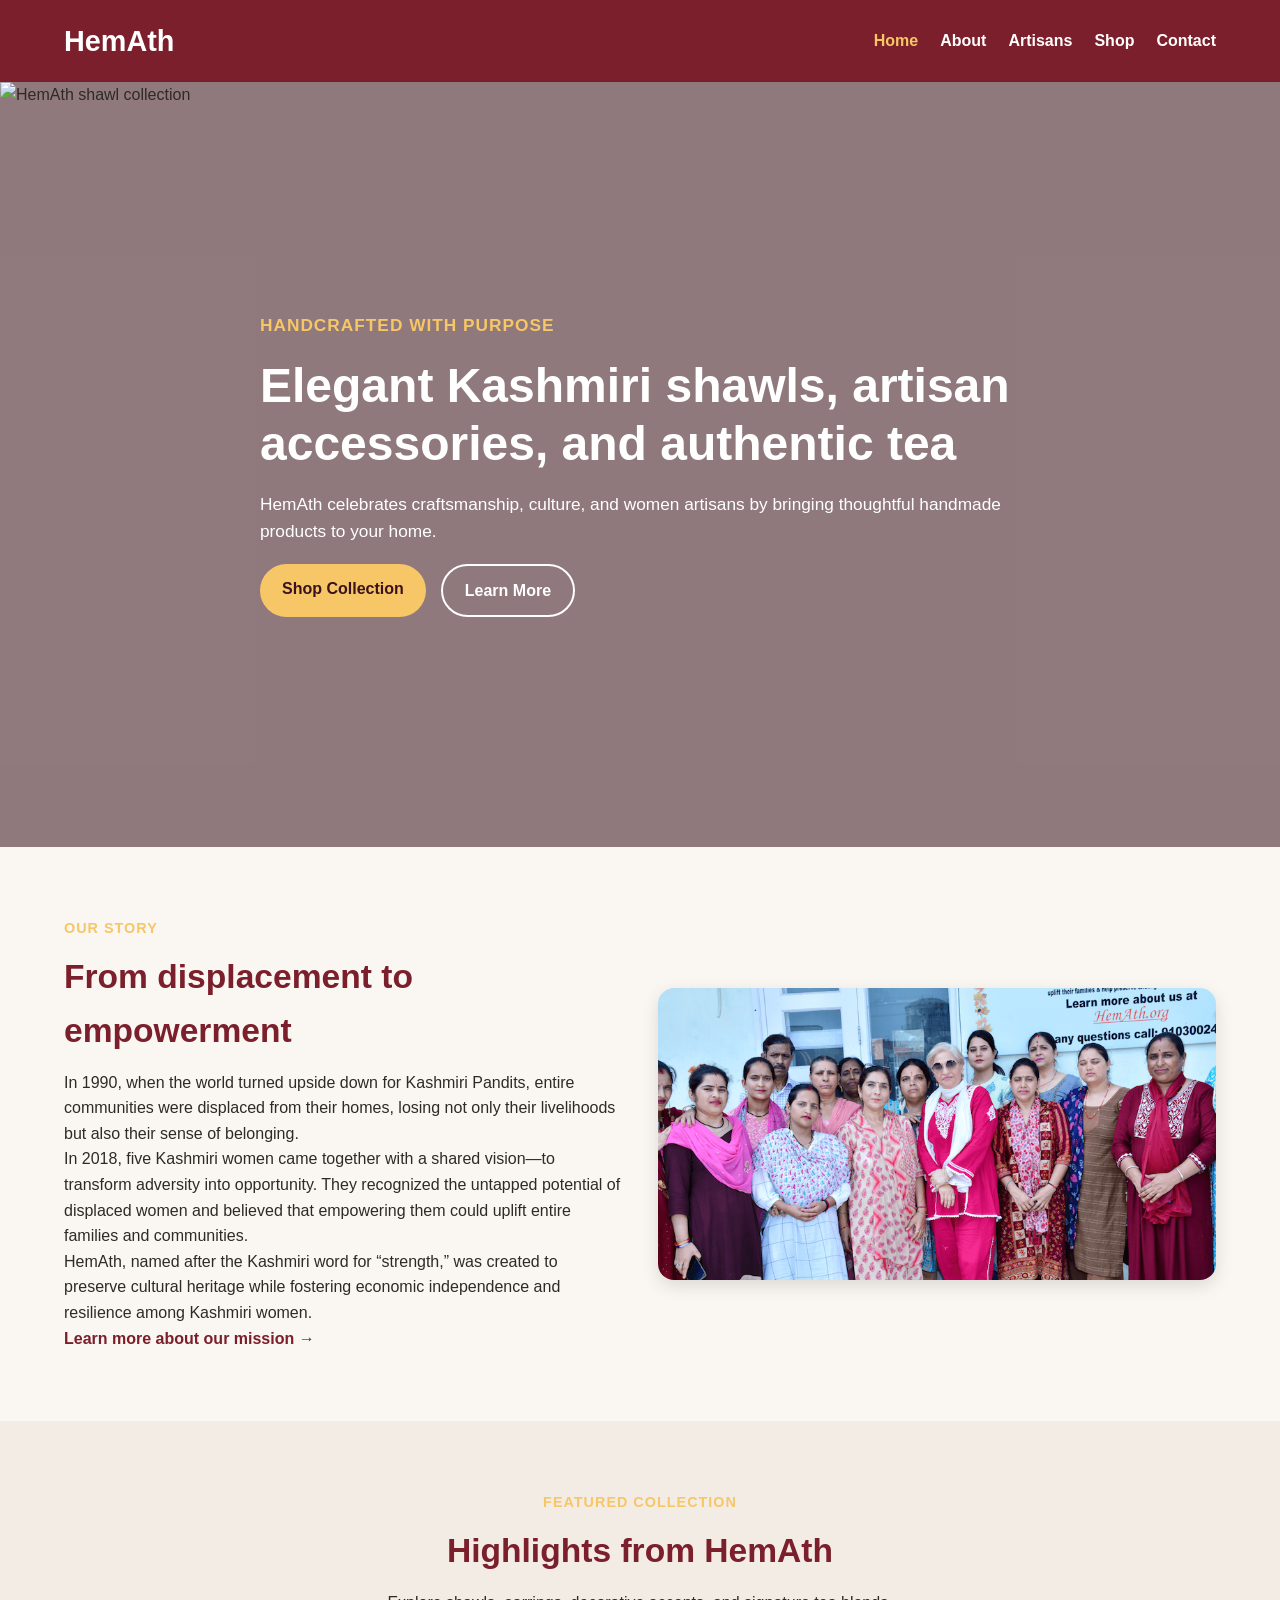
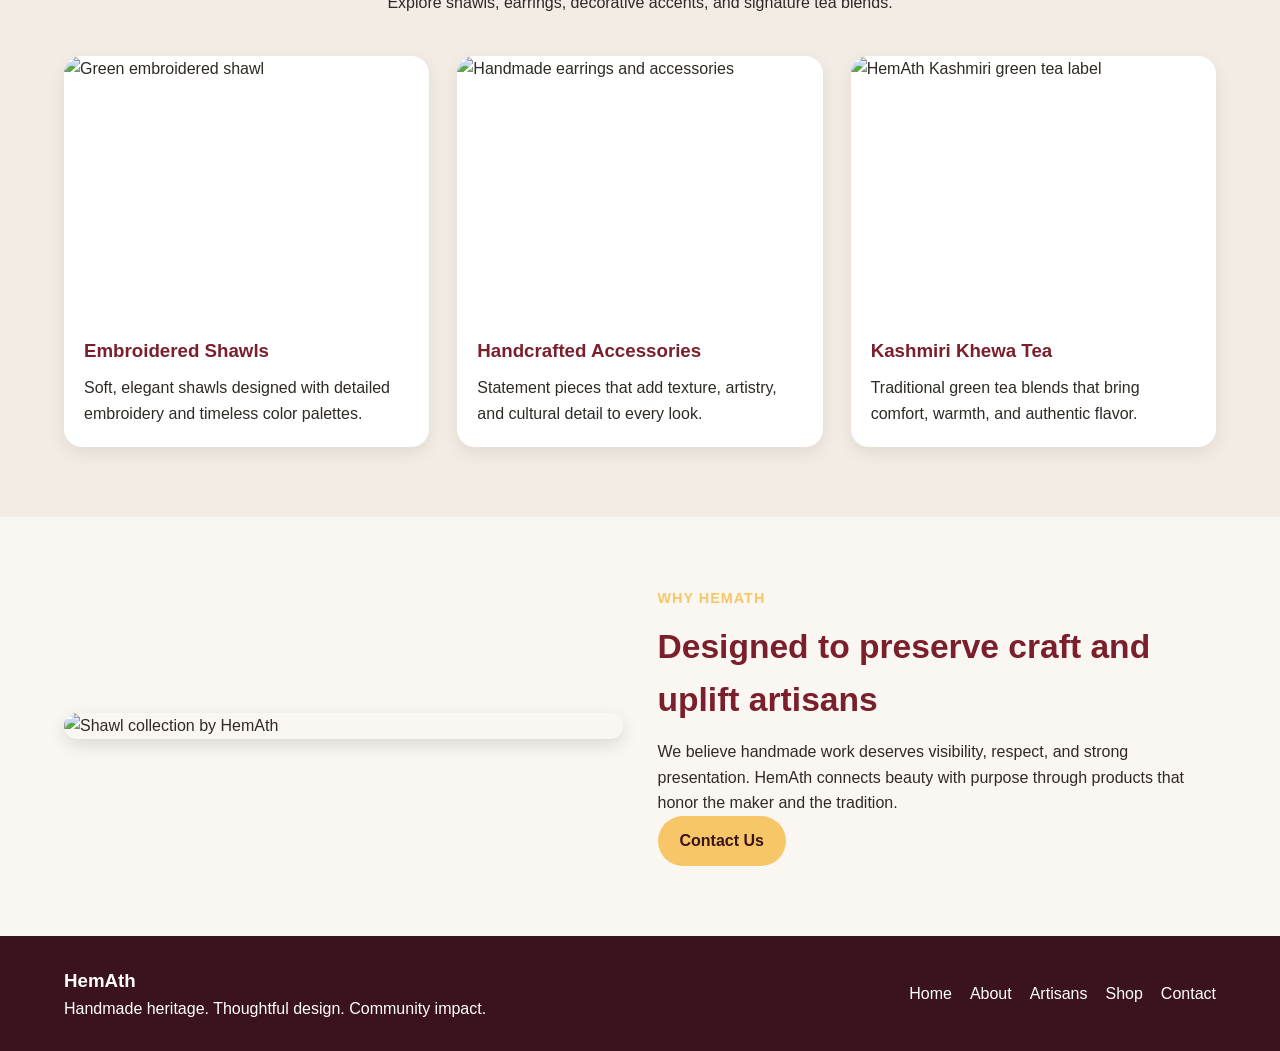
==== index.html @ aa891e39 "Update index.html" ====
<!DOCTYPE html>
<html lang="en">
<head>
  <meta charset="UTF-8" />
  <meta name="viewport" content="width=device-width, initial-scale=1.0" />
  <title>HemAth | Home</title>
  <link rel="stylesheet" href="styles.css" />
</head>
<body>
  <header class="site-header">
    <div class="container nav-container">
      <a href="index.html" class="logo">HemAth</a>

      <button class="menu-toggle" id="menu-toggle" aria-label="Open navigation">
        ☰
      </button>

      <nav class="site-nav" id="site-nav">
        <a href="index.html" class="active">Home</a>
        <a href="about.html">About</a>
        <a href="artisans.html">Artisans</a>
        <a href="shop.html">Shop</a>
        <a href="contact.html">Contact</a>
      </nav>
    </div>
  </header>

  <section class="hero">
    <div class="hero-overlay"></div>
    <img src="Shawlhemathsign.JPG" alt="HemAth shawl collection" class="hero-image" />

    <div class="hero-content container">
      <p class="eyebrow">Handcrafted with purpose</p>
      <h1>Elegant Kashmiri shawls, artisan accessories, and authentic tea</h1>
      <p>
        HemAth celebrates craftsmanship, culture, and women artisans by bringing
        thoughtful handmade products to your home.
      </p>
      <div class="hero-buttons">
        <a href="shop.html" class="btn btn-primary">Shop Collection</a>
        <a href="about.html" class="btn btn-secondary">Learn More</a>
      </div>
    </div>
  </section>

<section class="intro section">
  <div class="container two-column">
    <div>
      <p class="section-label">Our Story</p>
      <h2>From displacement to empowerment</h2>

      <p>
        In 1990, when the world turned upside down for Kashmiri Pandits, entire
        communities were displaced from their homes, losing not only their
        livelihoods but also their sense of belonging.
      </p>

      <p>
        In 2018, five Kashmiri women came together with a shared vision—to
        transform adversity into opportunity. They recognized the untapped
        potential of displaced women and believed that empowering them could
        uplift entire families and communities.
      </p>

      <p>
        HemAth, named after the Kashmiri word for “strength,” was created to
        preserve cultural heritage while fostering economic independence and
        resilience among Kashmiri women.
      </p>

      <a href="about.html" class="text-link">Learn more about our mission →</a>
    </div>

    <div class="image-card">
      <img src="geinvolved-1.JPG" alt="Kashmiri women artisans working together" />
    </div>
  </div>
</section>

  <section class="featured section soft-bg">
    <div class="container">
      <div class="section-heading center">
        <p class="section-label">Featured collection</p>
        <h2>Highlights from HemAth</h2>
        <p>
          Explore shawls, earrings, decorative accents, and signature tea blends.
        </p>
      </div>

      <div class="card-grid">
        <article class="product-card">
          <img src="Greenshawlshowcase.JPG" alt="Green embroidered shawl" />
          <div class="card-content">
            <h3>Embroidered Shawls</h3>
            <p>
              Soft, elegant shawls designed with detailed embroidery and timeless color palettes.
            </p>
          </div>
        </article>

        <article class="product-card">
          <img src="Earingbundle.JPG" alt="Handmade earrings and accessories" />
          <div class="card-content">
            <h3>Handcrafted Accessories</h3>
            <p>
              Statement pieces that add texture, artistry, and cultural detail to every look.
            </p>
          </div>
        </article>

        <article class="product-card">
          <img src="Kasmirigreenteakhewa.JPG" alt="HemAth Kashmiri green tea label" />
          <div class="card-content">
            <h3>Kashmiri Khewa Tea</h3>
            <p>
              Traditional green tea blends that bring comfort, warmth, and authentic flavor.
            </p>
          </div>
        </article>
      </div>
    </div>
  </section>

  <section class="story-banner section">
    <div class="container banner-layout">
      <div class="banner-image">
        <img src="Shawlbundle.JPG" alt="Shawl collection by HemAth" />
      </div>
      <div class="banner-text">
        <p class="section-label">Why HemAth</p>
        <h2>Designed to preserve craft and uplift artisans</h2>
        <p>
          We believe handmade work deserves visibility, respect, and strong presentation.
          HemAth connects beauty with purpose through products that honor the maker and the tradition.
        </p>
        <a href="contact.html" class="btn btn-primary">Contact Us</a>
      </div>
    </div>
  </section>

  <footer class="site-footer">
    <div class="container footer-content">
      <div>
        <h3>HemAth</h3>
        <p>Handmade heritage. Thoughtful design. Community impact.</p>
      </div>

      <div class="footer-links">
        <a href="index.html">Home</a>
        <a href="about.html">About</a>
        <a href="artisans.html">Artisans</a>
        <a href="shop.html">Shop</a>
        <a href="contact.html">Contact</a>
      </div>
    </div>
  </footer>

  <script src="script.js"></script>
</body>
</html>
---- styles.css ----
* {
  margin: 0;
  padding: 0;
  box-sizing: border-box;
}

html {
  scroll-behavior: smooth;
}

body {
  font-family: Arial, Helvetica, sans-serif;
  background: #faf7f2;
  color: #2f2a26;
  line-height: 1.6;
}

img {
  max-width: 100%;
  display: block;
}

.container {
  width: 90%;
  max-width: 1200px;
  margin: 0 auto;
}

/* Header */
.site-header {
  background: #7a1f2b;
  position: sticky;
  top: 0;
  z-index: 1000;
}

.nav-container {
  display: flex;
  justify-content: space-between;
  align-items: center;
  padding: 18px 0;
}

.logo {
  color: #fff;
  text-decoration: none;
  font-size: 1.8rem;
  font-weight: bold;
}

.site-nav {
  display: flex;
  gap: 22px;
}

.site-nav a {
  color: #fff;
  text-decoration: none;
  font-weight: 600;
}

.site-nav a:hover,
.site-nav a.active {
  color: #f6c667;
}

.menu-toggle {
  display: none;
  background: none;
  border: none;
  color: white;
  font-size: 1.8rem;
  cursor: pointer;
}

/* Hero */
.hero {
  position: relative;
  min-height: 85vh;
  display: flex;
  align-items: center;
  overflow: hidden;
}

.hero-image {
  position: absolute;
  inset: 0;
  width: 100%;
  height: 100%;
  object-fit: cover;
}

.hero-overlay {
  position: absolute;
  inset: 0;
  background: rgba(58, 19, 28, 0.55);
}

.hero-content {
  position: relative;
  z-index: 2;
  color: white;
  max-width: 760px;
  padding: 80px 0;
}

.eyebrow,
.section-label {
  color: #f6c667;
  font-weight: bold;
  letter-spacing: 1px;
  text-transform: uppercase;
  margin-bottom: 10px;
  font-size: 0.9rem;
}

.hero h1 {
  font-size: 3rem;
  margin-bottom: 18px;
  line-height: 1.2;
}

.hero p {
  margin-bottom: 18px;
  font-size: 1.08rem;
}

.hero-buttons {
  display: flex;
  gap: 15px;
  flex-wrap: wrap;
}

/* Buttons */
.btn {
  display: inline-block;
  padding: 12px 22px;
  border-radius: 30px;
  text-decoration: none;
  font-weight: bold;
  transition: 0.3s ease;
}

.btn-primary {
  background: #f6c667;
  color: #3a131c;
}

.btn-primary:hover {
  background: white;
}

.btn-secondary {
  background: transparent;
  color: white;
  border: 2px solid white;
}

.btn-secondary:hover {
  background: white;
  color: #3a131c;
}

.text-link {
  color: #7a1f2b;
  font-weight: bold;
  text-decoration: none;
}

/* Sections */
.section {
  padding: 70px 0;
}

.soft-bg {
  background: #f3ece4;
}

.section-heading.center {
  text-align: center;
  margin-bottom: 40px;
}

.section-heading h2,
.intro h2,
.banner-text h2 {
  font-size: 2.1rem;
  color: #7a1f2b;
  margin-bottom: 12px;
}

/* Two column */
.two-column,
.banner-layout {
  display: grid;
  grid-template-columns: 1fr 1fr;
  gap: 35px;
  align-items: center;
}

.image-card img,
.banner-image img {
  border-radius: 16px;
  box-shadow: 0 6px 18px rgba(0, 0, 0, 0.12);
}

/* Cards */
.card-grid {
  display: grid;
  grid-template-columns: repeat(3, 1fr);
  gap: 28px;
}

.product-card {
  background: white;
  border-radius: 18px;
  overflow: hidden;
  box-shadow: 0 6px 18px rgba(0, 0, 0, 0.08);
}

.product-card img {
  width: 100%;
  height: 260px;
  object-fit: cover;
}

.card-content {
  padding: 20px;
}

.card-content h3 {
  color: #7a1f2b;
  margin-bottom: 10px;
}

/* Footer */
.site-footer {
  background: #3a131c;
  color: white;
  padding: 30px 0;
}

.footer-content {
  display: flex;
  justify-content: space-between;
  gap: 20px;
  align-items: center;
  flex-wrap: wrap;
}

.footer-links {
  display: flex;
  gap: 18px;
  flex-wrap: wrap;
}

.footer-links a {
  color: white;
  text-decoration: none;
}

.footer-links a:hover {
  color: #f6c667;
}

/* Mobile */
@media (max-width: 900px) {
  .card-grid,
  .two-column,
  .banner-layout {
    grid-template-columns: 1fr;
  }

  .hero h1 {
    font-size: 2.3rem;
  }
}

@media (max-width: 768px) {
  .menu-toggle {
    display: block;
  }

  .site-nav {
    display: none;
    position: absolute;
    top: 72px;
    right: 0;
    width: 100%;
    background: #7a1f2b;
    flex-direction: column;
    padding: 20px 0;
    text-align: center;
  }

  .site-nav.show {
    display: flex;
  }

  .hero {
    min-height: 75vh;
  }

  .hero h1 {
    font-size: 2rem;
  }

  .footer-content {
    flex-direction: column;
    align-items: flex-start;
  }
}
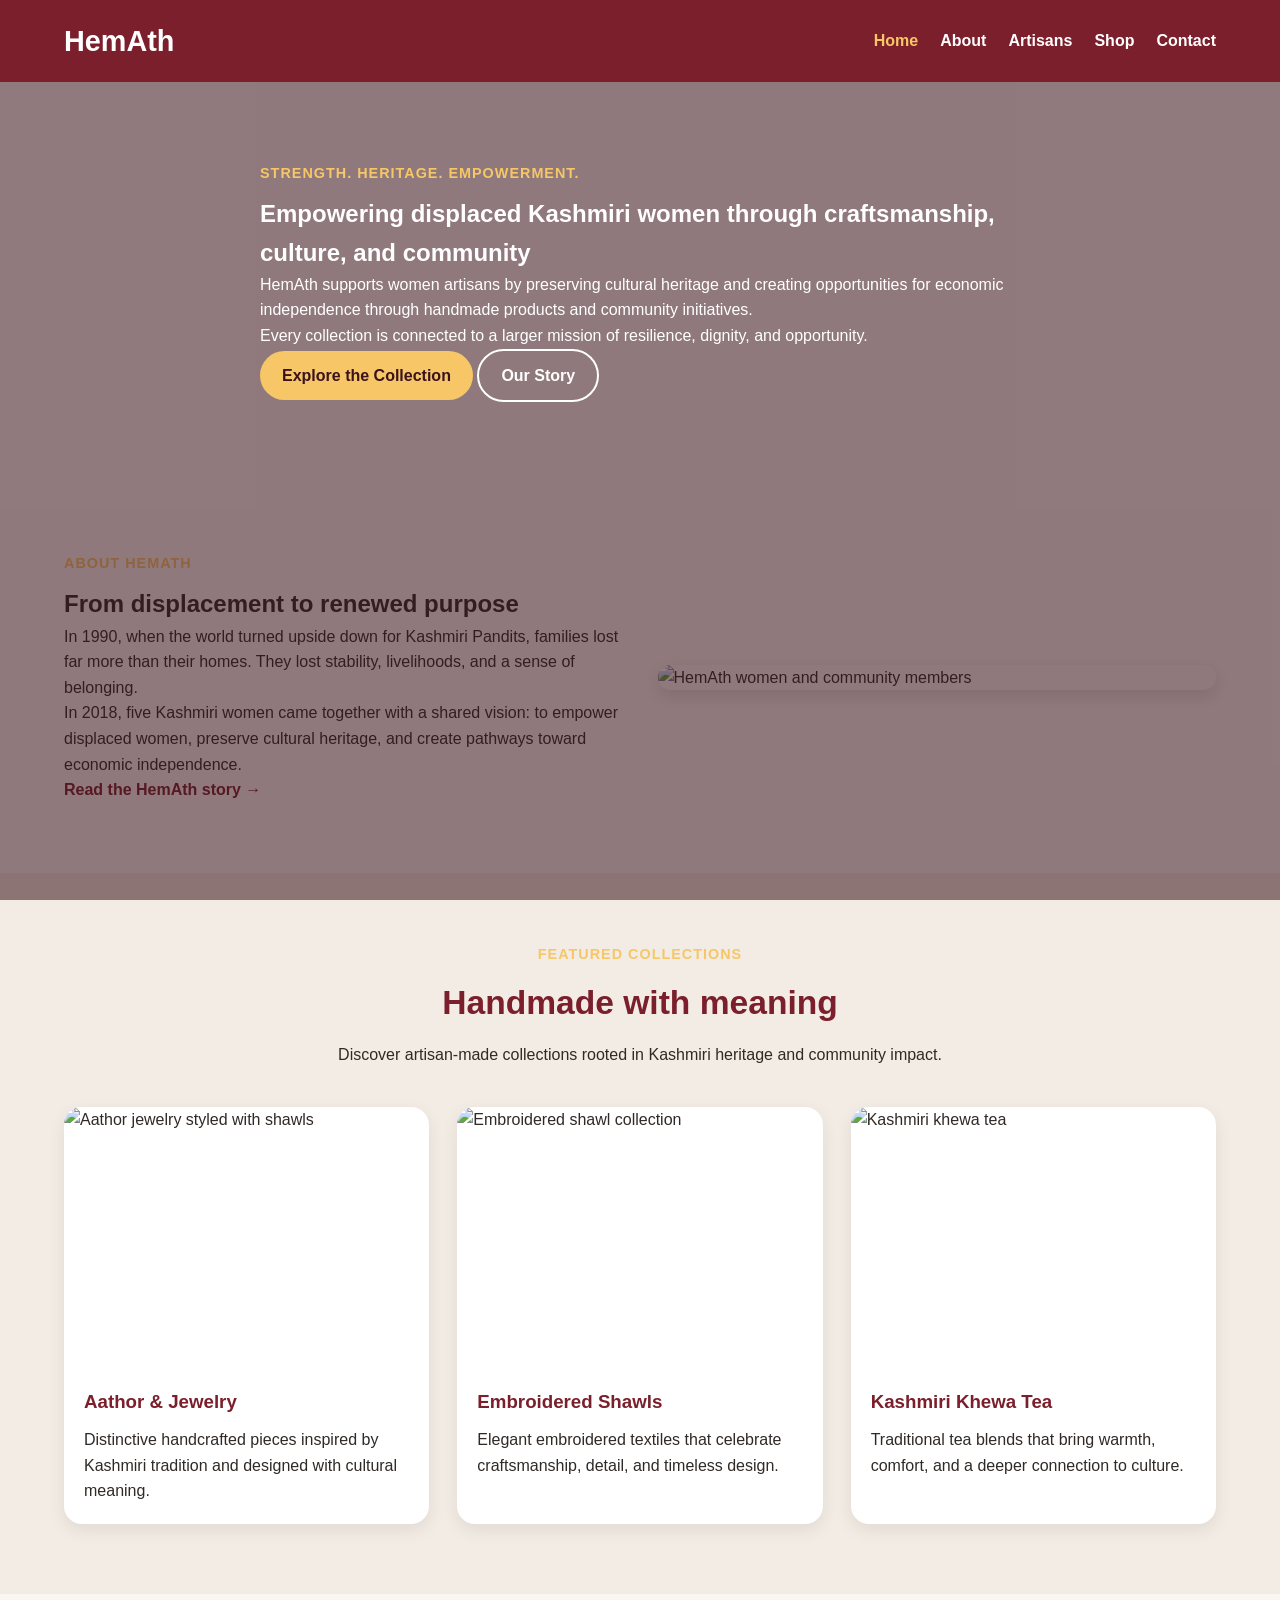
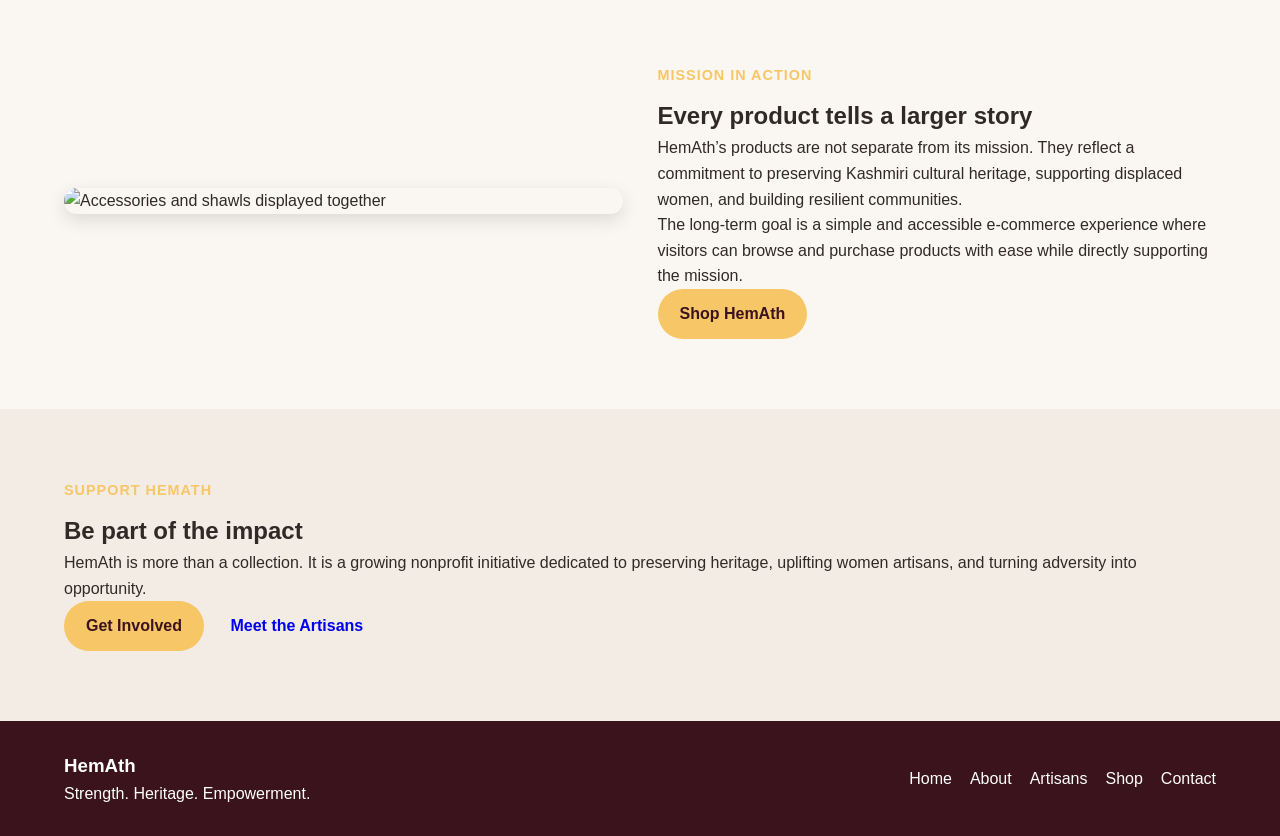
==== commit d63837cd: "Update index.html" ====
--- a/index.html
+++ b/index.html
@@ -25,95 +25,84 @@
     </div>
   </header>
 
-  <section class="hero">
+  <section class="hero-home">
     <div class="hero-overlay"></div>
-    <img src="Shawlhemathsign.JPG" alt="HemAth shawl collection" class="hero-image" />
-
-    <div class="hero-content container">
-      <p class="eyebrow">Handcrafted with purpose</p>
-      <h1>Elegant Kashmiri shawls, artisan accessories, and authentic tea</h1>
-      <p>
-        HemAth celebrates craftsmanship, culture, and women artisans by bringing
-        thoughtful handmade products to your home.
+    <div class="container hero-content">
+      <p class="section-label">Strength. Heritage. Empowerment.</p>
+      <h1>Empowering displaced Kashmiri women through craftsmanship, culture, and community</h1>
+      <p class="hero-text">
+        HemAth supports women artisans by preserving cultural heritage and creating
+        opportunities for economic independence through handmade products and community initiatives.
       </p>
-      <div class="hero-buttons">
-        <a href="shop.html" class="btn btn-primary">Shop Collection</a>
-        <a href="about.html" class="btn btn-secondary">Learn More</a>
+      <p class="hero-highlight">
+        Every collection is connected to a larger mission of resilience, dignity, and opportunity.
+      </p>
+      <div class="button-row">
+        <a href="shop.html" class="btn btn-primary">Explore the Collection</a>
+        <a href="about.html" class="btn btn-secondary">Our Story</a>
       </div>
     </div>
   </section>
 
-<section class="intro section">
-  <div class="container two-column">
-    <div>
-      <p class="section-label">Our Story</p>
-      <h2>From displacement to empowerment</h2>
+  <section class="section">
+    <div class="container two-column">
+      <div>
+        <p class="section-label">About HemAth</p>
+        <h2>From displacement to renewed purpose</h2>
+        <p>
+          In 1990, when the world turned upside down for Kashmiri Pandits, families lost
+          far more than their homes. They lost stability, livelihoods, and a sense of belonging.
+        </p>
+        <p>
+          In 2018, five Kashmiri women came together with a shared vision: to empower
+          displaced women, preserve cultural heritage, and create pathways toward economic independence.
+        </p>
+        <a href="about.html" class="text-link">Read the HemAth story →</a>
+      </div>
 
-      <p>
-        In 1990, when the world turned upside down for Kashmiri Pandits, entire
-        communities were displaced from their homes, losing not only their
-        livelihoods but also their sense of belonging.
-      </p>
+      <div class="image-card">
+        <img src="images/about/geinvolved-1.JPG" alt="HemAth women and community members" />
+      </div>
+    </div>
+  </section>
 
-      <p>
-        In 2018, five Kashmiri women came together with a shared vision—to
-        transform adversity into opportunity. They recognized the untapped
-        potential of displaced women and believed that empowering them could
-        uplift entire families and communities.
-      </p>
-
-      <p>
-        HemAth, named after the Kashmiri word for “strength,” was created to
-        preserve cultural heritage while fostering economic independence and
-        resilience among Kashmiri women.
-      </p>
-
-      <a href="about.html" class="text-link">Learn more about our mission →</a>
-    </div>
-
-    <div class="image-card">
-      <img src="geinvolved-1.JPG" alt="Kashmiri women artisans working together" />
-    </div>
-  </div>
-</section>
-
-  <section class="featured section soft-bg">
+  <section class="section soft-bg">
     <div class="container">
       <div class="section-heading center">
-        <p class="section-label">Featured collection</p>
-        <h2>Highlights from HemAth</h2>
+        <p class="section-label">Featured Collections</p>
+        <h2>Handmade with meaning</h2>
         <p>
-          Explore shawls, earrings, decorative accents, and signature tea blends.
+          Discover artisan-made collections rooted in Kashmiri heritage and community impact.
         </p>
       </div>
 
       <div class="card-grid">
         <article class="product-card">
-          <img src="Greenshawlshowcase.JPG" alt="Green embroidered shawl" />
+          <img src="images/aathor-showcase/Aathorshawlbundle.JPG" alt="Aathor jewelry styled with shawls" />
           <div class="card-content">
-            <h3>Embroidered Shawls</h3>
+            <h3>Aathor & Jewelry</h3>
             <p>
-              Soft, elegant shawls designed with detailed embroidery and timeless color palettes.
+              Distinctive handcrafted pieces inspired by Kashmiri tradition and designed with cultural meaning.
             </p>
           </div>
         </article>
 
         <article class="product-card">
-          <img src="Earingbundle.JPG" alt="Handmade earrings and accessories" />
+          <img src="images/shawl-showcase/Shawlbundle.JPG" alt="Embroidered shawl collection" />
           <div class="card-content">
-            <h3>Handcrafted Accessories</h3>
+            <h3>Embroidered Shawls</h3>
             <p>
-              Statement pieces that add texture, artistry, and cultural detail to every look.
+              Elegant embroidered textiles that celebrate craftsmanship, detail, and timeless design.
             </p>
           </div>
         </article>
 
         <article class="product-card">
-          <img src="Kasmirigreenteakhewa.JPG" alt="HemAth Kashmiri green tea label" />
+          <img src="images/tea/Kasmirigreenteakhewa.JPG" alt="Kashmiri khewa tea" />
           <div class="card-content">
             <h3>Kashmiri Khewa Tea</h3>
             <p>
-              Traditional green tea blends that bring comfort, warmth, and authentic flavor.
+              Traditional tea blends that bring warmth, comfort, and a deeper connection to culture.
             </p>
           </div>
         </article>
@@ -121,19 +110,39 @@
     </div>
   </section>
 
-  <section class="story-banner section">
-    <div class="container banner-layout">
-      <div class="banner-image">
-        <img src="Shawlbundle.JPG" alt="Shawl collection by HemAth" />
+  <section class="section">
+    <div class="container two-column">
+      <div class="image-card">
+        <img src="images/aathor-showcase/Pinkblueshawlearshowcase.JPG" alt="Accessories and shawls displayed together" />
       </div>
-      <div class="banner-text">
-        <p class="section-label">Why HemAth</p>
-        <h2>Designed to preserve craft and uplift artisans</h2>
+
+      <div>
+        <p class="section-label">Mission in Action</p>
+        <h2>Every product tells a larger story</h2>
         <p>
-          We believe handmade work deserves visibility, respect, and strong presentation.
-          HemAth connects beauty with purpose through products that honor the maker and the tradition.
+          HemAth’s products are not separate from its mission. They reflect a commitment to
+          preserving Kashmiri cultural heritage, supporting displaced women, and building resilient communities.
         </p>
-        <a href="contact.html" class="btn btn-primary">Contact Us</a>
+        <p>
+          The long-term goal is a simple and accessible e-commerce experience where visitors
+          can browse and purchase products with ease while directly supporting the mission.
+        </p>
+        <a href="shop.html" class="btn btn-primary">Shop HemAth</a>
+      </div>
+    </div>
+  </section>
+
+  <section class="section soft-bg">
+    <div class="container narrow centered-text">
+      <p class="section-label">Support HemAth</p>
+      <h2>Be part of the impact</h2>
+      <p>
+        HemAth is more than a collection. It is a growing nonprofit initiative dedicated to
+        preserving heritage, uplifting women artisans, and turning adversity into opportunity.
+      </p>
+      <div class="button-row center-buttons">
+        <a href="contact.html" class="btn btn-primary">Get Involved</a>
+        <a href="artisans.html" class="btn btn-outline">Meet the Artisans</a>
       </div>
     </div>
   </section>
@@ -142,7 +151,7 @@
     <div class="container footer-content">
       <div>
         <h3>HemAth</h3>
-        <p>Handmade heritage. Thoughtful design. Community impact.</p>
+        <p>Strength. Heritage. Empowerment.</p>
       </div>
 
       <div class="footer-links">
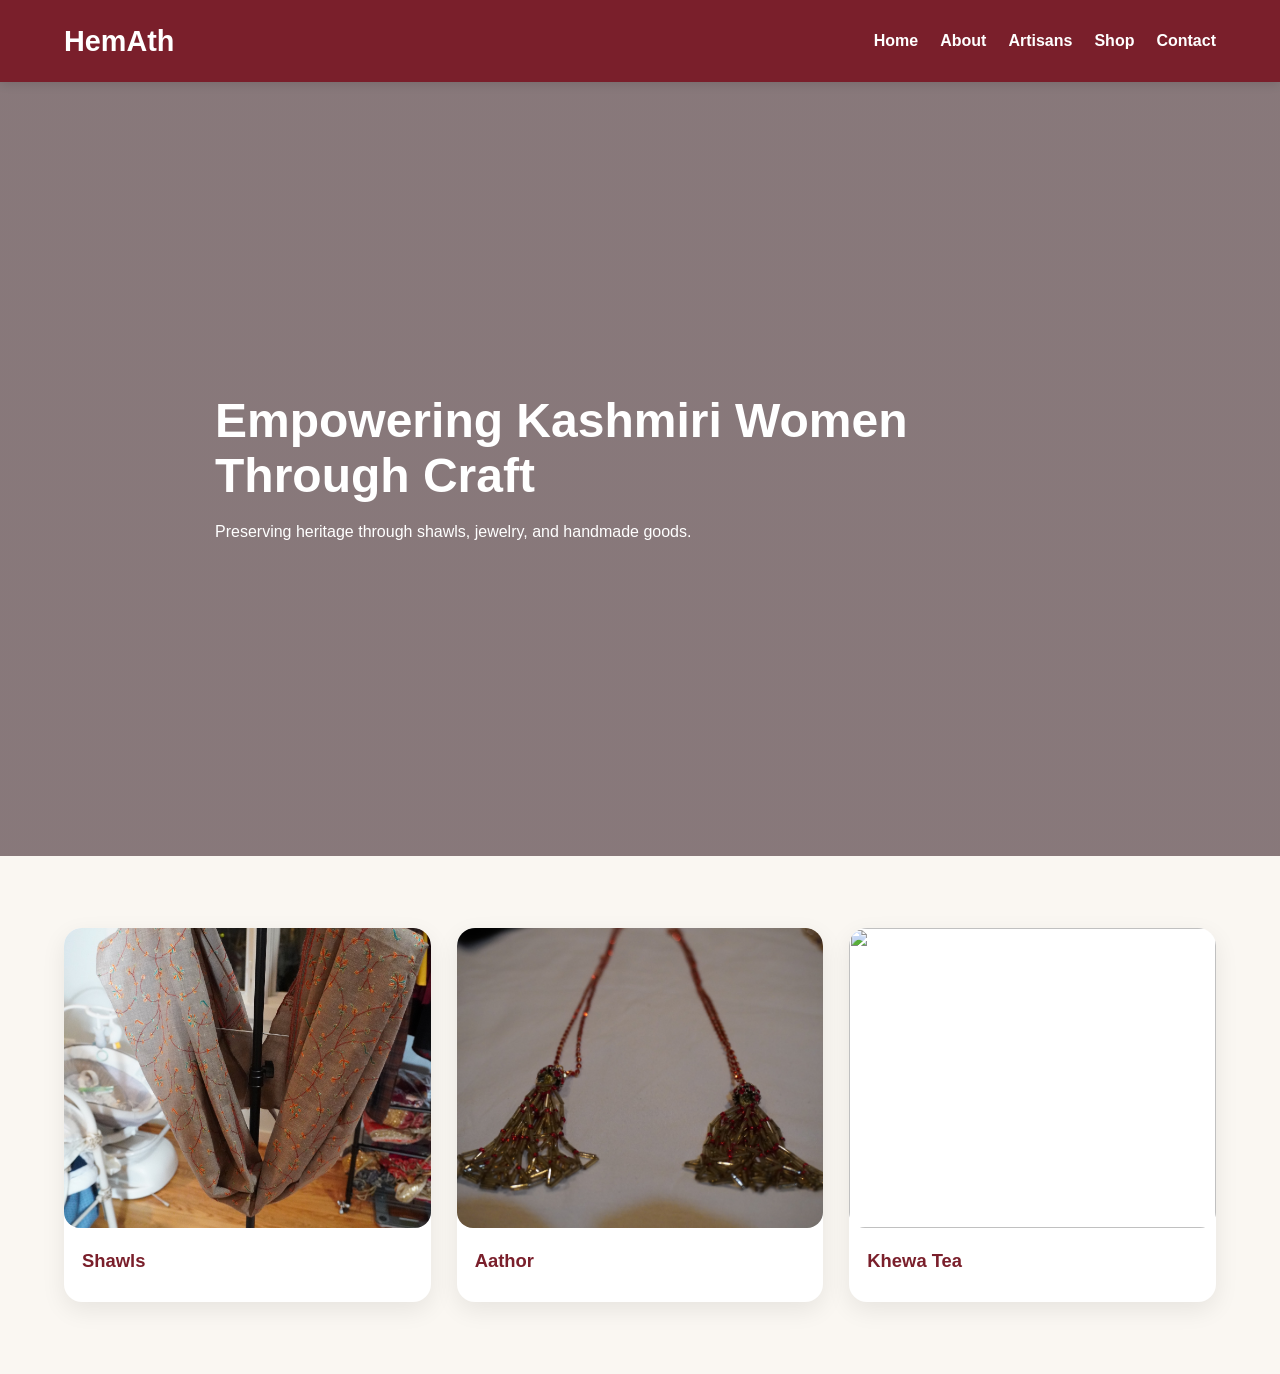
==== commit e9935ef1: "Update index.html" ====
--- a/index.html
+++ b/index.html
@@ -1,169 +1,55 @@
 <!DOCTYPE html>
 <html lang="en">
 <head>
-  <meta charset="UTF-8" />
-  <meta name="viewport" content="width=device-width, initial-scale=1.0" />
-  <title>HemAth | Home</title>
-  <link rel="stylesheet" href="styles.css" />
+<meta charset="UTF-8">
+<meta name="viewport" content="width=device-width, initial-scale=1.0">
+<title>HemAth</title>
+<link rel="stylesheet" href="styles.css">
 </head>
+
 <body>
-  <header class="site-header">
-    <div class="container nav-container">
-      <a href="index.html" class="logo">HemAth</a>
 
-      <button class="menu-toggle" id="menu-toggle" aria-label="Open navigation">
-        ☰
-      </button>
+<header class="site-header">
+  <div class="container nav-container">
+    <h1 class="logo">HemAth</h1>
+    <nav class="site-nav">
+      <a href="index.html">Home</a>
+      <a href="about.html">About</a>
+      <a href="artisans.html">Artisans</a>
+      <a href="shop.html">Shop</a>
+      <a href="contact.html">Contact</a>
+    </nav>
+  </div>
+</header>
 
-      <nav class="site-nav" id="site-nav">
-        <a href="index.html" class="active">Home</a>
-        <a href="about.html">About</a>
-        <a href="artisans.html">Artisans</a>
-        <a href="shop.html">Shop</a>
-        <a href="contact.html">Contact</a>
-      </nav>
+<section class="hero-home">
+  <div class="container hero-content">
+    <h1>Empowering Kashmiri Women Through Craft</h1>
+    <p>Preserving heritage through shawls, jewelry, and handmade goods.</p>
+  </div>
+</section>
+
+<section class="section">
+  <div class="container card-grid">
+
+    <div class="product-card">
+      <img src="Shawlgreen.JPG">
+      <div class="card-content"><h3>Shawls</h3></div>
     </div>
-  </header>
 
-  <section class="hero-home">
-    <div class="hero-overlay"></div>
-    <div class="container hero-content">
-      <p class="section-label">Strength. Heritage. Empowerment.</p>
-      <h1>Empowering displaced Kashmiri women through craftsmanship, culture, and community</h1>
-      <p class="hero-text">
-        HemAth supports women artisans by preserving cultural heritage and creating
-        opportunities for economic independence through handmade products and community initiatives.
-      </p>
-      <p class="hero-highlight">
-        Every collection is connected to a larger mission of resilience, dignity, and opportunity.
-      </p>
-      <div class="button-row">
-        <a href="shop.html" class="btn btn-primary">Explore the Collection</a>
-        <a href="about.html" class="btn btn-secondary">Our Story</a>
-      </div>
+    <div class="product-card">
+      <img src="Aathor1.JPG">
+      <div class="card-content"><h3>Aathor</h3></div>
     </div>
-  </section>
 
-  <section class="section">
-    <div class="container two-column">
-      <div>
-        <p class="section-label">About HemAth</p>
-        <h2>From displacement to renewed purpose</h2>
-        <p>
-          In 1990, when the world turned upside down for Kashmiri Pandits, families lost
-          far more than their homes. They lost stability, livelihoods, and a sense of belonging.
-        </p>
-        <p>
-          In 2018, five Kashmiri women came together with a shared vision: to empower
-          displaced women, preserve cultural heritage, and create pathways toward economic independence.
-        </p>
-        <a href="about.html" class="text-link">Read the HemAth story →</a>
-      </div>
+    <div class="product-card">
+      <img src="Kasmirigreenteakhewa.JPG">
+      <div class="card-content"><h3>Khewa Tea</h3></div>
+    </div>
 
-      <div class="image-card">
-        <img src="images/about/geinvolved-1.JPG" alt="HemAth women and community members" />
-      </div>
-    </div>
-  </section>
+  </div>
+</section>
 
-  <section class="section soft-bg">
-    <div class="container">
-      <div class="section-heading center">
-        <p class="section-label">Featured Collections</p>
-        <h2>Handmade with meaning</h2>
-        <p>
-          Discover artisan-made collections rooted in Kashmiri heritage and community impact.
-        </p>
-      </div>
-
-      <div class="card-grid">
-        <article class="product-card">
-          <img src="images/aathor-showcase/Aathorshawlbundle.JPG" alt="Aathor jewelry styled with shawls" />
-          <div class="card-content">
-            <h3>Aathor & Jewelry</h3>
-            <p>
-              Distinctive handcrafted pieces inspired by Kashmiri tradition and designed with cultural meaning.
-            </p>
-          </div>
-        </article>
-
-        <article class="product-card">
-          <img src="images/shawl-showcase/Shawlbundle.JPG" alt="Embroidered shawl collection" />
-          <div class="card-content">
-            <h3>Embroidered Shawls</h3>
-            <p>
-              Elegant embroidered textiles that celebrate craftsmanship, detail, and timeless design.
-            </p>
-          </div>
-        </article>
-
-        <article class="product-card">
-          <img src="images/tea/Kasmirigreenteakhewa.JPG" alt="Kashmiri khewa tea" />
-          <div class="card-content">
-            <h3>Kashmiri Khewa Tea</h3>
-            <p>
-              Traditional tea blends that bring warmth, comfort, and a deeper connection to culture.
-            </p>
-          </div>
-        </article>
-      </div>
-    </div>
-  </section>
-
-  <section class="section">
-    <div class="container two-column">
-      <div class="image-card">
-        <img src="images/aathor-showcase/Pinkblueshawlearshowcase.JPG" alt="Accessories and shawls displayed together" />
-      </div>
-
-      <div>
-        <p class="section-label">Mission in Action</p>
-        <h2>Every product tells a larger story</h2>
-        <p>
-          HemAth’s products are not separate from its mission. They reflect a commitment to
-          preserving Kashmiri cultural heritage, supporting displaced women, and building resilient communities.
-        </p>
-        <p>
-          The long-term goal is a simple and accessible e-commerce experience where visitors
-          can browse and purchase products with ease while directly supporting the mission.
-        </p>
-        <a href="shop.html" class="btn btn-primary">Shop HemAth</a>
-      </div>
-    </div>
-  </section>
-
-  <section class="section soft-bg">
-    <div class="container narrow centered-text">
-      <p class="section-label">Support HemAth</p>
-      <h2>Be part of the impact</h2>
-      <p>
-        HemAth is more than a collection. It is a growing nonprofit initiative dedicated to
-        preserving heritage, uplifting women artisans, and turning adversity into opportunity.
-      </p>
-      <div class="button-row center-buttons">
-        <a href="contact.html" class="btn btn-primary">Get Involved</a>
-        <a href="artisans.html" class="btn btn-outline">Meet the Artisans</a>
-      </div>
-    </div>
-  </section>
-
-  <footer class="site-footer">
-    <div class="container footer-content">
-      <div>
-        <h3>HemAth</h3>
-        <p>Strength. Heritage. Empowerment.</p>
-      </div>
-
-      <div class="footer-links">
-        <a href="index.html">Home</a>
-        <a href="about.html">About</a>
-        <a href="artisans.html">Artisans</a>
-        <a href="shop.html">Shop</a>
-        <a href="contact.html">Contact</a>
-      </div>
-    </div>
-  </footer>
-
-  <script src="script.js"></script>
+<script src="script.js"></script>
 </body>
 </html>
--- a/styles.css
+++ b/styles.css
@@ -20,32 +20,44 @@
   display: block;
 }
 
+a {
+  text-decoration: none;
+}
+
 .container {
   width: 90%;
-  max-width: 1200px;
+  max-width: 1240px;
   margin: 0 auto;
 }
 
-/* Header */
+.narrow {
+  max-width: 850px;
+  margin: 0 auto;
+}
+
+.centered-text {
+  text-align: center;
+}
+
 .site-header {
   background: #7a1f2b;
   position: sticky;
   top: 0;
   z-index: 1000;
+  box-shadow: 0 2px 10px rgba(0, 0, 0, 0.12);
 }
 
 .nav-container {
   display: flex;
+  align-items: center;
   justify-content: space-between;
-  align-items: center;
   padding: 18px 0;
 }
 
 .logo {
   color: #fff;
-  text-decoration: none;
   font-size: 1.8rem;
-  font-weight: bold;
+  font-weight: 700;
 }
 
 .site-nav {
@@ -55,189 +67,274 @@
 
 .site-nav a {
   color: #fff;
-  text-decoration: none;
   font-weight: 600;
 }
 
 .site-nav a:hover,
 .site-nav a.active {
-  color: #f6c667;
+  color: #f4c96f;
 }
 
 .menu-toggle {
   display: none;
   background: none;
   border: none;
-  color: white;
-  font-size: 1.8rem;
+  color: #fff;
+  font-size: 1.9rem;
   cursor: pointer;
 }
 
-/* Hero */
-.hero {
+.hero-home {
   position: relative;
-  min-height: 85vh;
+  min-height: 86vh;
   display: flex;
   align-items: center;
-  overflow: hidden;
-}
-
-.hero-image {
-  position: absolute;
-  inset: 0;
-  width: 100%;
-  height: 100%;
-  object-fit: cover;
-}
-
-.hero-overlay {
-  position: absolute;
-  inset: 0;
-  background: rgba(58, 19, 28, 0.55);
+  background:
+    linear-gradient(rgba(42, 16, 24, 0.55), rgba(42, 16, 24, 0.55)),
+    url("Shawlhemathsign.JPG") center/cover no-repeat;
 }
 
 .hero-content {
   position: relative;
-  z-index: 2;
-  color: white;
+  color: #fff;
+  padding: 90px 0;
+  max-width: 850px;
+}
+
+.hero-content h1 {
+  font-size: 3rem;
+  line-height: 1.15;
+  margin-bottom: 16px;
+}
+
+.hero-text {
+  font-size: 1.08rem;
+  max-width: 720px;
+  margin-bottom: 14px;
+}
+
+.hero-highlight {
+  font-weight: 700;
+  margin-bottom: 24px;
+  color: #f4e6c0;
+}
+
+.page-hero {
+  padding: 80px 0 60px;
+}
+
+.small-hero h1 {
+  font-size: 2.5rem;
+  margin-bottom: 12px;
+  color: #7a1f2b;
+}
+
+.page-hero-text {
   max-width: 760px;
-  padding: 80px 0;
-}
-
-.eyebrow,
+  color: #544b45;
+}
+
+.section {
+  padding: 72px 0;
+}
+
+.soft-bg {
+  background: #f2ebe3;
+}
+
 .section-label {
-  color: #f6c667;
-  font-weight: bold;
+  color: #9a6d00;
+  font-weight: 700;
+  text-transform: uppercase;
   letter-spacing: 1px;
-  text-transform: uppercase;
+  font-size: 0.9rem;
   margin-bottom: 10px;
-  font-size: 0.9rem;
-}
-
-.hero h1 {
-  font-size: 3rem;
-  margin-bottom: 18px;
+}
+
+.section-heading {
+  margin-bottom: 30px;
+}
+
+.section-heading.center {
+  text-align: center;
+}
+
+.section-heading h2,
+.section h2 {
+  font-size: 2rem;
   line-height: 1.2;
-}
-
-.hero p {
-  margin-bottom: 18px;
-  font-size: 1.08rem;
-}
-
-.hero-buttons {
-  display: flex;
-  gap: 15px;
+  margin-bottom: 12px;
+  color: #7a1f2b;
+}
+
+.two-column {
+  display: grid;
+  grid-template-columns: 1fr 1fr;
+  gap: 36px;
+  align-items: center;
+}
+
+.image-card img,
+.product-card img {
+  width: 100%;
+  border-radius: 16px;
+}
+
+.image-card img {
+  box-shadow: 0 8px 22px rgba(0, 0, 0, 0.12);
+}
+
+.card-grid {
+  display: grid;
+  grid-template-columns: repeat(3, 1fr);
+  gap: 26px;
+}
+
+.two-card-grid {
+  grid-template-columns: repeat(2, 1fr);
+}
+
+.product-card,
+.contact-card,
+.feature-box {
+  background: #fff;
+  border-radius: 18px;
+  overflow: hidden;
+  box-shadow: 0 8px 24px rgba(0, 0, 0, 0.08);
+}
+
+.product-card {
+  transition: transform 0.25s ease, box-shadow 0.25s ease;
+}
+
+.product-card:hover {
+  transform: translateY(-4px);
+  box-shadow: 0 10px 28px rgba(0, 0, 0, 0.12);
+}
+
+.product-card img {
+  height: 300px;
+  object-fit: cover;
+}
+
+.card-content {
+  padding: 18px;
+}
+
+.card-content h3 {
+  color: #7a1f2b;
+  margin-bottom: 8px;
+  font-size: 1.15rem;
+}
+
+.text-link {
+  color: #7a1f2b;
+  font-weight: 700;
+}
+
+.button-row {
+  display: flex;
+  gap: 14px;
   flex-wrap: wrap;
-}
-
-/* Buttons */
+  margin-top: 14px;
+}
+
+.center-buttons {
+  justify-content: center;
+}
+
 .btn {
   display: inline-block;
   padding: 12px 22px;
   border-radius: 30px;
-  text-decoration: none;
-  font-weight: bold;
-  transition: 0.3s ease;
+  font-weight: 700;
+  transition: all 0.25s ease;
 }
 
 .btn-primary {
-  background: #f6c667;
-  color: #3a131c;
+  background: #7a1f2b;
+  color: #fff;
 }
 
 .btn-primary:hover {
-  background: white;
+  background: #5f1620;
 }
 
 .btn-secondary {
+  background: #fff;
+  color: #7a1f2b;
+}
+
+.btn-secondary:hover {
+  background: #f6efe7;
+}
+
+.btn-outline {
+  border: 2px solid #7a1f2b;
+  color: #7a1f2b;
   background: transparent;
-  color: white;
-  border: 2px solid white;
-}
-
-.btn-secondary:hover {
-  background: white;
-  color: #3a131c;
-}
-
-.text-link {
-  color: #7a1f2b;
-  font-weight: bold;
-  text-decoration: none;
-}
-
-/* Sections */
-.section {
-  padding: 70px 0;
-}
-
-.soft-bg {
-  background: #f3ece4;
-}
-
-.section-heading.center {
-  text-align: center;
-  margin-bottom: 40px;
-}
-
-.section-heading h2,
-.intro h2,
-.banner-text h2 {
-  font-size: 2.1rem;
-  color: #7a1f2b;
-  margin-bottom: 12px;
-}
-
-/* Two column */
-.two-column,
-.banner-layout {
-  display: grid;
-  grid-template-columns: 1fr 1fr;
-  gap: 35px;
-  align-items: center;
-}
-
-.image-card img,
-.banner-image img {
-  border-radius: 16px;
-  box-shadow: 0 6px 18px rgba(0, 0, 0, 0.12);
-}
-
-/* Cards */
-.card-grid {
+}
+
+.btn-outline:hover {
+  background: #7a1f2b;
+  color: #fff;
+}
+
+.contact-card {
+  padding: 28px;
+}
+
+.contact-list p {
+  margin-bottom: 10px;
+}
+
+.contact-form {
+  display: grid;
+  gap: 10px;
+}
+
+.contact-form label {
+  font-weight: 700;
+  color: #5b2b32;
+}
+
+.contact-form input,
+.contact-form textarea {
+  width: 100%;
+  padding: 12px 14px;
+  border: 1px solid #d8cdc2;
+  border-radius: 10px;
+  font-size: 1rem;
+  font-family: inherit;
+  background: #fff;
+}
+
+.contact-form input:focus,
+.contact-form textarea:focus {
+  outline: none;
+  border-color: #7a1f2b;
+}
+
+.feature-grid {
   display: grid;
   grid-template-columns: repeat(3, 1fr);
-  gap: 28px;
-}
-
-.product-card {
-  background: white;
-  border-radius: 18px;
-  overflow: hidden;
-  box-shadow: 0 6px 18px rgba(0, 0, 0, 0.08);
-}
-
-.product-card img {
-  width: 100%;
-  height: 260px;
-  object-fit: cover;
-}
-
-.card-content {
-  padding: 20px;
-}
-
-.card-content h3 {
-  color: #7a1f2b;
+  gap: 22px;
+}
+
+.feature-box {
+  padding: 24px;
+}
+
+.feature-box h3 {
   margin-bottom: 10px;
-}
-
-/* Footer */
+  color: #7a1f2b;
+}
+
 .site-footer {
-  background: #3a131c;
-  color: white;
+  background: #341118;
+  color: #fff;
   padding: 30px 0;
+  margin-top: 30px;
 }
 
 .footer-content {
@@ -250,29 +347,340 @@
 
 .footer-links {
   display: flex;
+  flex-wrap: wrap;
   gap: 18px;
+}
+
+.footer-links a {
+  color: #fff;
+}
+
+.footer-links a:hover {
+  color: #f4c96f;
+}
+
+/* SHOP PAGE SUPPORT */
+.shop-grid-layout {
+  display: grid;
+  grid-template-columns: minmax(0, 1fr) 320px;
+  gap: 28px;
+  align-items: start;
+}
+
+.shop-main {
+  min-width: 0;
+}
+
+.shop-category-block {
+  margin-bottom: 42px;
+}
+
+.shop-category-heading {
+  margin-bottom: 22px;
+}
+
+.shop-category-heading h2 {
+  margin-bottom: 10px;
+}
+
+.shop-grid {
+  display: grid;
+  grid-template-columns: repeat(3, 1fr);
+  gap: 22px;
+}
+
+.shop-card {
+  background: #fff;
+  border-radius: 20px;
+  overflow: hidden;
+  box-shadow: 0 10px 24px rgba(0, 0, 0, 0.08);
+  border: 1px solid rgba(0, 0, 0, 0.04);
+  transition: transform 0.2s ease, box-shadow 0.2s ease;
+}
+
+.shop-card:hover {
+  transform: translateY(-4px);
+  box-shadow: 0 14px 28px rgba(0, 0, 0, 0.12);
+}
+
+.shop-card img {
+  width: 100%;
+  height: 270px;
+  object-fit: cover;
+  display: block;
+}
+
+.shop-card-body {
+  padding: 18px;
+}
+
+.shop-card-body h3 {
+  font-size: 1.12rem;
+  color: #7a1f2b;
+  margin-bottom: 8px;
+}
+
+.shop-card-body p {
+  font-size: 0.96rem;
+  color: #5a514d;
+  margin-bottom: 14px;
+}
+
+.shop-meta {
+  display: flex;
+  justify-content: space-between;
+  align-items: center;
+  gap: 12px;
   flex-wrap: wrap;
 }
 
-.footer-links a {
-  color: white;
-  text-decoration: none;
-}
-
-.footer-links a:hover {
-  color: #f6c667;
-}
-
-/* Mobile */
+.price {
+  font-size: 1.06rem;
+  font-weight: 700;
+  color: #2f2a26;
+}
+
+.shop-showcase-strip,
+.showcase-strip {
+  display: grid;
+  gap: 18px;
+  margin: 26px 0 38px;
+}
+
+.shop-showcase-strip {
+  grid-template-columns: repeat(3, 1fr);
+}
+
+.showcase-strip.three {
+  grid-template-columns: repeat(3, 1fr);
+}
+
+.showcase-strip.five {
+  grid-template-columns: repeat(5, 1fr);
+}
+
+.showcase-card,
+.showcase-tile {
+  border-radius: 18px;
+  overflow: hidden;
+  box-shadow: 0 8px 22px rgba(0, 0, 0, 0.1);
+  min-height: 220px;
+}
+
+.showcase-card img,
+.showcase-tile img {
+  width: 100%;
+  height: 100%;
+  min-height: 220px;
+  object-fit: cover;
+}
+
+.cart-sidebar,
+.shop-cart-sidebar {
+  position: sticky;
+  top: 96px;
+}
+
+.cart-box,
+.shop-cart-box {
+  background: #fff;
+  border-radius: 20px;
+  padding: 22px;
+  box-shadow: 0 10px 24px rgba(0, 0, 0, 0.08);
+}
+
+.cart-box h2,
+.shop-cart-box h2 {
+  color: #7a1f2b;
+  margin-bottom: 8px;
+}
+
+.cart-note,
+.shop-cart-subtext {
+  color: #5c5551;
+  margin-bottom: 16px;
+  font-size: 0.95rem;
+}
+
+.cart-items {
+  display: grid;
+  gap: 12px;
+  margin-bottom: 18px;
+  max-height: 420px;
+  overflow-y: auto;
+}
+
+.cart-item {
+  display: grid;
+  grid-template-columns: 60px 1fr 34px;
+  gap: 12px;
+  align-items: center;
+  padding: 10px;
+  border-radius: 14px;
+  background: #f7f3ee;
+}
+
+.cart-item-image img,
+.cart-item img {
+  width: 60px;
+  height: 60px;
+  object-fit: cover;
+  border-radius: 10px;
+}
+
+.cart-item-info h4 {
+  font-size: 0.95rem;
+  margin-bottom: 4px;
+  color: #2f2a26;
+}
+
+.cart-item-info p {
+  font-size: 0.9rem;
+  color: #7a1f2b;
+  margin: 0;
+}
+
+.remove-item,
+.cart-remove {
+  width: 34px;
+  height: 34px;
+  border-radius: 999px;
+  border: none;
+  background: #7a1f2b;
+  color: #fff;
+  cursor: pointer;
+}
+
+.cart-footer,
+.cart-summary {
+  border-top: 1px solid #e8ddd1;
+  padding-top: 14px;
+}
+
+.cart-total-row,
+.cart-summary-row {
+  display: flex;
+  justify-content: space-between;
+  align-items: center;
+  margin-bottom: 12px;
+  color: #2f2a26;
+}
+
+.cart-action,
+.cart-buttons .btn {
+  width: 100%;
+  margin-top: 8px;
+}
+
+.shop-hero-modern {
+  background:
+    linear-gradient(rgba(35, 20, 48, 0.82), rgba(18, 11, 26, 0.84)),
+    url("Shawlhemathsign.JPG") center/cover no-repeat;
+  color: #fff;
+}
+
+.shop-hero-modern h1,
+.shop-hero-modern .page-hero-text,
+.shop-hero-modern .section-label {
+  color: #fff;
+}
+
+.quick-view-modal {
+  position: fixed;
+  inset: 0;
+  background: rgba(0, 0, 0, 0.72);
+  display: none;
+  align-items: center;
+  justify-content: center;
+  padding: 20px;
+  z-index: 3000;
+}
+
+.quick-view-modal.open {
+  display: flex;
+}
+
+.quick-view-card {
+  width: min(960px, 100%);
+  background: #fff;
+  border-radius: 24px;
+  overflow: hidden;
+  display: grid;
+  grid-template-columns: 1fr 1fr;
+  position: relative;
+  box-shadow: 0 18px 50px rgba(0, 0, 0, 0.28);
+}
+
+.quick-view-image {
+  min-height: 380px;
+}
+
+.quick-view-image img {
+  width: 100%;
+  height: 100%;
+  object-fit: cover;
+}
+
+.quick-view-content {
+  padding: 28px;
+  display: flex;
+  flex-direction: column;
+  justify-content: center;
+  gap: 12px;
+}
+
+.quick-view-content h3 {
+  color: #7a1f2b;
+  font-size: 1.8rem;
+}
+
+.quick-view-content p {
+  color: #5a514d;
+}
+
+.quick-view-price {
+  font-size: 1.25rem;
+  font-weight: 700;
+  color: #2f2a26;
+}
+
+.quick-view-close {
+  position: absolute;
+  top: 14px;
+  right: 14px;
+  width: 38px;
+  height: 38px;
+  border: none;
+  border-radius: 999px;
+  background: rgba(0, 0, 0, 0.08);
+  color: #2f2a26;
+  cursor: pointer;
+}
+
+/* MOBILE NAV */
 @media (max-width: 900px) {
   .card-grid,
-  .two-column,
-  .banner-layout {
+  .feature-grid,
+  .shop-grid,
+  .shop-showcase-strip,
+  .showcase-strip.three,
+  .showcase-strip.five {
+    grid-template-columns: 1fr 1fr;
+  }
+
+  .hero-content h1 {
+    font-size: 2.5rem;
+  }
+
+  .shop-grid-layout,
+  .shop-shell,
+  .quick-view-card {
     grid-template-columns: 1fr;
   }
 
-  .hero h1 {
-    font-size: 2.3rem;
+  .cart-sidebar,
+  .shop-cart-sidebar {
+    position: static;
   }
 }
 
@@ -289,24 +697,49 @@
     width: 100%;
     background: #7a1f2b;
     flex-direction: column;
+    text-align: center;
     padding: 20px 0;
-    text-align: center;
-  }
-
-  .site-nav.show {
+  }
+
+  .site-nav.show,
+  .site-nav.open {
     display: flex;
   }
 
-  .hero {
-    min-height: 75vh;
-  }
-
-  .hero h1 {
-    font-size: 2rem;
+  .two-column,
+  .card-grid,
+  .feature-grid,
+  .shop-grid,
+  .shop-showcase-strip,
+  .showcase-strip.three,
+  .showcase-strip.five {
+    grid-template-columns: 1fr;
+  }
+
+  .hero-home {
+    min-height: 76vh;
+  }
+
+  .hero-content {
+    padding: 72px 0;
+  }
+
+  .hero-content h1 {
+    font-size: 2.1rem;
+  }
+
+  .small-hero h1,
+  .section-heading h2,
+  .section h2 {
+    font-size: 1.75rem;
   }
 
   .footer-content {
     flex-direction: column;
     align-items: flex-start;
   }
-}+
+  .product-actions {
+    flex-direction: column;
+  }
+}
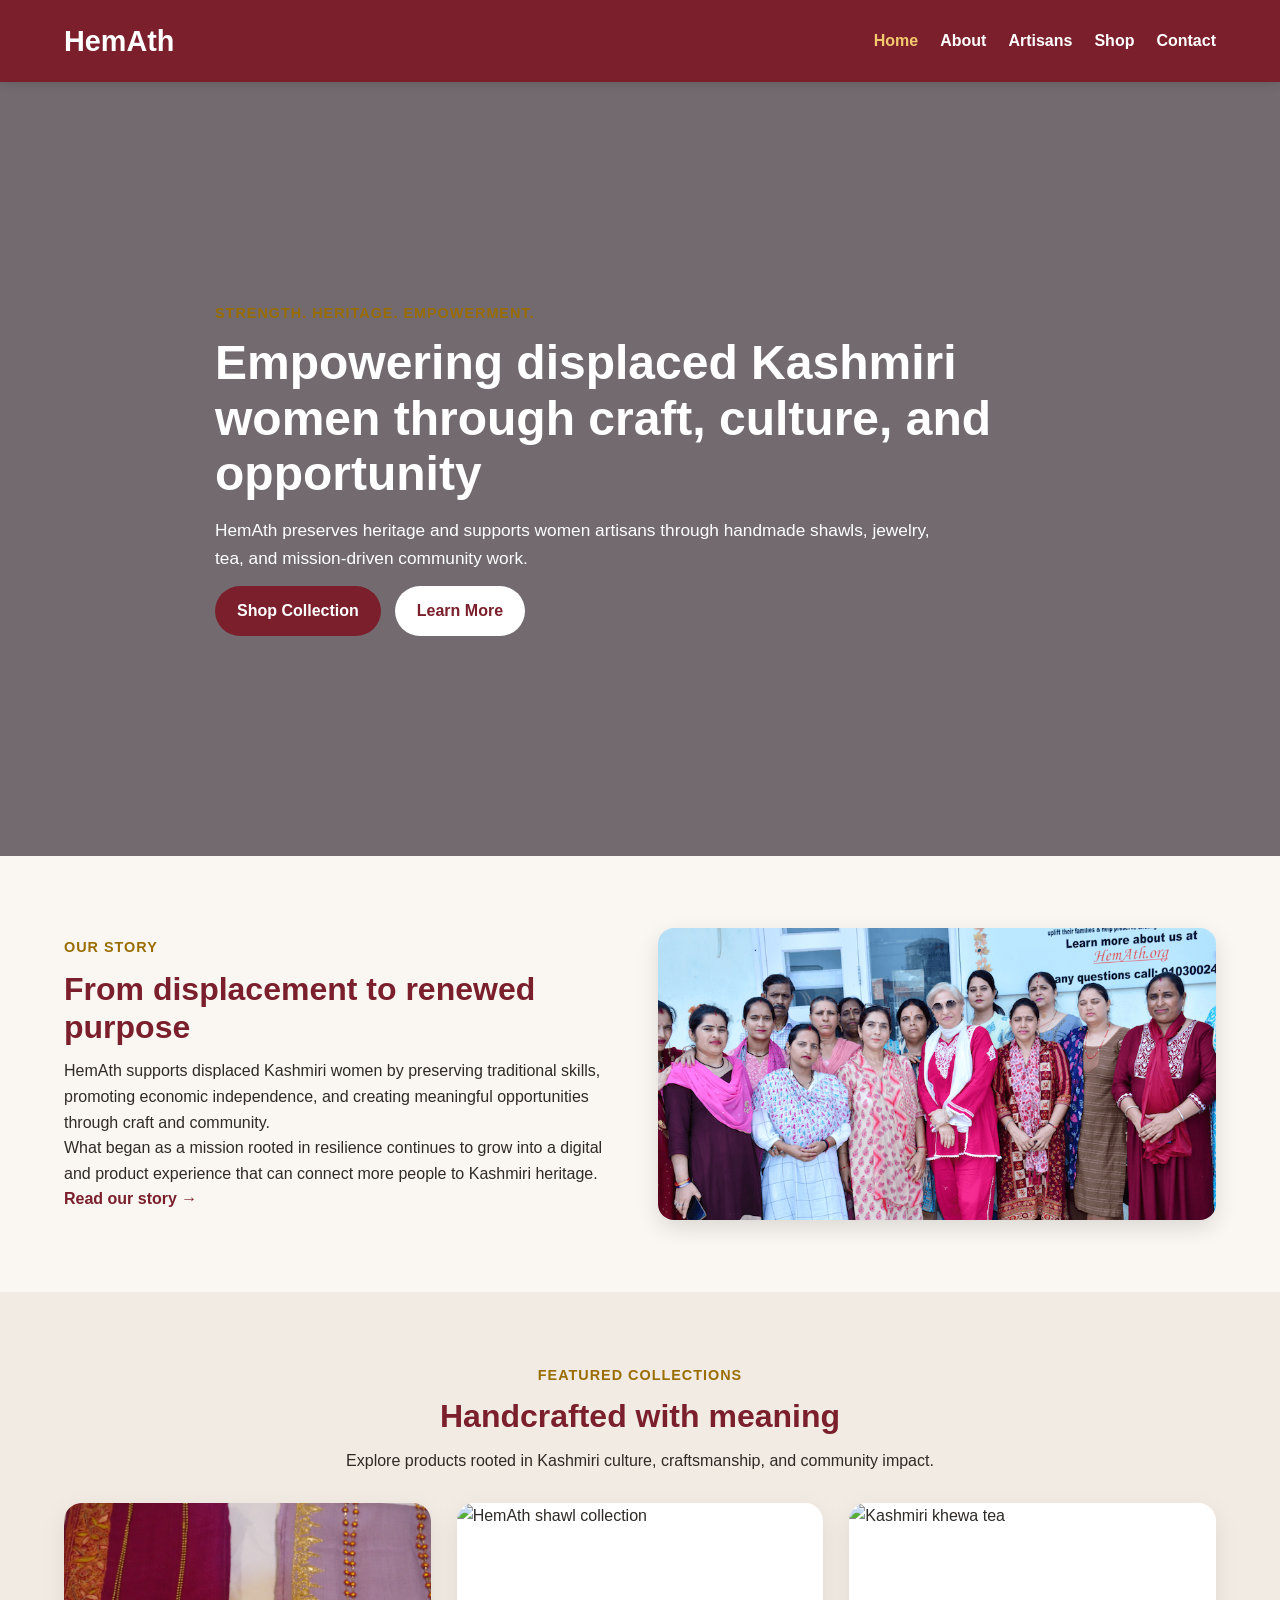
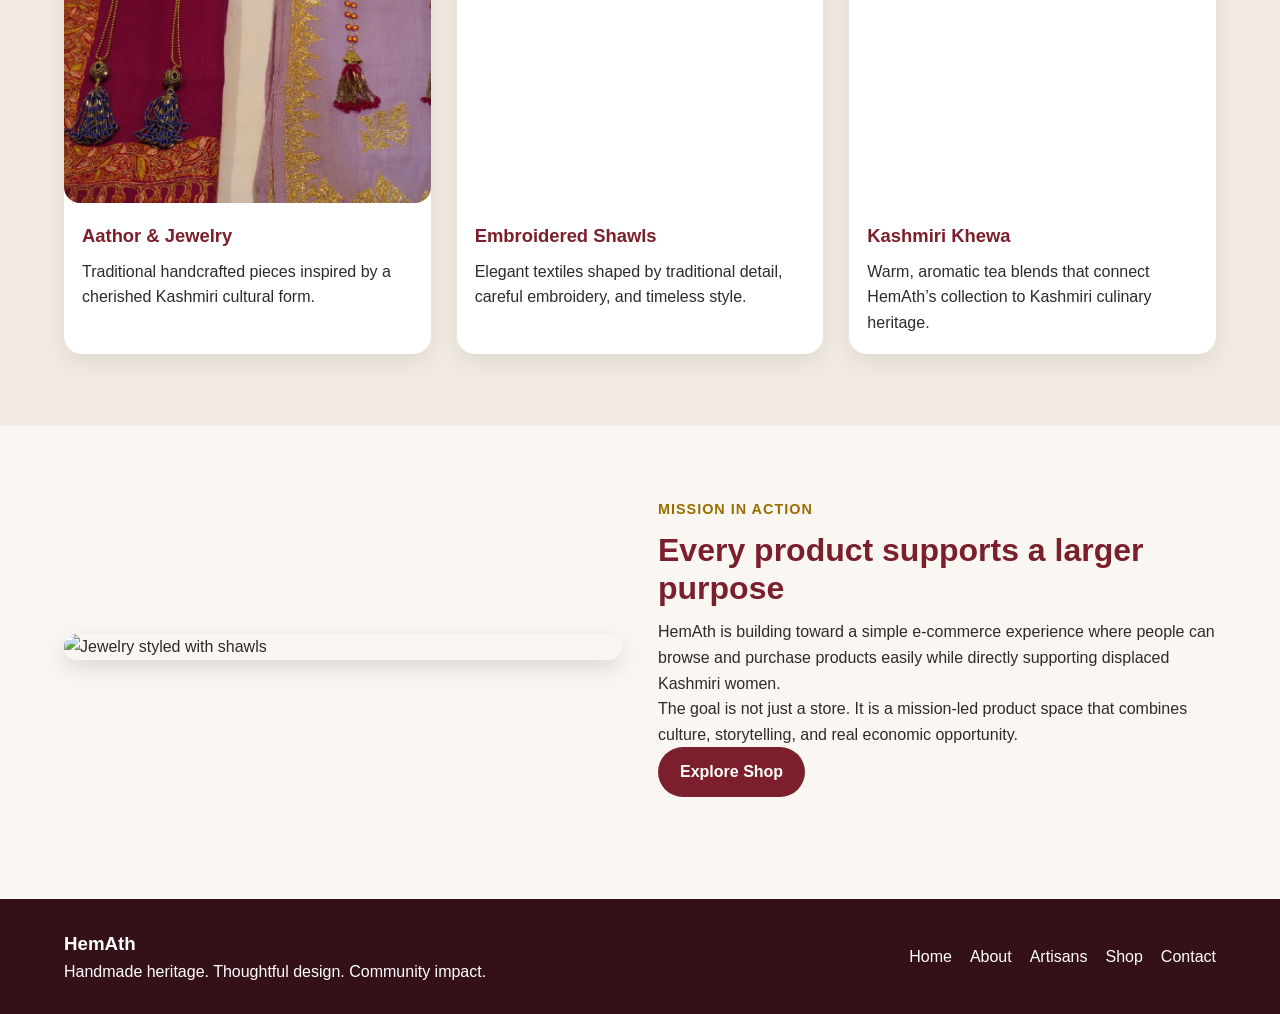
==== commit 9c25ced3: "Update index.html" ====
--- a/index.html
+++ b/index.html
@@ -1,55 +1,143 @@
 <!DOCTYPE html>
 <html lang="en">
 <head>
-<meta charset="UTF-8">
-<meta name="viewport" content="width=device-width, initial-scale=1.0">
-<title>HemAth</title>
-<link rel="stylesheet" href="styles.css">
+  <meta charset="UTF-8" />
+  <meta name="viewport" content="width=device-width, initial-scale=1.0" />
+  <title>HemAth | Home</title>
+  <link rel="stylesheet" href="styles.css" />
 </head>
+<body>
+  <header class="site-header">
+    <div class="container nav-container">
+      <a href="index.html" class="logo">HemAth</a>
 
-<body>
+      <button class="menu-toggle" id="menu-toggle" aria-label="Open navigation">
+        ☰
+      </button>
 
-<header class="site-header">
-  <div class="container nav-container">
-    <h1 class="logo">HemAth</h1>
-    <nav class="site-nav">
-      <a href="index.html">Home</a>
-      <a href="about.html">About</a>
-      <a href="artisans.html">Artisans</a>
-      <a href="shop.html">Shop</a>
-      <a href="contact.html">Contact</a>
-    </nav>
-  </div>
-</header>
+      <nav class="site-nav" id="site-nav">
+        <a href="index.html" class="active">Home</a>
+        <a href="about.html">About</a>
+        <a href="artisans.html">Artisans</a>
+        <a href="shop.html">Shop</a>
+        <a href="contact.html">Contact</a>
+      </nav>
+    </div>
+  </header>
 
-<section class="hero-home">
-  <div class="container hero-content">
-    <h1>Empowering Kashmiri Women Through Craft</h1>
-    <p>Preserving heritage through shawls, jewelry, and handmade goods.</p>
-  </div>
-</section>
+  <section class="hero-home" style="background-image: linear-gradient(rgba(31,20,30,0.62), rgba(31,20,30,0.62)), url('Shawlhemathsign.JPG');">
+    <div class="container hero-content">
+      <p class="section-label light-label">Strength. Heritage. Empowerment.</p>
+      <h1>Empowering displaced Kashmiri women through craft, culture, and opportunity</h1>
+      <p class="hero-text">
+        HemAth preserves heritage and supports women artisans through handmade shawls,
+        jewelry, tea, and mission-driven community work.
+      </p>
+      <div class="button-row">
+        <a href="shop.html" class="btn btn-primary">Shop Collection</a>
+        <a href="about.html" class="btn btn-secondary">Learn More</a>
+      </div>
+    </div>
+  </section>
 
-<section class="section">
-  <div class="container card-grid">
+  <section class="section">
+    <div class="container two-column">
+      <div>
+        <p class="section-label">Our Story</p>
+        <h2>From displacement to renewed purpose</h2>
+        <p>
+          HemAth supports displaced Kashmiri women by preserving traditional skills,
+          promoting economic independence, and creating meaningful opportunities through
+          craft and community.
+        </p>
+        <p>
+          What began as a mission rooted in resilience continues to grow into a digital
+          and product experience that can connect more people to Kashmiri heritage.
+        </p>
+        <a href="about.html" class="text-link">Read our story →</a>
+      </div>
 
-    <div class="product-card">
-      <img src="Shawlgreen.JPG">
-      <div class="card-content"><h3>Shawls</h3></div>
+      <div class="image-card">
+        <img src="geinvolved-1.JPG" alt="HemAth community members" />
+      </div>
     </div>
+  </section>
 
-    <div class="product-card">
-      <img src="Aathor1.JPG">
-      <div class="card-content"><h3>Aathor</h3></div>
+  <section class="section soft-bg">
+    <div class="container">
+      <div class="section-heading center">
+        <p class="section-label">Featured Collections</p>
+        <h2>Handcrafted with meaning</h2>
+        <p>Explore products rooted in Kashmiri culture, craftsmanship, and community impact.</p>
+      </div>
+
+      <div class="card-grid">
+        <article class="product-card">
+          <img src="Aathorshawlbundle.JPG" alt="Aathor jewelry styled with shawls" />
+          <div class="card-content">
+            <h3>Aathor & Jewelry</h3>
+            <p>Traditional handcrafted pieces inspired by a cherished Kashmiri cultural form.</p>
+          </div>
+        </article>
+
+        <article class="product-card">
+          <img src="Shawlbundle.JPG" alt="HemAth shawl collection" />
+          <div class="card-content">
+            <h3>Embroidered Shawls</h3>
+            <p>Elegant textiles shaped by traditional detail, careful embroidery, and timeless style.</p>
+          </div>
+        </article>
+
+        <article class="product-card">
+          <img src="Kasmirigreenteakhewa.JPG" alt="Kashmiri khewa tea" />
+          <div class="card-content">
+            <h3>Kashmiri Khewa</h3>
+            <p>Warm, aromatic tea blends that connect HemAth’s collection to Kashmiri culinary heritage.</p>
+          </div>
+        </article>
+      </div>
     </div>
+  </section>
 
-    <div class="product-card">
-      <img src="Kasmirigreenteakhewa.JPG">
-      <div class="card-content"><h3>Khewa Tea</h3></div>
+  <section class="section">
+    <div class="container two-column">
+      <div class="image-card">
+        <img src="Pinkblueshawlearshowcase.JPG" alt="Jewelry styled with shawls" />
+      </div>
+
+      <div>
+        <p class="section-label">Mission in Action</p>
+        <h2>Every product supports a larger purpose</h2>
+        <p>
+          HemAth is building toward a simple e-commerce experience where people can browse
+          and purchase products easily while directly supporting displaced Kashmiri women.
+        </p>
+        <p>
+          The goal is not just a store. It is a mission-led product space that combines
+          culture, storytelling, and real economic opportunity.
+        </p>
+        <a href="shop.html" class="btn btn-primary">Explore Shop</a>
+      </div>
     </div>
+  </section>
 
-  </div>
-</section>
+  <footer class="site-footer">
+    <div class="container footer-content">
+      <div>
+        <h3>HemAth</h3>
+        <p>Handmade heritage. Thoughtful design. Community impact.</p>
+      </div>
 
-<script src="script.js"></script>
+      <div class="footer-links">
+        <a href="index.html">Home</a>
+        <a href="about.html">About</a>
+        <a href="artisans.html">Artisans</a>
+        <a href="shop.html">Shop</a>
+        <a href="contact.html">Contact</a>
+      </div>
+    </div>
+  </footer>
+
+  <script src="script.js"></script>
 </body>
 </html>
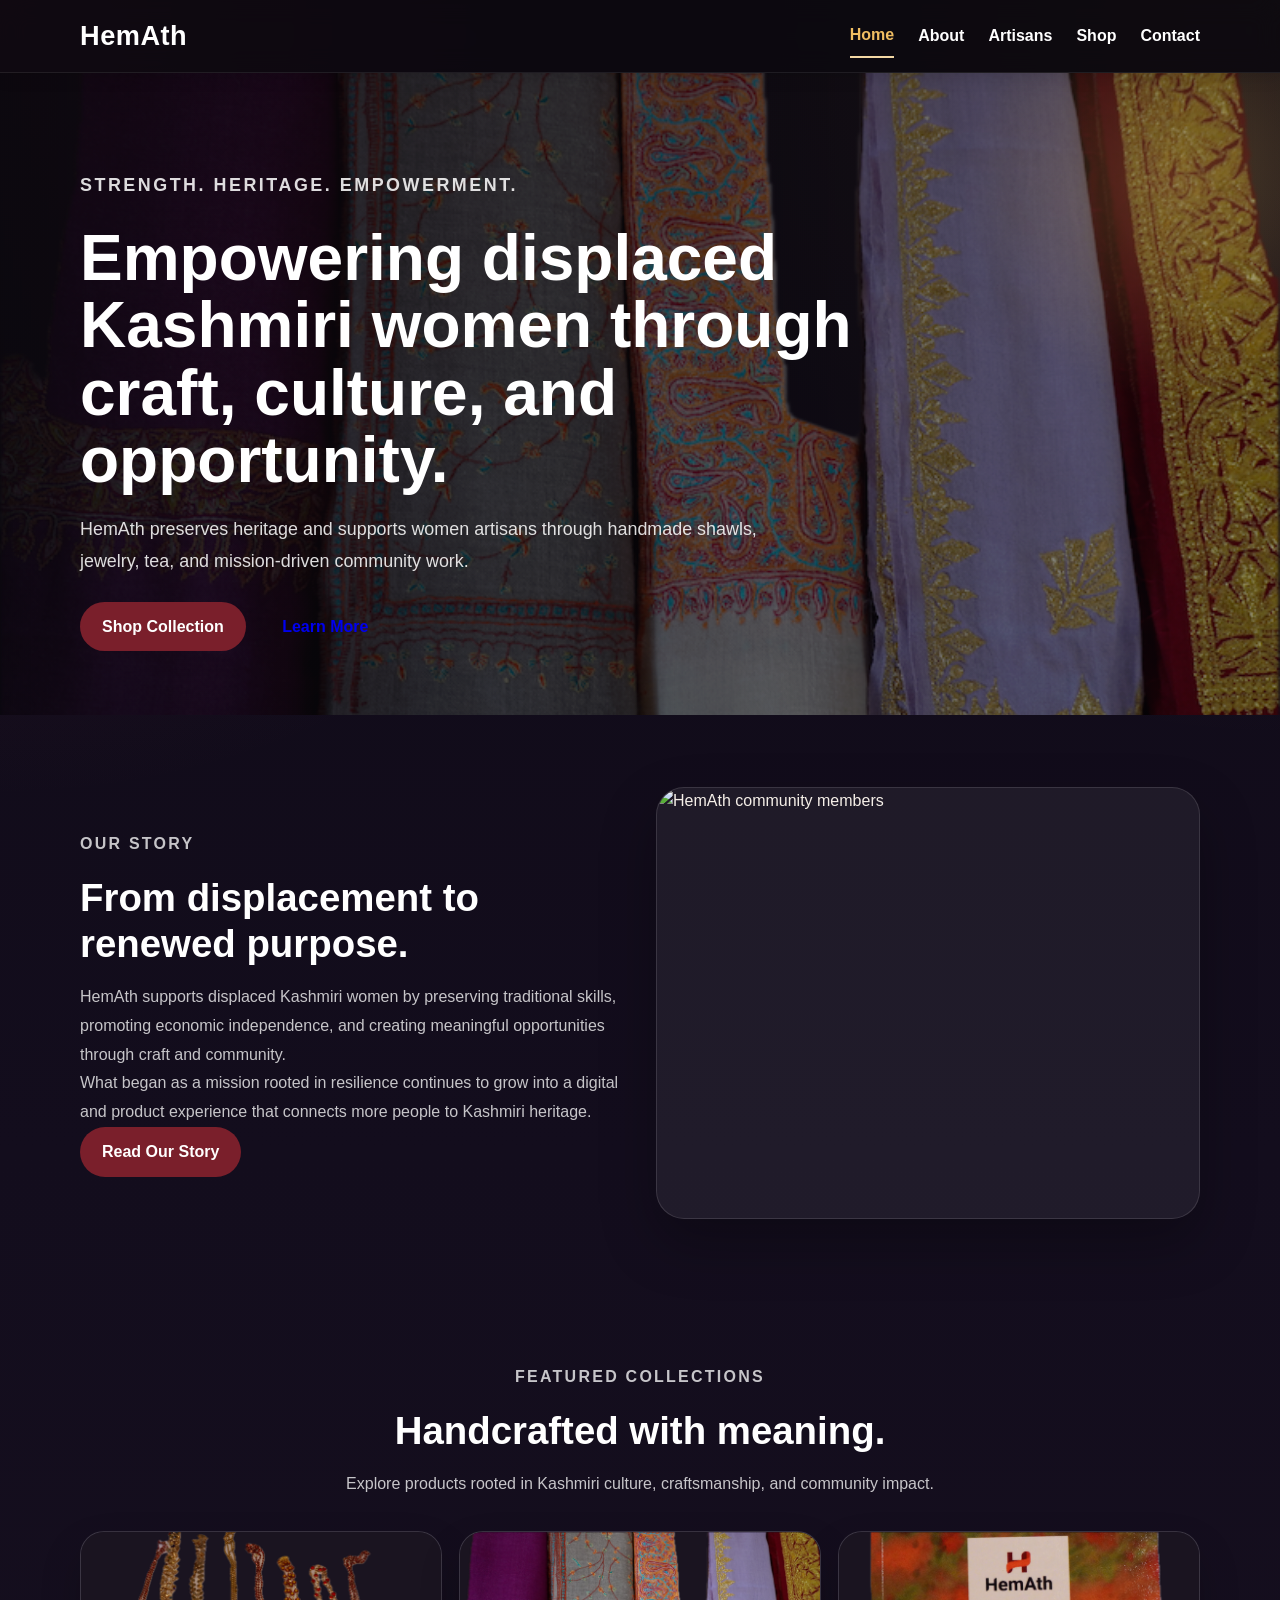
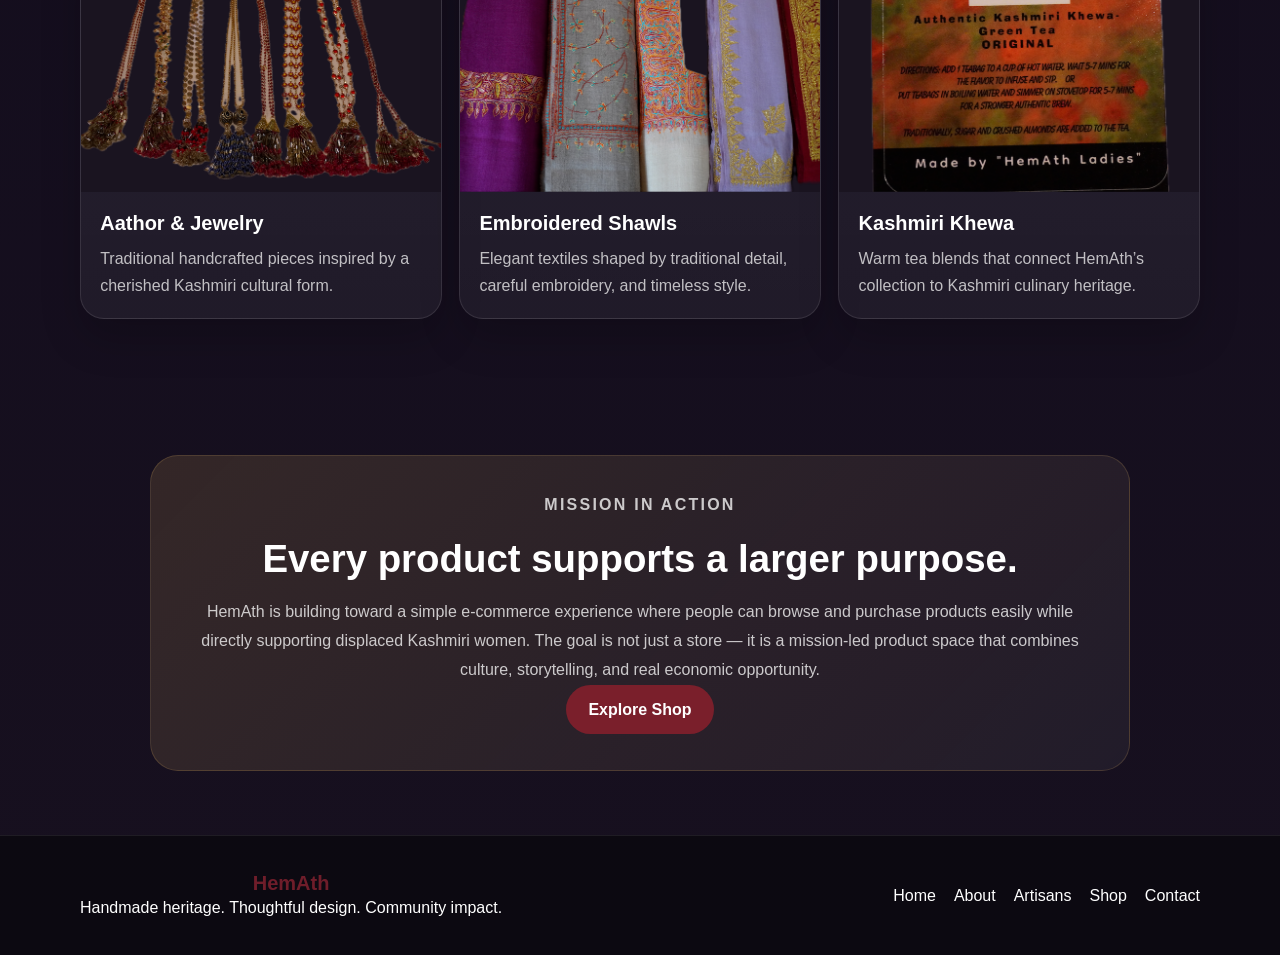
==== commit 77216fe5: "Update index.html" ====
--- a/index.html
+++ b/index.html
@@ -5,15 +5,233 @@
   <meta name="viewport" content="width=device-width, initial-scale=1.0" />
   <title>HemAth | Home</title>
   <link rel="stylesheet" href="styles.css" />
+
+  <style>
+    body.home-page {
+      margin: 0;
+      background:
+        radial-gradient(circle at top left, rgba(181, 67, 96, 0.18), transparent 28%),
+        radial-gradient(circle at top right, rgba(214, 163, 74, 0.12), transparent 26%),
+        linear-gradient(180deg, #0f0a16 0%, #130d1d 45%, #17101f 100%);
+      color: #f5efe8;
+      font-family: "Segoe UI", Arial, sans-serif;
+    }
+
+    .home-page .site-header {
+      background: rgba(10, 8, 14, 0.82);
+      backdrop-filter: blur(12px);
+      border-bottom: 1px solid rgba(255,255,255,0.08);
+      position: sticky;
+      top: 0;
+      z-index: 1000;
+    }
+
+    .home-page .logo,
+    .home-page .site-nav a {
+      color: #fff;
+    }
+
+    .home-page .site-nav a.active,
+    .home-page .site-nav a:hover {
+      color: #f0bd62;
+    }
+
+    .home-hero {
+      position: relative;
+      overflow: hidden;
+      padding: 6rem 0 4rem;
+      min-height: 620px;
+      display: flex;
+      align-items: center;
+    }
+
+    .home-hero::before {
+      content: "";
+      position: absolute;
+      inset: 0;
+      background:
+        linear-gradient(90deg, rgba(8,7,12,0.9), rgba(8,7,12,0.62), rgba(8,7,12,0.28)),
+        url("Shawlshowcase.png") center/cover no-repeat;
+      opacity: 0.95;
+    }
+
+    .home-hero::after {
+      content: "";
+      position: absolute;
+      width: 440px;
+      height: 440px;
+      right: -120px;
+      top: -110px;
+      background: radial-gradient(circle, rgba(240,189,98,0.24), transparent 70%);
+    }
+
+    .home-hero-content {
+      position: relative;
+      z-index: 2;
+      max-width: 820px;
+    }
+
+    .section-label {
+      color: #f0bd62;
+      text-transform: uppercase;
+      letter-spacing: 0.14em;
+      font-size: 0.82rem;
+      font-weight: 800;
+      margin-bottom: 1rem;
+    }
+
+    .home-hero h1 {
+      color: #fff;
+      font-size: clamp(2.6rem, 5vw, 4.8rem);
+      line-height: 1.05;
+      margin: 0 0 1.2rem;
+    }
+
+    .home-hero p {
+      color: rgba(255,255,255,0.86);
+      font-size: 1.12rem;
+      line-height: 1.8;
+      max-width: 720px;
+      margin-bottom: 1.5rem;
+    }
+
+    .hero-actions {
+      display: flex;
+      flex-wrap: wrap;
+      gap: 0.9rem;
+    }
+
+    .premium-section {
+      padding: 4.5rem 0;
+    }
+
+    .premium-grid {
+      display: grid;
+      grid-template-columns: 1fr 1fr;
+      gap: 2rem;
+      align-items: center;
+    }
+
+    .premium-copy h2,
+    .collections-heading h2,
+    .mission-band h2 {
+      color: #fff;
+      font-size: clamp(1.9rem, 3vw, 3rem);
+      margin-bottom: 1rem;
+    }
+
+    .premium-copy p,
+    .collections-heading p,
+    .mission-band p {
+      color: rgba(255,255,255,0.76);
+      line-height: 1.8;
+      font-size: 1rem;
+    }
+
+    .premium-image {
+      border-radius: 28px;
+      overflow: hidden;
+      border: 1px solid rgba(255,255,255,0.12);
+      box-shadow: 0 24px 55px rgba(0,0,0,0.28);
+      background: rgba(255,255,255,0.06);
+    }
+
+    .premium-image img {
+      width: 100%;
+      height: 430px;
+      object-fit: cover;
+      display: block;
+    }
+
+    .collections-heading {
+      text-align: center;
+      max-width: 780px;
+      margin: 0 auto 2rem;
+    }
+
+    .collection-grid {
+      display: grid;
+      grid-template-columns: repeat(3, 1fr);
+      gap: 1.1rem;
+    }
+
+    .collection-card {
+      background: linear-gradient(180deg, rgba(255,255,255,0.08), rgba(255,255,255,0.05));
+      border: 1px solid rgba(255,255,255,0.1);
+      border-radius: 24px;
+      overflow: hidden;
+      box-shadow: 0 20px 40px rgba(0,0,0,0.18);
+      transition: 0.25s ease;
+    }
+
+    .collection-card:hover {
+      transform: translateY(-5px);
+      border-color: rgba(240,189,98,0.32);
+    }
+
+    .collection-card img {
+      width: 100%;
+      height: 260px;
+      object-fit: cover;
+      display: block;
+      background: #1a1420;
+    }
+
+    .collection-content {
+      padding: 1.2rem;
+    }
+
+    .collection-content h3 {
+      color: #fff;
+      margin-bottom: 0.6rem;
+    }
+
+    .collection-content p {
+      color: rgba(255,255,255,0.72);
+      line-height: 1.7;
+      margin: 0;
+    }
+
+    .mission-band {
+      margin: 4rem auto;
+      padding: 2.2rem;
+      border-radius: 28px;
+      background: linear-gradient(135deg, rgba(240,189,98,0.14), rgba(255,255,255,0.05));
+      border: 1px solid rgba(240,189,98,0.16);
+      text-align: center;
+      max-width: 980px;
+    }
+
+    .home-page .site-footer {
+      background: rgba(10, 8, 14, 0.82);
+      border-top: 1px solid rgba(255,255,255,0.08);
+    }
+
+    @media (max-width: 900px) {
+      .premium-grid,
+      .collection-grid {
+        grid-template-columns: 1fr;
+      }
+
+      .home-hero {
+        min-height: auto;
+        padding: 5rem 0 3rem;
+      }
+
+      .premium-image img,
+      .collection-card img {
+        height: 300px;
+      }
+    }
+  </style>
 </head>
-<body>
+
+<body class="home-page">
   <header class="site-header">
     <div class="container nav-container">
       <a href="index.html" class="logo">HemAth</a>
 
-      <button class="menu-toggle" id="menu-toggle" aria-label="Open navigation">
-        ☰
-      </button>
+      <button class="menu-toggle" id="menu-toggle" aria-label="Open navigation">☰</button>
 
       <nav class="site-nav" id="site-nav">
         <a href="index.html" class="active">Home</a>
@@ -25,26 +243,28 @@
     </div>
   </header>
 
-  <section class="hero-home" style="background-image: linear-gradient(rgba(31,20,30,0.62), rgba(31,20,30,0.62)), url('Shawlhemathsign.JPG');">
-    <div class="container hero-content">
-      <p class="section-label light-label">Strength. Heritage. Empowerment.</p>
-      <h1>Empowering displaced Kashmiri women through craft, culture, and opportunity</h1>
-      <p class="hero-text">
-        HemAth preserves heritage and supports women artisans through handmade shawls,
-        jewelry, tea, and mission-driven community work.
-      </p>
-      <div class="button-row">
-        <a href="shop.html" class="btn btn-primary">Shop Collection</a>
-        <a href="about.html" class="btn btn-secondary">Learn More</a>
+  <section class="home-hero">
+    <div class="container">
+      <div class="home-hero-content">
+        <p class="section-label">Strength. Heritage. Empowerment.</p>
+        <h1>Empowering displaced Kashmiri women through craft, culture, and opportunity.</h1>
+        <p>
+          HemAth preserves heritage and supports women artisans through handmade shawls,
+          jewelry, tea, and mission-driven community work.
+        </p>
+        <div class="hero-actions">
+          <a href="shop.html" class="btn btn-primary">Shop Collection</a>
+          <a href="about.html" class="btn btn-secondary">Learn More</a>
+        </div>
       </div>
     </div>
   </section>
 
-  <section class="section">
-    <div class="container two-column">
-      <div>
+  <section class="premium-section">
+    <div class="container premium-grid">
+      <div class="premium-copy">
         <p class="section-label">Our Story</p>
-        <h2>From displacement to renewed purpose</h2>
+        <h2>From displacement to renewed purpose.</h2>
         <p>
           HemAth supports displaced Kashmiri women by preserving traditional skills,
           promoting economic independence, and creating meaningful opportunities through
@@ -52,73 +272,64 @@
         </p>
         <p>
           What began as a mission rooted in resilience continues to grow into a digital
-          and product experience that can connect more people to Kashmiri heritage.
+          and product experience that connects more people to Kashmiri heritage.
         </p>
-        <a href="about.html" class="text-link">Read our story →</a>
-      </div>
-
-      <div class="image-card">
-        <img src="geinvolved-1.JPG" alt="HemAth community members" />
+        <a href="about.html" class="btn btn-primary">Read Our Story</a>
+      </div>
+
+      <div class="premium-image">
+        <img src="geinvolved-1.png" alt="HemAth community members">
       </div>
     </div>
   </section>
 
-  <section class="section soft-bg">
+  <section class="premium-section">
     <div class="container">
-      <div class="section-heading center">
+      <div class="collections-heading">
         <p class="section-label">Featured Collections</p>
-        <h2>Handcrafted with meaning</h2>
-        <p>Explore products rooted in Kashmiri culture, craftsmanship, and community impact.</p>
-      </div>
-
-      <div class="card-grid">
-        <article class="product-card">
-          <img src="Aathorshawlbundle.JPG" alt="Aathor jewelry styled with shawls" />
-          <div class="card-content">
+        <h2>Handcrafted with meaning.</h2>
+        <p>
+          Explore products rooted in Kashmiri culture, craftsmanship, and community impact.
+        </p>
+      </div>
+
+      <div class="collection-grid">
+        <div class="collection-card">
+          <img src="AathorCollection.png" alt="Aathor jewelry collection">
+          <div class="collection-content">
             <h3>Aathor & Jewelry</h3>
             <p>Traditional handcrafted pieces inspired by a cherished Kashmiri cultural form.</p>
           </div>
-        </article>
-
-        <article class="product-card">
-          <img src="Shawlbundle.JPG" alt="HemAth shawl collection" />
-          <div class="card-content">
+        </div>
+
+        <div class="collection-card">
+          <img src="Shawlshowcase.png" alt="HemAth shawl collection">
+          <div class="collection-content">
             <h3>Embroidered Shawls</h3>
             <p>Elegant textiles shaped by traditional detail, careful embroidery, and timeless style.</p>
           </div>
-        </article>
-
-        <article class="product-card">
-          <img src="Kasmirigreenteakhewa.JPG" alt="Kashmiri khewa tea" />
-          <div class="card-content">
+        </div>
+
+        <div class="collection-card">
+          <img src="Kasmirigreenteakhewa.png" alt="Kashmiri khewa tea">
+          <div class="collection-content">
             <h3>Kashmiri Khewa</h3>
-            <p>Warm, aromatic tea blends that connect HemAth’s collection to Kashmiri culinary heritage.</p>
+            <p>Warm tea blends that connect HemAth’s collection to Kashmiri culinary heritage.</p>
           </div>
-        </article>
+        </div>
       </div>
     </div>
   </section>
 
-  <section class="section">
-    <div class="container two-column">
-      <div class="image-card">
-        <img src="Pinkblueshawlearshowcase.JPG" alt="Jewelry styled with shawls" />
-      </div>
-
-      <div>
-        <p class="section-label">Mission in Action</p>
-        <h2>Every product supports a larger purpose</h2>
-        <p>
-          HemAth is building toward a simple e-commerce experience where people can browse
-          and purchase products easily while directly supporting displaced Kashmiri women.
-        </p>
-        <p>
-          The goal is not just a store. It is a mission-led product space that combines
-          culture, storytelling, and real economic opportunity.
-        </p>
-        <a href="shop.html" class="btn btn-primary">Explore Shop</a>
-      </div>
-    </div>
+  <section class="container mission-band">
+    <p class="section-label">Mission in Action</p>
+    <h2>Every product supports a larger purpose.</h2>
+    <p>
+      HemAth is building toward a simple e-commerce experience where people can browse and purchase
+      products easily while directly supporting displaced Kashmiri women. The goal is not just a store —
+      it is a mission-led product space that combines culture, storytelling, and real economic opportunity.
+    </p>
+    <a href="shop.html" class="btn btn-primary">Explore Shop</a>
   </section>
 
   <footer class="site-footer">
--- a/styles.css
+++ b/styles.css
@@ -4,14 +4,10 @@
   box-sizing: border-box;
 }
 
-html {
-  scroll-behavior: smooth;
-}
-
 body {
-  font-family: Arial, Helvetica, sans-serif;
-  background: #faf7f2;
-  color: #2f2a26;
+  font-family: "Segoe UI", Arial, sans-serif;
+  background: #faf6f1;
+  color: #2f2f2f;
   line-height: 1.6;
 }
 
@@ -24,722 +20,379 @@
   text-decoration: none;
 }
 
+/* SHARED LAYOUT */
 .container {
-  width: 90%;
-  max-width: 1240px;
+  width: min(1120px, 92%);
   margin: 0 auto;
 }
 
+.section,
+.shop-section {
+  padding: 70px 20px;
+}
+
+.soft-bg {
+  background: #f3e8de;
+}
+
+.centered-text,
+.section-heading,
+.section-title {
+  text-align: center;
+}
+
+.section-label {
+  color: #8a2432;
+  font-weight: 700;
+  text-transform: uppercase;
+  letter-spacing: 1px;
+  margin-bottom: 10px;
+}
+
+h1, h2, h3 {
+  color: #6f1d2a;
+  line-height: 1.2;
+}
+
+h1 {
+  font-size: clamp(2.2rem, 5vw, 4rem);
+}
+
+h2 {
+  font-size: clamp(1.8rem, 3vw, 2.6rem);
+  margin-bottom: 14px;
+}
+
+h3 {
+  font-size: 1.25rem;
+}
+
+p {
+  color: #4f4f4f;
+}
+
 .narrow {
-  max-width: 850px;
-  margin: 0 auto;
-}
-
-.centered-text {
-  text-align: center;
-}
-
-.site-header {
+  max-width: 760px;
+  margin-left: auto;
+  margin-right: auto;
+}
+
+/* HEADER / NAV - supports both old and new HTML */
+.site-header,
+header {
   background: #7a1f2b;
+  color: white;
   position: sticky;
   top: 0;
   z-index: 1000;
-  box-shadow: 0 2px 10px rgba(0, 0, 0, 0.12);
-}
-
-.nav-container {
+  box-shadow: 0 4px 16px rgba(0,0,0,0.12);
+}
+
+.nav-container,
+.navbar {
+  width: min(1120px, 92%);
+  margin: 0 auto;
+  min-height: 72px;
   display: flex;
   align-items: center;
   justify-content: space-between;
-  padding: 18px 0;
-}
-
-.logo {
-  color: #fff;
-  font-size: 1.8rem;
-  font-weight: 700;
-}
-
-.site-nav {
-  display: flex;
-  gap: 22px;
-}
-
-.site-nav a {
-  color: #fff;
+}
+
+.logo,
+.site-header .logo {
+  color: white;
+  font-size: 1.7rem;
+  font-weight: 800;
+  letter-spacing: 0.5px;
+}
+
+.site-nav,
+.nav-links {
+  display: flex;
+  align-items: center;
+  gap: 24px;
+  list-style: none;
+}
+
+.site-nav a,
+.nav-links a {
+  color: white;
   font-weight: 600;
+  padding: 8px 0;
 }
 
 .site-nav a:hover,
-.site-nav a.active {
-  color: #f4c96f;
+.site-nav a.active,
+.nav-links a:hover,
+.nav-links a.active {
+  border-bottom: 2px solid #f3d7a4;
 }
 
 .menu-toggle {
   display: none;
   background: none;
   border: none;
-  color: #fff;
-  font-size: 1.9rem;
+  color: white;
+  font-size: 1.8rem;
   cursor: pointer;
 }
 
-.hero-home {
-  position: relative;
-  min-height: 86vh;
-  display: flex;
-  align-items: center;
+/* BUTTONS */
+.btn,
+.add-to-cart,
+.add-cart-btn,
+.clear-cart-btn {
+  display: inline-block;
+  border: none;
+  cursor: pointer;
+  border-radius: 999px;
+  padding: 12px 22px;
+  font-weight: 700;
+  transition: 0.25s ease;
+}
+
+.btn-primary,
+.add-to-cart,
+.add-cart-btn {
+  background: #7a1f2b;
+  color: white;
+}
+
+.btn-primary:hover,
+.add-to-cart:hover,
+.add-cart-btn:hover {
+  background: #a73143;
+  transform: translateY(-2px);
+}
+
+.btn-outline,
+.clear-cart-btn {
+  background: transparent;
+  color: #7a1f2b;
+  border: 2px solid #7a1f2b;
+}
+
+.btn-outline:hover,
+.clear-cart-btn:hover {
+  background: #7a1f2b;
+  color: white;
+}
+
+/* HERO */
+.hero,
+.page-hero {
   background:
-    linear-gradient(rgba(42, 16, 24, 0.55), rgba(42, 16, 24, 0.55)),
-    url("Shawlhemathsign.JPG") center/cover no-repeat;
+    linear-gradient(rgba(60, 22, 22, 0.55), rgba(60, 22, 22, 0.55)),
+    url("Shawlshowcase.png") center/cover no-repeat;
+  color: white;
+  text-align: center;
+  padding: 110px 20px;
+}
+
+.hero h1,
+.page-hero h1,
+.hero p,
+.page-hero p {
+  color: white;
 }
 
 .hero-content {
-  position: relative;
-  color: #fff;
-  padding: 90px 0;
   max-width: 850px;
-}
-
-.hero-content h1 {
-  font-size: 3rem;
-  line-height: 1.15;
-  margin-bottom: 16px;
-}
-
-.hero-text {
-  font-size: 1.08rem;
-  max-width: 720px;
-  margin-bottom: 14px;
-}
-
-.hero-highlight {
-  font-weight: 700;
-  margin-bottom: 24px;
-  color: #f4e6c0;
-}
-
-.page-hero {
-  padding: 80px 0 60px;
-}
-
-.small-hero h1 {
-  font-size: 2.5rem;
-  margin-bottom: 12px;
-  color: #7a1f2b;
-}
-
+  margin: 0 auto;
+}
+
+.hero p,
 .page-hero-text {
-  max-width: 760px;
-  color: #544b45;
-}
-
-.section {
-  padding: 72px 0;
-}
-
-.soft-bg {
-  background: #f2ebe3;
-}
-
-.section-label {
-  color: #9a6d00;
-  font-weight: 700;
-  text-transform: uppercase;
-  letter-spacing: 1px;
-  font-size: 0.9rem;
-  margin-bottom: 10px;
-}
-
-.section-heading {
-  margin-bottom: 30px;
-}
-
-.section-heading.center {
-  text-align: center;
-}
-
-.section-heading h2,
-.section h2 {
-  font-size: 2rem;
-  line-height: 1.2;
-  margin-bottom: 12px;
-  color: #7a1f2b;
-}
-
-.two-column {
+  margin-top: 18px;
+  font-size: 1.15rem;
+}
+
+/* HOME CARDS / GENERAL CARDS */
+.card-grid,
+.products-grid {
   display: grid;
-  grid-template-columns: 1fr 1fr;
-  gap: 36px;
-  align-items: center;
-}
-
-.image-card img,
+  grid-template-columns: repeat(auto-fit, minmax(260px, 1fr));
+  gap: 28px;
+  width: min(1120px, 92%);
+  margin: 40px auto 0;
+}
+
+.card,
+.product-card {
+  background: white;
+  border-radius: 22px;
+  overflow: hidden;
+  border: 1px solid #eadfd5;
+  box-shadow: 0 10px 26px rgba(0,0,0,0.08);
+  transition: 0.25s ease;
+}
+
+.card:hover,
+.product-card:hover {
+  transform: translateY(-6px);
+  box-shadow: 0 16px 38px rgba(0,0,0,0.14);
+}
+
+.card img,
 .product-card img {
   width: 100%;
-  border-radius: 16px;
-}
-
-.image-card img {
-  box-shadow: 0 8px 22px rgba(0, 0, 0, 0.12);
-}
-
-.card-grid {
-  display: grid;
-  grid-template-columns: repeat(3, 1fr);
-  gap: 26px;
-}
-
-.two-card-grid {
-  grid-template-columns: repeat(2, 1fr);
-}
-
-.product-card,
-.contact-card,
-.feature-box {
-  background: #fff;
-  border-radius: 18px;
-  overflow: hidden;
-  box-shadow: 0 8px 24px rgba(0, 0, 0, 0.08);
-}
-
+  height: 330px;
+  object-fit: contain;
+  background: #f3e8de;
+  padding: 14px;
+}
+
+.card-content,
 .product-card {
-  transition: transform 0.25s ease, box-shadow 0.25s ease;
-}
-
-.product-card:hover {
-  transform: translateY(-4px);
-  box-shadow: 0 10px 28px rgba(0, 0, 0, 0.12);
-}
-
-.product-card img {
-  height: 300px;
-  object-fit: cover;
+  text-align: left;
 }
 
 .card-content {
-  padding: 18px;
-}
-
-.card-content h3 {
-  color: #7a1f2b;
-  margin-bottom: 8px;
-  font-size: 1.15rem;
-}
-
-.text-link {
-  color: #7a1f2b;
-  font-weight: 700;
-}
-
-.button-row {
-  display: flex;
-  gap: 14px;
+  padding: 24px;
+}
+
+.product-card h3,
+.product-card p,
+.product-card .price,
+.product-card button {
+  margin-left: 20px;
+  margin-right: 20px;
+}
+
+.product-card h3 {
+  margin-top: 20px;
+  margin-bottom: 10px;
+}
+
+.product-card p {
+  margin-bottom: 14px;
+  font-size: 0.96rem;
+}
+
+.price {
+  display: block;
+  color: #111;
+  font-size: 1.1rem;
+  font-weight: 800;
+  margin-bottom: 14px;
+}
+
+.product-card .add-to-cart,
+.product-card .add-cart-btn {
+  width: calc(100% - 40px);
+  margin-bottom: 22px;
+}
+
+.featured-product {
+  border: 2px solid #d4af37;
+}
+
+/* SHOP */
+.shop-hero {
+  padding: 90px 20px;
+}
+
+.section-title {
+  width: min(850px, 92%);
+  margin: 0 auto 20px;
+}
+
+/* CART */
+.cart-section {
+  width: min(900px, 92%);
+  margin: 20px auto 70px;
+  background: white;
+  border-radius: 22px;
+  padding: 35px;
+  box-shadow: 0 10px 26px rgba(0,0,0,0.08);
+  text-align: center;
+}
+
+.cart-item {
+  display: flex;
+  justify-content: space-between;
+  gap: 16px;
+  padding: 14px 0;
+  border-bottom: 1px solid #eee;
+}
+
+.cart-total {
+  font-size: 1.2rem;
+  font-weight: 800;
+  margin-top: 18px;
+}
+
+/* FOOTER */
+.site-footer,
+footer {
+  background: #7a1f2b;
+  color: white;
+  padding: 35px 20px;
+  text-align: center;
+}
+
+.site-footer p,
+footer p {
+  color: white;
+}
+
+.footer-content {
+  display: flex;
+  justify-content: space-between;
+  gap: 25px;
+  align-items: center;
+}
+
+.footer-links {
+  display: flex;
+  gap: 18px;
   flex-wrap: wrap;
-  margin-top: 14px;
-}
-
-.center-buttons {
-  justify-content: center;
-}
-
-.btn {
-  display: inline-block;
-  padding: 12px 22px;
-  border-radius: 30px;
-  font-weight: 700;
-  transition: all 0.25s ease;
-}
-
-.btn-primary {
-  background: #7a1f2b;
-  color: #fff;
-}
-
-.btn-primary:hover {
-  background: #5f1620;
-}
-
-.btn-secondary {
-  background: #fff;
-  color: #7a1f2b;
-}
-
-.btn-secondary:hover {
-  background: #f6efe7;
-}
-
-.btn-outline {
-  border: 2px solid #7a1f2b;
-  color: #7a1f2b;
-  background: transparent;
-}
-
-.btn-outline:hover {
-  background: #7a1f2b;
-  color: #fff;
-}
-
-.contact-card {
-  padding: 28px;
-}
-
-.contact-list p {
-  margin-bottom: 10px;
-}
-
-.contact-form {
-  display: grid;
-  gap: 10px;
-}
-
-.contact-form label {
-  font-weight: 700;
-  color: #5b2b32;
-}
-
-.contact-form input,
-.contact-form textarea {
-  width: 100%;
-  padding: 12px 14px;
-  border: 1px solid #d8cdc2;
-  border-radius: 10px;
-  font-size: 1rem;
-  font-family: inherit;
-  background: #fff;
-}
-
-.contact-form input:focus,
-.contact-form textarea:focus {
-  outline: none;
-  border-color: #7a1f2b;
-}
-
-.feature-grid {
-  display: grid;
-  grid-template-columns: repeat(3, 1fr);
-  gap: 22px;
-}
-
-.feature-box {
-  padding: 24px;
-}
-
-.feature-box h3 {
-  margin-bottom: 10px;
-  color: #7a1f2b;
-}
-
-.site-footer {
-  background: #341118;
-  color: #fff;
-  padding: 30px 0;
-  margin-top: 30px;
-}
-
-.footer-content {
-  display: flex;
-  justify-content: space-between;
-  gap: 20px;
-  align-items: center;
-  flex-wrap: wrap;
-}
-
-.footer-links {
-  display: flex;
-  flex-wrap: wrap;
-  gap: 18px;
 }
 
 .footer-links a {
-  color: #fff;
-}
-
-.footer-links a:hover {
-  color: #f4c96f;
-}
-
-/* SHOP PAGE SUPPORT */
-.shop-grid-layout {
-  display: grid;
-  grid-template-columns: minmax(0, 1fr) 320px;
-  gap: 28px;
-  align-items: start;
-}
-
-.shop-main {
-  min-width: 0;
-}
-
-.shop-category-block {
-  margin-bottom: 42px;
-}
-
-.shop-category-heading {
-  margin-bottom: 22px;
-}
-
-.shop-category-heading h2 {
-  margin-bottom: 10px;
-}
-
-.shop-grid {
-  display: grid;
-  grid-template-columns: repeat(3, 1fr);
-  gap: 22px;
-}
-
-.shop-card {
-  background: #fff;
-  border-radius: 20px;
-  overflow: hidden;
-  box-shadow: 0 10px 24px rgba(0, 0, 0, 0.08);
-  border: 1px solid rgba(0, 0, 0, 0.04);
-  transition: transform 0.2s ease, box-shadow 0.2s ease;
-}
-
-.shop-card:hover {
-  transform: translateY(-4px);
-  box-shadow: 0 14px 28px rgba(0, 0, 0, 0.12);
-}
-
-.shop-card img {
-  width: 100%;
-  height: 270px;
-  object-fit: cover;
-  display: block;
-}
-
-.shop-card-body {
-  padding: 18px;
-}
-
-.shop-card-body h3 {
-  font-size: 1.12rem;
-  color: #7a1f2b;
-  margin-bottom: 8px;
-}
-
-.shop-card-body p {
-  font-size: 0.96rem;
-  color: #5a514d;
-  margin-bottom: 14px;
-}
-
-.shop-meta {
-  display: flex;
-  justify-content: space-between;
-  align-items: center;
-  gap: 12px;
-  flex-wrap: wrap;
-}
-
-.price {
-  font-size: 1.06rem;
-  font-weight: 700;
-  color: #2f2a26;
-}
-
-.shop-showcase-strip,
-.showcase-strip {
-  display: grid;
-  gap: 18px;
-  margin: 26px 0 38px;
-}
-
-.shop-showcase-strip {
-  grid-template-columns: repeat(3, 1fr);
-}
-
-.showcase-strip.three {
-  grid-template-columns: repeat(3, 1fr);
-}
-
-.showcase-strip.five {
-  grid-template-columns: repeat(5, 1fr);
-}
-
-.showcase-card,
-.showcase-tile {
-  border-radius: 18px;
-  overflow: hidden;
-  box-shadow: 0 8px 22px rgba(0, 0, 0, 0.1);
-  min-height: 220px;
-}
-
-.showcase-card img,
-.showcase-tile img {
-  width: 100%;
-  height: 100%;
-  min-height: 220px;
-  object-fit: cover;
-}
-
-.cart-sidebar,
-.shop-cart-sidebar {
-  position: sticky;
-  top: 96px;
-}
-
-.cart-box,
-.shop-cart-box {
-  background: #fff;
-  border-radius: 20px;
-  padding: 22px;
-  box-shadow: 0 10px 24px rgba(0, 0, 0, 0.08);
-}
-
-.cart-box h2,
-.shop-cart-box h2 {
-  color: #7a1f2b;
-  margin-bottom: 8px;
-}
-
-.cart-note,
-.shop-cart-subtext {
-  color: #5c5551;
-  margin-bottom: 16px;
-  font-size: 0.95rem;
-}
-
-.cart-items {
-  display: grid;
-  gap: 12px;
-  margin-bottom: 18px;
-  max-height: 420px;
-  overflow-y: auto;
-}
-
-.cart-item {
-  display: grid;
-  grid-template-columns: 60px 1fr 34px;
-  gap: 12px;
-  align-items: center;
-  padding: 10px;
-  border-radius: 14px;
-  background: #f7f3ee;
-}
-
-.cart-item-image img,
-.cart-item img {
-  width: 60px;
-  height: 60px;
-  object-fit: cover;
-  border-radius: 10px;
-}
-
-.cart-item-info h4 {
-  font-size: 0.95rem;
-  margin-bottom: 4px;
-  color: #2f2a26;
-}
-
-.cart-item-info p {
-  font-size: 0.9rem;
-  color: #7a1f2b;
-  margin: 0;
-}
-
-.remove-item,
-.cart-remove {
-  width: 34px;
-  height: 34px;
-  border-radius: 999px;
-  border: none;
-  background: #7a1f2b;
-  color: #fff;
-  cursor: pointer;
-}
-
-.cart-footer,
-.cart-summary {
-  border-top: 1px solid #e8ddd1;
-  padding-top: 14px;
-}
-
-.cart-total-row,
-.cart-summary-row {
-  display: flex;
-  justify-content: space-between;
-  align-items: center;
-  margin-bottom: 12px;
-  color: #2f2a26;
-}
-
-.cart-action,
-.cart-buttons .btn {
-  width: 100%;
-  margin-top: 8px;
-}
-
-.shop-hero-modern {
-  background:
-    linear-gradient(rgba(35, 20, 48, 0.82), rgba(18, 11, 26, 0.84)),
-    url("Shawlhemathsign.JPG") center/cover no-repeat;
-  color: #fff;
-}
-
-.shop-hero-modern h1,
-.shop-hero-modern .page-hero-text,
-.shop-hero-modern .section-label {
-  color: #fff;
-}
-
-.quick-view-modal {
-  position: fixed;
-  inset: 0;
-  background: rgba(0, 0, 0, 0.72);
-  display: none;
-  align-items: center;
-  justify-content: center;
-  padding: 20px;
-  z-index: 3000;
-}
-
-.quick-view-modal.open {
-  display: flex;
-}
-
-.quick-view-card {
-  width: min(960px, 100%);
-  background: #fff;
-  border-radius: 24px;
-  overflow: hidden;
-  display: grid;
-  grid-template-columns: 1fr 1fr;
-  position: relative;
-  box-shadow: 0 18px 50px rgba(0, 0, 0, 0.28);
-}
-
-.quick-view-image {
-  min-height: 380px;
-}
-
-.quick-view-image img {
-  width: 100%;
-  height: 100%;
-  object-fit: cover;
-}
-
-.quick-view-content {
-  padding: 28px;
-  display: flex;
-  flex-direction: column;
-  justify-content: center;
-  gap: 12px;
-}
-
-.quick-view-content h3 {
-  color: #7a1f2b;
-  font-size: 1.8rem;
-}
-
-.quick-view-content p {
-  color: #5a514d;
-}
-
-.quick-view-price {
-  font-size: 1.25rem;
-  font-weight: 700;
-  color: #2f2a26;
-}
-
-.quick-view-close {
-  position: absolute;
-  top: 14px;
-  right: 14px;
-  width: 38px;
-  height: 38px;
-  border: none;
-  border-radius: 999px;
-  background: rgba(0, 0, 0, 0.08);
-  color: #2f2a26;
-  cursor: pointer;
-}
-
-/* MOBILE NAV */
-@media (max-width: 900px) {
-  .card-grid,
-  .feature-grid,
-  .shop-grid,
-  .shop-showcase-strip,
-  .showcase-strip.three,
-  .showcase-strip.five {
-    grid-template-columns: 1fr 1fr;
-  }
-
-  .hero-content h1 {
-    font-size: 2.5rem;
-  }
-
-  .shop-grid-layout,
-  .shop-shell,
-  .quick-view-card {
-    grid-template-columns: 1fr;
-  }
-
-  .cart-sidebar,
-  .shop-cart-sidebar {
-    position: static;
-  }
-}
-
+  color: white;
+}
+
+/* MOBILE */
 @media (max-width: 768px) {
   .menu-toggle {
     display: block;
   }
 
-  .site-nav {
+  .site-nav,
+  .nav-links {
     display: none;
-    position: absolute;
-    top: 72px;
-    right: 0;
+    flex-direction: column;
     width: 100%;
     background: #7a1f2b;
+    position: absolute;
+    left: 0;
+    top: 72px;
+    padding: 20px;
+  }
+
+  .site-nav.show,
+  .nav-links.show {
+    display: flex;
+  }
+
+  .nav-container,
+  .navbar {
+    position: relative;
+  }
+
+  .hero,
+  .page-hero {
+    padding: 80px 20px;
+  }
+
+  .card img,
+  .product-card img {
+    height: 280px;
+  }
+
+  .footer-content {
     flex-direction: column;
     text-align: center;
-    padding: 20px 0;
-  }
-
-  .site-nav.show,
-  .site-nav.open {
-    display: flex;
-  }
-
-  .two-column,
-  .card-grid,
-  .feature-grid,
-  .shop-grid,
-  .shop-showcase-strip,
-  .showcase-strip.three,
-  .showcase-strip.five {
-    grid-template-columns: 1fr;
-  }
-
-  .hero-home {
-    min-height: 76vh;
-  }
-
-  .hero-content {
-    padding: 72px 0;
-  }
-
-  .hero-content h1 {
-    font-size: 2.1rem;
-  }
-
-  .small-hero h1,
-  .section-heading h2,
-  .section h2 {
-    font-size: 1.75rem;
-  }
-
-  .footer-content {
-    flex-direction: column;
-    align-items: flex-start;
-  }
-
-  .product-actions {
-    flex-direction: column;
-  }
-}
+  }
+}
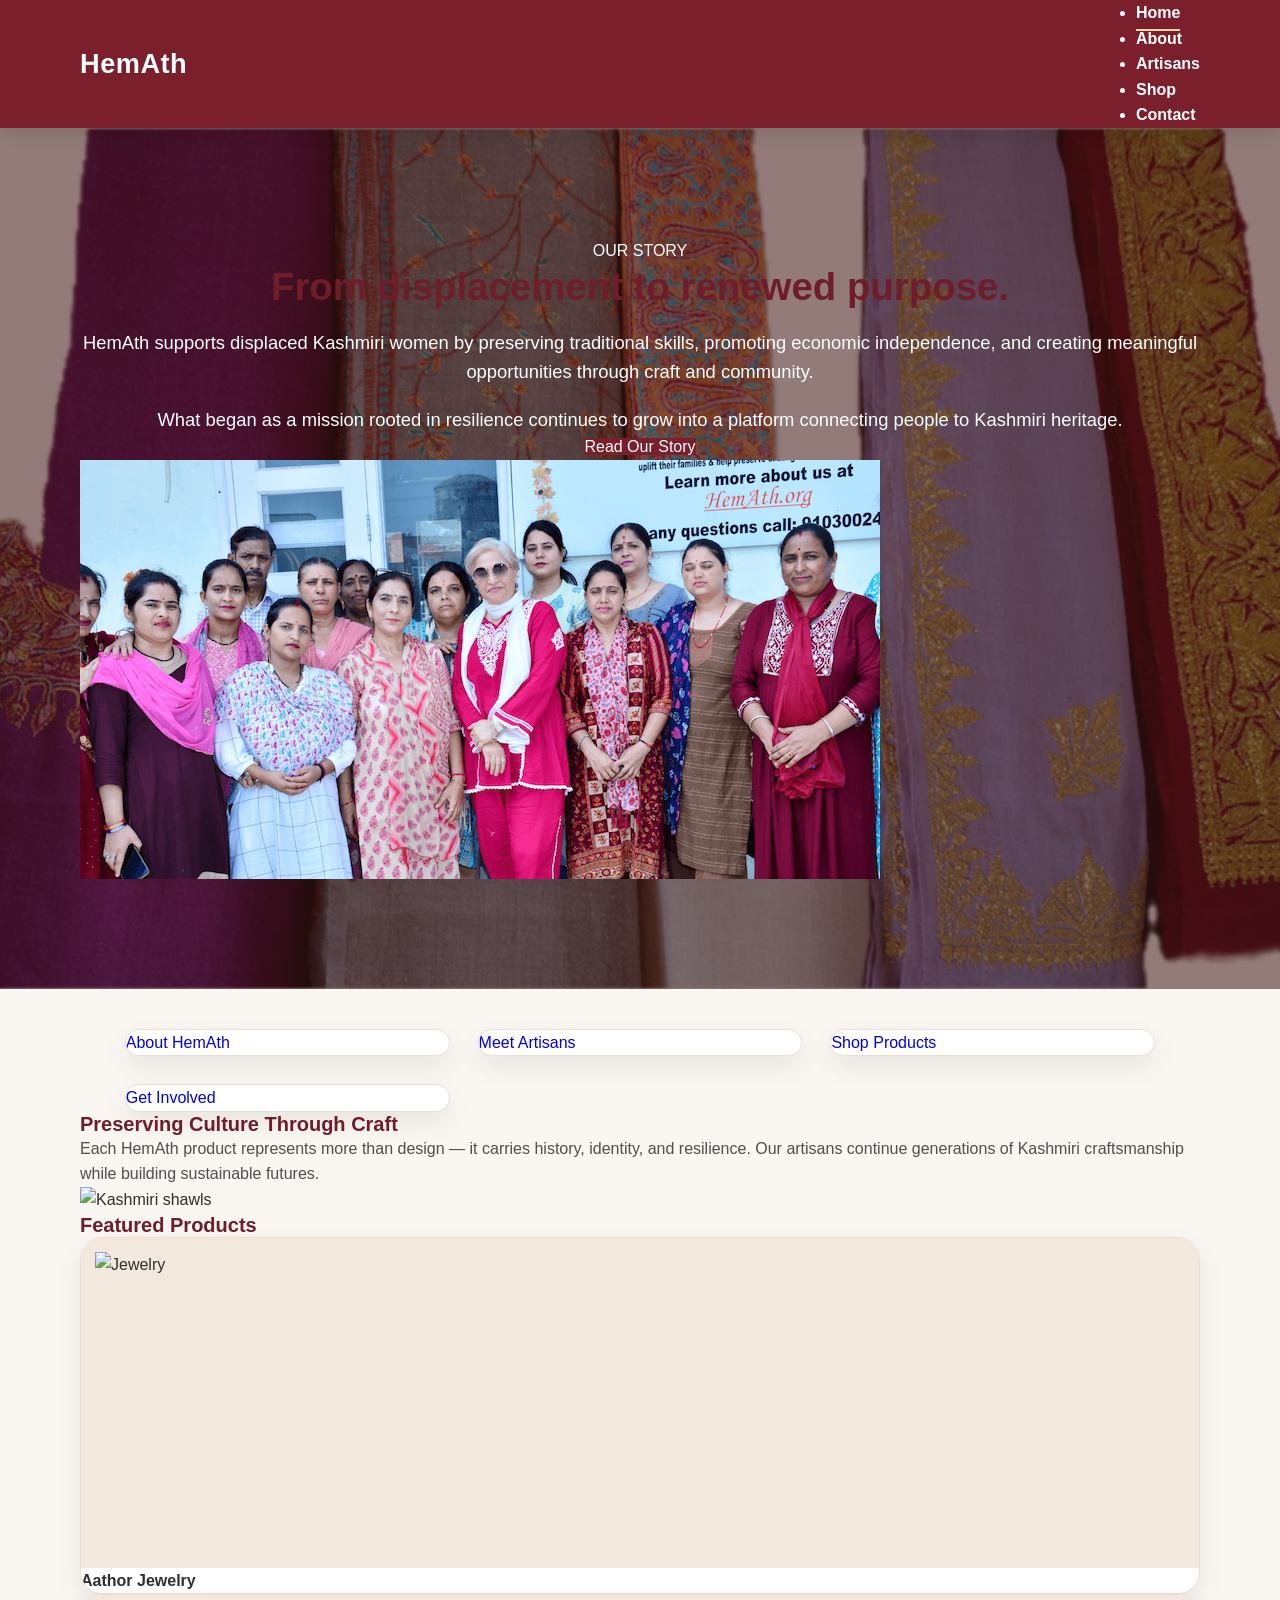
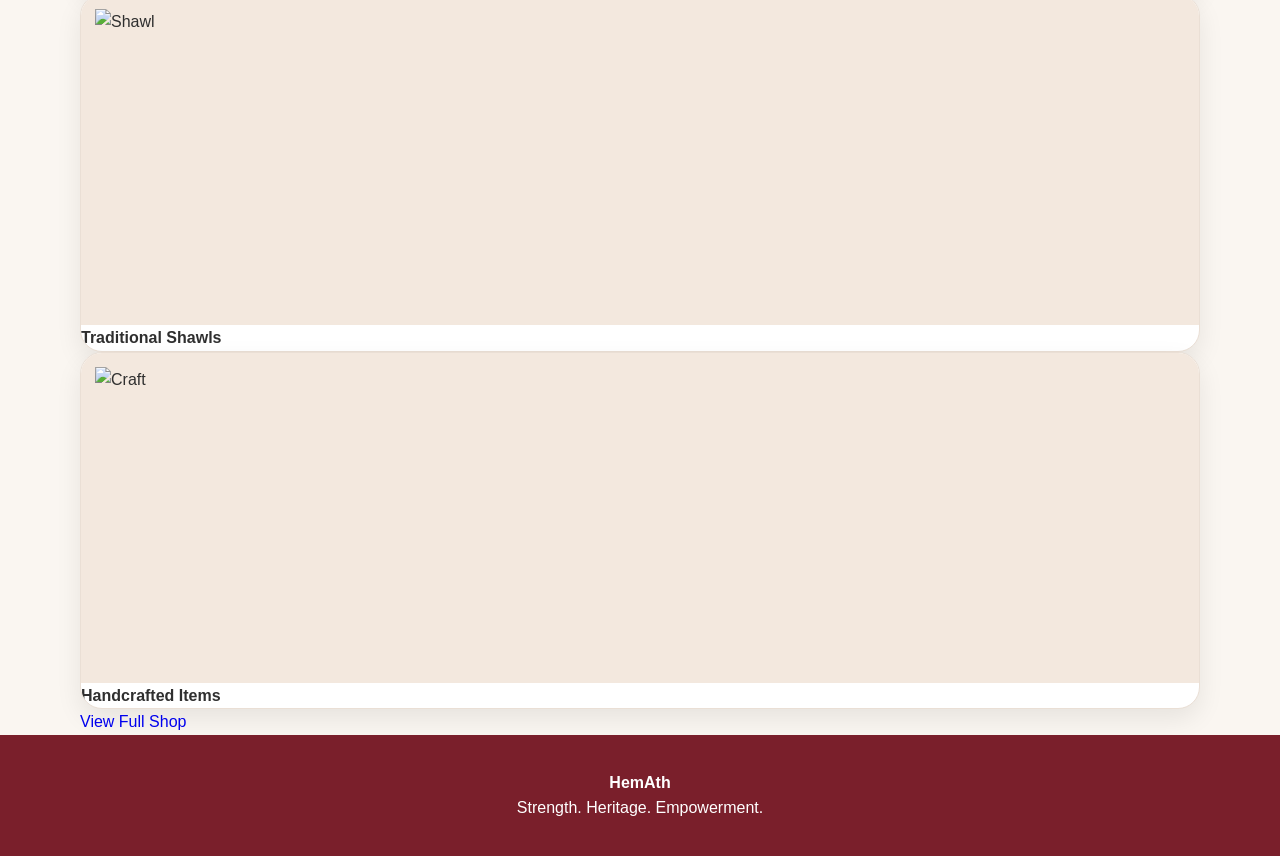
==== commit ce91d082: "Update index.html" ====
--- a/index.html
+++ b/index.html
@@ -1,354 +1,134 @@
 <!DOCTYPE html>
 <html lang="en">
 <head>
-  <meta charset="UTF-8" />
-  <meta name="viewport" content="width=device-width, initial-scale=1.0" />
+  <meta charset="UTF-8">
+  <meta name="viewport" content="width=device-width, initial-scale=1.0">
   <title>HemAth | Home</title>
-  <link rel="stylesheet" href="styles.css" />
-
-  <style>
-    body.home-page {
-      margin: 0;
-      background:
-        radial-gradient(circle at top left, rgba(181, 67, 96, 0.18), transparent 28%),
-        radial-gradient(circle at top right, rgba(214, 163, 74, 0.12), transparent 26%),
-        linear-gradient(180deg, #0f0a16 0%, #130d1d 45%, #17101f 100%);
-      color: #f5efe8;
-      font-family: "Segoe UI", Arial, sans-serif;
-    }
-
-    .home-page .site-header {
-      background: rgba(10, 8, 14, 0.82);
-      backdrop-filter: blur(12px);
-      border-bottom: 1px solid rgba(255,255,255,0.08);
-      position: sticky;
-      top: 0;
-      z-index: 1000;
-    }
-
-    .home-page .logo,
-    .home-page .site-nav a {
-      color: #fff;
-    }
-
-    .home-page .site-nav a.active,
-    .home-page .site-nav a:hover {
-      color: #f0bd62;
-    }
-
-    .home-hero {
-      position: relative;
-      overflow: hidden;
-      padding: 6rem 0 4rem;
-      min-height: 620px;
-      display: flex;
-      align-items: center;
-    }
-
-    .home-hero::before {
-      content: "";
-      position: absolute;
-      inset: 0;
-      background:
-        linear-gradient(90deg, rgba(8,7,12,0.9), rgba(8,7,12,0.62), rgba(8,7,12,0.28)),
-        url("Shawlshowcase.png") center/cover no-repeat;
-      opacity: 0.95;
-    }
-
-    .home-hero::after {
-      content: "";
-      position: absolute;
-      width: 440px;
-      height: 440px;
-      right: -120px;
-      top: -110px;
-      background: radial-gradient(circle, rgba(240,189,98,0.24), transparent 70%);
-    }
-
-    .home-hero-content {
-      position: relative;
-      z-index: 2;
-      max-width: 820px;
-    }
-
-    .section-label {
-      color: #f0bd62;
-      text-transform: uppercase;
-      letter-spacing: 0.14em;
-      font-size: 0.82rem;
-      font-weight: 800;
-      margin-bottom: 1rem;
-    }
-
-    .home-hero h1 {
-      color: #fff;
-      font-size: clamp(2.6rem, 5vw, 4.8rem);
-      line-height: 1.05;
-      margin: 0 0 1.2rem;
-    }
-
-    .home-hero p {
-      color: rgba(255,255,255,0.86);
-      font-size: 1.12rem;
-      line-height: 1.8;
-      max-width: 720px;
-      margin-bottom: 1.5rem;
-    }
-
-    .hero-actions {
-      display: flex;
-      flex-wrap: wrap;
-      gap: 0.9rem;
-    }
-
-    .premium-section {
-      padding: 4.5rem 0;
-    }
-
-    .premium-grid {
-      display: grid;
-      grid-template-columns: 1fr 1fr;
-      gap: 2rem;
-      align-items: center;
-    }
-
-    .premium-copy h2,
-    .collections-heading h2,
-    .mission-band h2 {
-      color: #fff;
-      font-size: clamp(1.9rem, 3vw, 3rem);
-      margin-bottom: 1rem;
-    }
-
-    .premium-copy p,
-    .collections-heading p,
-    .mission-band p {
-      color: rgba(255,255,255,0.76);
-      line-height: 1.8;
-      font-size: 1rem;
-    }
-
-    .premium-image {
-      border-radius: 28px;
-      overflow: hidden;
-      border: 1px solid rgba(255,255,255,0.12);
-      box-shadow: 0 24px 55px rgba(0,0,0,0.28);
-      background: rgba(255,255,255,0.06);
-    }
-
-    .premium-image img {
-      width: 100%;
-      height: 430px;
-      object-fit: cover;
-      display: block;
-    }
-
-    .collections-heading {
-      text-align: center;
-      max-width: 780px;
-      margin: 0 auto 2rem;
-    }
-
-    .collection-grid {
-      display: grid;
-      grid-template-columns: repeat(3, 1fr);
-      gap: 1.1rem;
-    }
-
-    .collection-card {
-      background: linear-gradient(180deg, rgba(255,255,255,0.08), rgba(255,255,255,0.05));
-      border: 1px solid rgba(255,255,255,0.1);
-      border-radius: 24px;
-      overflow: hidden;
-      box-shadow: 0 20px 40px rgba(0,0,0,0.18);
-      transition: 0.25s ease;
-    }
-
-    .collection-card:hover {
-      transform: translateY(-5px);
-      border-color: rgba(240,189,98,0.32);
-    }
-
-    .collection-card img {
-      width: 100%;
-      height: 260px;
-      object-fit: cover;
-      display: block;
-      background: #1a1420;
-    }
-
-    .collection-content {
-      padding: 1.2rem;
-    }
-
-    .collection-content h3 {
-      color: #fff;
-      margin-bottom: 0.6rem;
-    }
-
-    .collection-content p {
-      color: rgba(255,255,255,0.72);
-      line-height: 1.7;
-      margin: 0;
-    }
-
-    .mission-band {
-      margin: 4rem auto;
-      padding: 2.2rem;
-      border-radius: 28px;
-      background: linear-gradient(135deg, rgba(240,189,98,0.14), rgba(255,255,255,0.05));
-      border: 1px solid rgba(240,189,98,0.16);
-      text-align: center;
-      max-width: 980px;
-    }
-
-    .home-page .site-footer {
-      background: rgba(10, 8, 14, 0.82);
-      border-top: 1px solid rgba(255,255,255,0.08);
-    }
-
-    @media (max-width: 900px) {
-      .premium-grid,
-      .collection-grid {
-        grid-template-columns: 1fr;
-      }
-
-      .home-hero {
-        min-height: auto;
-        padding: 5rem 0 3rem;
-      }
-
-      .premium-image img,
-      .collection-card img {
-        height: 300px;
-      }
-    }
-  </style>
+  <link rel="stylesheet" href="styles.css">
 </head>
 
-<body class="home-page">
-  <header class="site-header">
-    <div class="container nav-container">
-      <a href="index.html" class="logo">HemAth</a>
+<body>
 
-      <button class="menu-toggle" id="menu-toggle" aria-label="Open navigation">☰</button>
+<!-- HEADER -->
+<header class="site-header">
+  <div class="container nav-container">
+    <h1 class="logo">HemAth</h1>
 
-      <nav class="site-nav" id="site-nav">
-        <a href="index.html" class="active">Home</a>
-        <a href="about.html">About</a>
-        <a href="artisans.html">Artisans</a>
-        <a href="shop.html">Shop</a>
-        <a href="contact.html">Contact</a>
-      </nav>
+    <nav class="site-nav">
+      <ul>
+        <li><a href="index.html" class="active">Home</a></li>
+        <li><a href="about.html">About</a></li>
+        <li><a href="artisans.html">Artisans</a></li>
+        <li><a href="shop.html">Shop</a></li>
+        <li><a href="contact.html">Contact</a></li>
+      </ul>
+    </nav>
+  </div>
+</header>
+
+<!-- HERO -->
+<section class="hero">
+  <div class="container hero-container">
+
+    <div class="hero-text">
+      <span class="section-tag">OUR STORY</span>
+
+      <h2>From displacement to renewed purpose.</h2>
+
+      <p>
+        HemAth supports displaced Kashmiri women by preserving traditional skills,
+        promoting economic independence, and creating meaningful opportunities
+        through craft and community.
+      </p>
+
+      <p>
+        What began as a mission rooted in resilience continues to grow into a
+        platform connecting people to Kashmiri heritage.
+      </p>
+
+      <a href="about.html" class="btn-primary">Read Our Story</a>
     </div>
-  </header>
 
-  <section class="home-hero">
-    <div class="container">
-      <div class="home-hero-content">
-        <p class="section-label">Strength. Heritage. Empowerment.</p>
-        <h1>Empowering displaced Kashmiri women through craft, culture, and opportunity.</h1>
-        <p>
-          HemAth preserves heritage and supports women artisans through handmade shawls,
-          jewelry, tea, and mission-driven community work.
-        </p>
-        <div class="hero-actions">
-          <a href="shop.html" class="btn btn-primary">Shop Collection</a>
-          <a href="about.html" class="btn btn-secondary">Learn More</a>
-        </div>
-      </div>
+    <div class="hero-image">
+      <img src="geinvolved-1.JPG"
+           alt="HemAth community members"
+           onerror="this.onerror=null; this.src='geinvolved-1.png';">
     </div>
-  </section>
 
-  <section class="premium-section">
-    <div class="container premium-grid">
-      <div class="premium-copy">
-        <p class="section-label">Our Story</p>
-        <h2>From displacement to renewed purpose.</h2>
-        <p>
-          HemAth supports displaced Kashmiri women by preserving traditional skills,
-          promoting economic independence, and creating meaningful opportunities through
-          craft and community.
-        </p>
-        <p>
-          What began as a mission rooted in resilience continues to grow into a digital
-          and product experience that connects more people to Kashmiri heritage.
-        </p>
-        <a href="about.html" class="btn btn-primary">Read Our Story</a>
+  </div>
+</section>
+
+<!-- NAV CARDS / TABS -->
+<section class="quick-links">
+  <div class="container">
+
+    <div class="card-grid">
+      <a href="about.html" class="card">About HemAth</a>
+      <a href="artisans.html" class="card">Meet Artisans</a>
+      <a href="shop.html" class="card">Shop Products</a>
+      <a href="contact.html" class="card">Get Involved</a>
+    </div>
+
+  </div>
+</section>
+
+<!-- FEATURE SECTION -->
+<section class="feature">
+  <div class="container feature-container">
+
+    <div class="feature-text">
+      <h3>Preserving Culture Through Craft</h3>
+      <p>
+        Each HemAth product represents more than design — it carries history,
+        identity, and resilience. Our artisans continue generations of Kashmiri
+        craftsmanship while building sustainable futures.
+      </p>
+    </div>
+
+    <div class="feature-image">
+      <img src="Shawl6Bundle.JPG" alt="Kashmiri shawls">
+    </div>
+
+  </div>
+</section>
+
+<!-- SHOP PREVIEW -->
+<section class="shop-preview">
+  <div class="container">
+
+    <h3>Featured Products</h3>
+
+    <div class="product-grid">
+
+      <div class="product-card">
+        <img src="jewelry.jpg" alt="Jewelry">
+        <h4>Aathor Jewelry</h4>
       </div>
 
-      <div class="premium-image">
-        <img src="geinvolved-1.png" alt="HemAth community members">
-      </div>
-    </div>
-  </section>
-
-  <section class="premium-section">
-    <div class="container">
-      <div class="collections-heading">
-        <p class="section-label">Featured Collections</p>
-        <h2>Handcrafted with meaning.</h2>
-        <p>
-          Explore products rooted in Kashmiri culture, craftsmanship, and community impact.
-        </p>
+      <div class="product-card">
+        <img src="Shawl6Bundle.JPG" alt="Shawl">
+        <h4>Traditional Shawls</h4>
       </div>
 
-      <div class="collection-grid">
-        <div class="collection-card">
-          <img src="AathorCollection.png" alt="Aathor jewelry collection">
-          <div class="collection-content">
-            <h3>Aathor & Jewelry</h3>
-            <p>Traditional handcrafted pieces inspired by a cherished Kashmiri cultural form.</p>
-          </div>
-        </div>
-
-        <div class="collection-card">
-          <img src="Shawlshowcase.png" alt="HemAth shawl collection">
-          <div class="collection-content">
-            <h3>Embroidered Shawls</h3>
-            <p>Elegant textiles shaped by traditional detail, careful embroidery, and timeless style.</p>
-          </div>
-        </div>
-
-        <div class="collection-card">
-          <img src="Kasmirigreenteakhewa.png" alt="Kashmiri khewa tea">
-          <div class="collection-content">
-            <h3>Kashmiri Khewa</h3>
-            <p>Warm tea blends that connect HemAth’s collection to Kashmiri culinary heritage.</p>
-          </div>
-        </div>
-      </div>
-    </div>
-  </section>
-
-  <section class="container mission-band">
-    <p class="section-label">Mission in Action</p>
-    <h2>Every product supports a larger purpose.</h2>
-    <p>
-      HemAth is building toward a simple e-commerce experience where people can browse and purchase
-      products easily while directly supporting displaced Kashmiri women. The goal is not just a store —
-      it is a mission-led product space that combines culture, storytelling, and real economic opportunity.
-    </p>
-    <a href="shop.html" class="btn btn-primary">Explore Shop</a>
-  </section>
-
-  <footer class="site-footer">
-    <div class="container footer-content">
-      <div>
-        <h3>HemAth</h3>
-        <p>Handmade heritage. Thoughtful design. Community impact.</p>
+      <div class="product-card">
+        <img src="DSC00056.JPG" alt="Craft">
+        <h4>Handcrafted Items</h4>
       </div>
 
-      <div class="footer-links">
-        <a href="index.html">Home</a>
-        <a href="about.html">About</a>
-        <a href="artisans.html">Artisans</a>
-        <a href="shop.html">Shop</a>
-        <a href="contact.html">Contact</a>
-      </div>
     </div>
-  </footer>
 
-  <script src="script.js"></script>
+    <a href="shop.html" class="btn-secondary">View Full Shop</a>
+
+  </div>
+</section>
+
+<!-- FOOTER -->
+<footer class="site-footer">
+  <div class="container">
+    <h4>HemAth</h4>
+    <p>Strength. Heritage. Empowerment.</p>
+  </div>
+</footer>
+
 </body>
 </html>
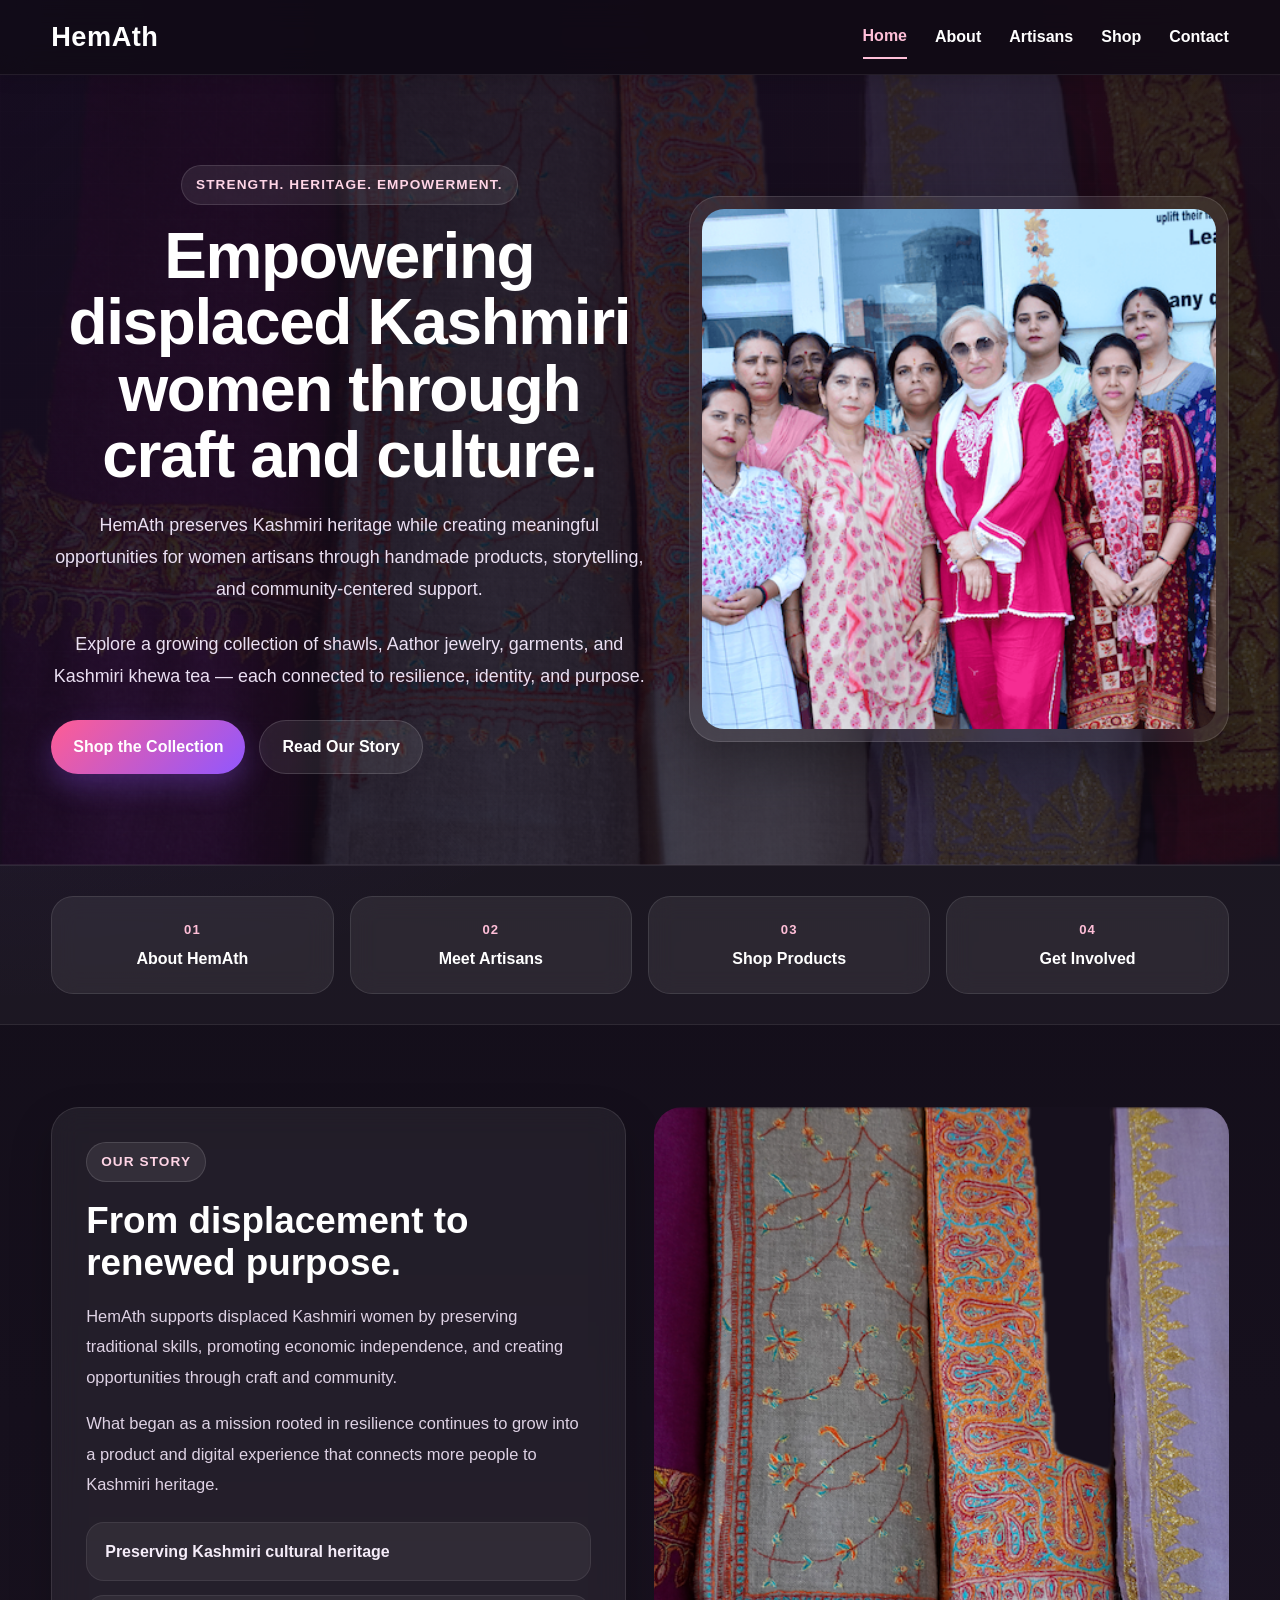
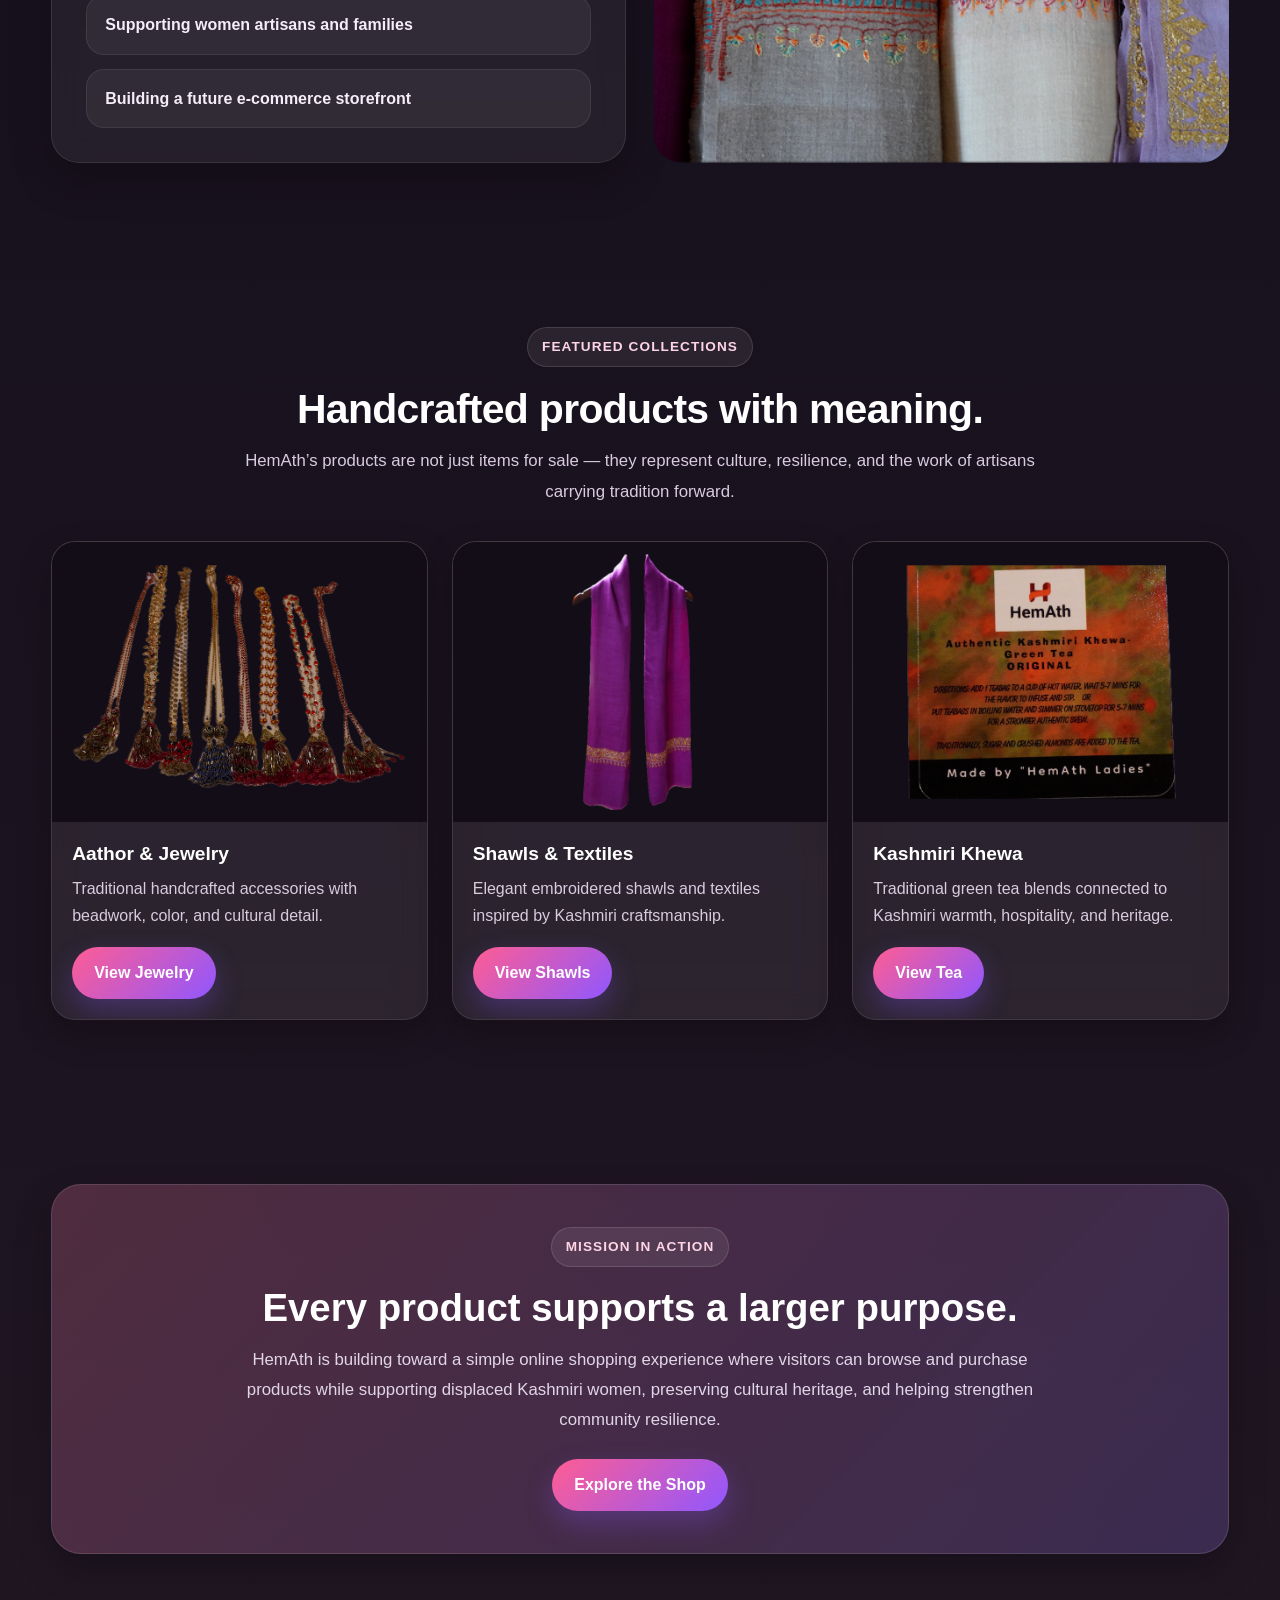
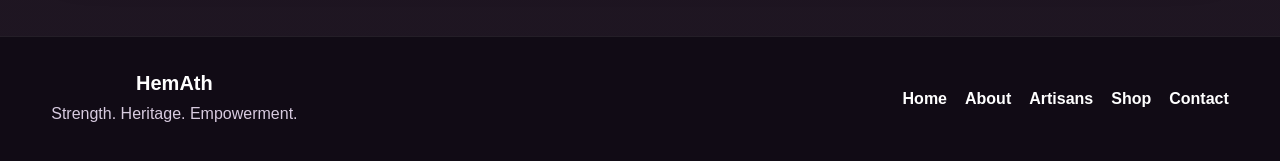
==== commit 796c95a4: "Update index.html" ====
--- a/index.html
+++ b/index.html
@@ -1,134 +1,695 @@
 <!DOCTYPE html>
 <html lang="en">
 <head>
-  <meta charset="UTF-8">
-  <meta name="viewport" content="width=device-width, initial-scale=1.0">
-  <title>HemAth | Home</title>
-  <link rel="stylesheet" href="styles.css">
+  <meta charset="UTF-8" />
+  <meta name="viewport" content="width=device-width, initial-scale=1.0" />
+  <title>HemAth | Strength. Heritage. Empowerment.</title>
+  <link rel="stylesheet" href="styles.css" />
+
+  <style>
+    * {
+      box-sizing: border-box;
+    }
+
+    body.home-page {
+      margin: 0;
+      font-family: "Segoe UI", Arial, sans-serif;
+      background:
+        radial-gradient(circle at top left, rgba(132, 66, 255, 0.18), transparent 28%),
+        radial-gradient(circle at top right, rgba(255, 87, 143, 0.14), transparent 24%),
+        linear-gradient(180deg, #0f0b14 0%, #16101d 42%, #1f1622 100%);
+      color: #f7f1fb;
+    }
+
+    .container {
+      width: min(1180px, 92%);
+      margin: 0 auto;
+    }
+
+    .site-header {
+      background: rgba(16, 11, 20, 0.9);
+      backdrop-filter: blur(14px);
+      border-bottom: 1px solid rgba(255,255,255,0.08);
+      position: sticky;
+      top: 0;
+      z-index: 1000;
+    }
+
+    .nav-container {
+      min-height: 74px;
+      display: flex;
+      justify-content: space-between;
+      align-items: center;
+      gap: 20px;
+    }
+
+    .logo {
+      color: #fff;
+      font-size: 1.8rem;
+      font-weight: 900;
+      text-decoration: none;
+      letter-spacing: -0.5px;
+    }
+
+    .site-nav {
+      display: flex;
+      gap: 28px;
+      align-items: center;
+    }
+
+    .site-nav a {
+      color: #fff;
+      text-decoration: none;
+      font-weight: 800;
+      font-size: 1rem;
+      padding-bottom: 8px;
+    }
+
+    .site-nav a.active,
+    .site-nav a:hover {
+      color: #ffbfd8;
+      border-bottom: 2px solid #ffbfd8;
+    }
+
+    .menu-toggle {
+      display: none;
+      background: none;
+      color: #fff;
+      border: none;
+      font-size: 1.8rem;
+      cursor: pointer;
+    }
+
+    .btn {
+      display: inline-flex;
+      align-items: center;
+      justify-content: center;
+      padding: 13px 22px;
+      border-radius: 999px;
+      font-weight: 800;
+      text-decoration: none;
+      transition: 0.25s ease;
+      border: none;
+      cursor: pointer;
+    }
+
+    .btn-primary {
+      background: linear-gradient(135deg, #ff5d93, #9057ff);
+      color: #fff;
+      box-shadow: 0 12px 28px rgba(144, 87, 255, 0.28);
+    }
+
+    .btn-secondary {
+      background: rgba(255,255,255,0.08);
+      color: #fff;
+      border: 1px solid rgba(255,255,255,0.14);
+    }
+
+    .btn:hover {
+      transform: translateY(-2px);
+    }
+
+    .hero {
+      position: relative;
+      overflow: hidden;
+      min-height: 680px;
+      display: flex;
+      align-items: center;
+      padding: 90px 0;
+      background:
+        linear-gradient(135deg, rgba(20, 11, 28, 0.88), rgba(20, 14, 28, 0.7)),
+        url("Shawlshowcase.png") center/cover no-repeat;
+      border-bottom: 1px solid rgba(255,255,255,0.08);
+    }
+
+    .hero::after {
+      content: "";
+      position: absolute;
+      inset: 0;
+      background:
+        linear-gradient(90deg, rgba(255,255,255,0.03) 1px, transparent 1px),
+        linear-gradient(rgba(255,255,255,0.03) 1px, transparent 1px);
+      background-size: 36px 36px;
+      opacity: 0.16;
+      pointer-events: none;
+    }
+
+    .hero-grid {
+      position: relative;
+      z-index: 2;
+      display: grid;
+      grid-template-columns: 1.05fr 0.95fr;
+      gap: 42px;
+      align-items: center;
+    }
+
+    .eyebrow {
+      display: inline-block;
+      color: #ffd5e6;
+      background: rgba(255,255,255,0.08);
+      border: 1px solid rgba(255,255,255,0.12);
+      border-radius: 999px;
+      padding: 8px 14px;
+      font-size: 0.85rem;
+      font-weight: 900;
+      letter-spacing: 0.08em;
+      text-transform: uppercase;
+      margin-bottom: 18px;
+    }
+
+    .hero h1 {
+      color: #fff;
+      font-size: clamp(2.7rem, 5vw, 5.2rem);
+      line-height: 1.04;
+      margin: 0 0 20px;
+      letter-spacing: -1.4px;
+    }
+
+    .hero p {
+      color: #eadff2;
+      font-size: 1.12rem;
+      line-height: 1.8;
+      max-width: 760px;
+      margin: 0 0 22px;
+    }
+
+    .hero-actions {
+      display: flex;
+      flex-wrap: wrap;
+      gap: 14px;
+      margin-top: 28px;
+    }
+
+    .hero-image-card {
+      background: rgba(255,255,255,0.07);
+      border: 1px solid rgba(255,255,255,0.12);
+      border-radius: 30px;
+      overflow: hidden;
+      backdrop-filter: blur(14px);
+      box-shadow: 0 24px 54px rgba(0,0,0,0.32);
+      padding: 12px;
+    }
+
+    .hero-image-card img {
+      width: 100%;
+      height: 520px;
+      object-fit: cover;
+      border-radius: 22px;
+      display: block;
+      background: #16101d;
+    }
+
+    .quick-tabs {
+      padding: 30px 0;
+      background: rgba(255,255,255,0.035);
+      border-top: 1px solid rgba(255,255,255,0.08);
+      border-bottom: 1px solid rgba(255,255,255,0.08);
+    }
+
+    .tab-grid {
+      display: grid;
+      grid-template-columns: repeat(4, 1fr);
+      gap: 16px;
+    }
+
+    .tab-card {
+      display: block;
+      padding: 22px 18px;
+      border-radius: 22px;
+      background: rgba(255,255,255,0.07);
+      border: 1px solid rgba(255,255,255,0.1);
+      color: #fff;
+      text-decoration: none;
+      font-weight: 900;
+      text-align: center;
+      transition: 0.25s ease;
+      backdrop-filter: blur(12px);
+    }
+
+    .tab-card span {
+      display: block;
+      color: #ffbfd8;
+      font-size: 0.82rem;
+      margin-bottom: 6px;
+      text-transform: uppercase;
+      letter-spacing: 0.08em;
+    }
+
+    .tab-card:hover {
+      transform: translateY(-4px);
+      background: linear-gradient(135deg, rgba(255,93,147,0.22), rgba(144,87,255,0.2));
+      border-color: rgba(255,188,215,0.35);
+    }
+
+    .section {
+      padding: 82px 0;
+    }
+
+    .section-heading {
+      max-width: 820px;
+      margin: 0 auto 34px;
+      text-align: center;
+    }
+
+    .section-heading h2 {
+      color: #fff;
+      font-size: clamp(2rem, 3.2vw, 3.2rem);
+      margin: 0 0 12px;
+      letter-spacing: -0.7px;
+    }
+
+    .section-heading p {
+      color: #d8cbe0;
+      line-height: 1.8;
+      font-size: 1.05rem;
+      margin: 0;
+    }
+
+    .story-grid {
+      display: grid;
+      grid-template-columns: 1fr 1fr;
+      gap: 28px;
+      align-items: stretch;
+    }
+
+    .glass-panel {
+      background: rgba(255,255,255,0.06);
+      border: 1px solid rgba(255,255,255,0.1);
+      border-radius: 28px;
+      backdrop-filter: blur(14px);
+      box-shadow: 0 18px 42px rgba(0,0,0,0.22);
+    }
+
+    .story-copy {
+      padding: 34px;
+    }
+
+    .story-copy h2 {
+      color: #fff;
+      font-size: 2.3rem;
+      margin: 0 0 16px;
+      line-height: 1.15;
+    }
+
+    .story-copy p {
+      color: #ded2e4;
+      line-height: 1.85;
+      margin: 0 0 16px;
+      font-size: 1.03rem;
+    }
+
+    .story-image img {
+      width: 100%;
+      height: 100%;
+      min-height: 430px;
+      object-fit: cover;
+      border-radius: 28px;
+      display: block;
+      background: #16101d;
+    }
+
+    .impact-list {
+      display: grid;
+      gap: 14px;
+      margin-top: 22px;
+    }
+
+    .impact-item {
+      padding: 16px 18px;
+      border-radius: 18px;
+      background: rgba(255,255,255,0.055);
+      border: 1px solid rgba(255,255,255,0.08);
+      color: #f5edf9;
+      font-weight: 700;
+    }
+
+    .collection-grid {
+      display: grid;
+      grid-template-columns: repeat(3, 1fr);
+      gap: 24px;
+    }
+
+    .collection-card {
+      background: rgba(255,255,255,0.07);
+      border: 1px solid rgba(255,255,255,0.1);
+      border-radius: 24px;
+      overflow: hidden;
+      backdrop-filter: blur(14px);
+      box-shadow: 0 14px 34px rgba(0,0,0,0.22);
+      transition: 0.25s ease;
+    }
+
+    .collection-card:hover {
+      transform: translateY(-5px);
+      border-color: rgba(255, 188, 215, 0.35);
+    }
+
+    .collection-card img {
+      width: 100%;
+      height: 280px;
+      object-fit: contain;
+      background: #120d17;
+      padding: 12px;
+      display: block;
+    }
+
+    .collection-content {
+      padding: 20px;
+    }
+
+    .collection-content h3 {
+      color: #fff;
+      margin: 0 0 10px;
+      font-size: 1.2rem;
+    }
+
+    .collection-content p {
+      color: #d8ccdf;
+      line-height: 1.7;
+      margin: 0 0 18px;
+    }
+
+    .mission-banner {
+      padding: 42px;
+      border-radius: 30px;
+      background:
+        linear-gradient(135deg, rgba(255, 93, 147, 0.18), rgba(144, 87, 255, 0.16)),
+        rgba(255,255,255,0.06);
+      border: 1px solid rgba(255,255,255,0.12);
+      box-shadow: 0 16px 36px rgba(0,0,0,0.22);
+      text-align: center;
+    }
+
+    .mission-banner h2 {
+      color: #fff;
+      font-size: clamp(2rem, 3vw, 3rem);
+      margin: 0 0 14px;
+    }
+
+    .mission-banner p {
+      color: #e1d6e7;
+      max-width: 820px;
+      margin: 0 auto 24px;
+      line-height: 1.8;
+      font-size: 1.05rem;
+    }
+
+    .site-footer {
+      background: rgba(16, 11, 20, 0.9);
+      border-top: 1px solid rgba(255,255,255,0.08);
+      padding: 34px 0;
+    }
+
+    .footer-content {
+      display: flex;
+      justify-content: space-between;
+      align-items: center;
+      gap: 22px;
+      color: #fff;
+    }
+
+    .footer-content h3 {
+      margin: 0 0 6px;
+      color: #fff;
+    }
+
+    .footer-content p {
+      margin: 0;
+      color: #d8cbe0;
+    }
+
+    .footer-links {
+      display: flex;
+      flex-wrap: wrap;
+      gap: 18px;
+    }
+
+    .footer-links a {
+      color: #fff;
+      text-decoration: none;
+      font-weight: 700;
+    }
+
+    .footer-links a:hover {
+      color: #ffbfd8;
+    }
+
+    @media (max-width: 980px) {
+      .hero-grid,
+      .story-grid {
+        grid-template-columns: 1fr;
+      }
+
+      .collection-grid {
+        grid-template-columns: 1fr;
+      }
+
+      .tab-grid {
+        grid-template-columns: repeat(2, 1fr);
+      }
+
+      .hero-image-card img,
+      .story-image img {
+        height: 360px;
+        min-height: 360px;
+      }
+    }
+
+    @media (max-width: 720px) {
+      .menu-toggle {
+        display: block;
+      }
+
+      .site-nav {
+        display: none;
+        position: absolute;
+        top: 74px;
+        left: 0;
+        right: 0;
+        padding: 18px;
+        background: rgba(16, 11, 20, 0.96);
+        backdrop-filter: blur(14px);
+        flex-direction: column;
+        align-items: flex-start;
+      }
+
+      .site-nav.show {
+        display: flex;
+      }
+
+      .tab-grid {
+        grid-template-columns: 1fr;
+      }
+
+      .hero {
+        min-height: auto;
+        padding: 70px 0;
+      }
+
+      .story-copy,
+      .mission-banner {
+        padding: 26px;
+      }
+
+      .footer-content {
+        flex-direction: column;
+        text-align: center;
+      }
+
+      .footer-links {
+        justify-content: center;
+      }
+    }
+  </style>
 </head>
 
-<body>
-
-<!-- HEADER -->
-<header class="site-header">
-  <div class="container nav-container">
-    <h1 class="logo">HemAth</h1>
-
-    <nav class="site-nav">
-      <ul>
-        <li><a href="index.html" class="active">Home</a></li>
-        <li><a href="about.html">About</a></li>
-        <li><a href="artisans.html">Artisans</a></li>
-        <li><a href="shop.html">Shop</a></li>
-        <li><a href="contact.html">Contact</a></li>
-      </ul>
-    </nav>
-  </div>
-</header>
-
-<!-- HERO -->
-<section class="hero">
-  <div class="container hero-container">
-
-    <div class="hero-text">
-      <span class="section-tag">OUR STORY</span>
-
-      <h2>From displacement to renewed purpose.</h2>
-
-      <p>
-        HemAth supports displaced Kashmiri women by preserving traditional skills,
-        promoting economic independence, and creating meaningful opportunities
-        through craft and community.
-      </p>
-
-      <p>
-        What began as a mission rooted in resilience continues to grow into a
-        platform connecting people to Kashmiri heritage.
-      </p>
-
-      <a href="about.html" class="btn-primary">Read Our Story</a>
+<body class="home-page">
+  <header class="site-header">
+    <div class="container nav-container">
+      <a href="index.html" class="logo">HemAth</a>
+
+      <button class="menu-toggle" id="menu-toggle" aria-label="Open navigation">☰</button>
+
+      <nav class="site-nav" id="site-nav">
+        <a href="index.html" class="active">Home</a>
+        <a href="about.html">About</a>
+        <a href="artisans.html">Artisans</a>
+        <a href="shop.html">Shop</a>
+        <a href="contact.html">Contact</a>
+      </nav>
     </div>
-
-    <div class="hero-image">
-      <img src="geinvolved-1.JPG"
-           alt="HemAth community members"
-           onerror="this.onerror=null; this.src='geinvolved-1.png';">
+  </header>
+
+  <main>
+    <section class="hero">
+      <div class="container hero-grid">
+        <div class="hero-copy">
+          <span class="eyebrow">Strength. Heritage. Empowerment.</span>
+          <h1>Empowering displaced Kashmiri women through craft and culture.</h1>
+          <p>
+            HemAth preserves Kashmiri heritage while creating meaningful opportunities for women artisans through handmade products, storytelling, and community-centered support.
+          </p>
+          <p>
+            Explore a growing collection of shawls, Aathor jewelry, garments, and Kashmiri khewa tea — each connected to resilience, identity, and purpose.
+          </p>
+
+          <div class="hero-actions">
+            <a href="shop.html" class="btn btn-primary">Shop the Collection</a>
+            <a href="about.html" class="btn btn-secondary">Read Our Story</a>
+          </div>
+        </div>
+
+        <div class="hero-image-card">
+          <img
+            src="geinvolved-1.JPG"
+            alt="HemAth community members"
+            onerror="this.onerror=null; this.src='geinvolved-1.png';"
+          />
+        </div>
+      </div>
+    </section>
+
+    <section class="quick-tabs">
+      <div class="container tab-grid">
+        <a href="about.html" class="tab-card">
+          <span>01</span>
+          About HemAth
+        </a>
+
+        <a href="artisans.html" class="tab-card">
+          <span>02</span>
+          Meet Artisans
+        </a>
+
+        <a href="shop.html" class="tab-card">
+          <span>03</span>
+          Shop Products
+        </a>
+
+        <a href="contact.html" class="tab-card">
+          <span>04</span>
+          Get Involved
+        </a>
+      </div>
+    </section>
+
+    <section class="section">
+      <div class="container story-grid">
+        <div class="glass-panel story-copy">
+          <span class="eyebrow">Our Story</span>
+          <h2>From displacement to renewed purpose.</h2>
+          <p>
+            HemAth supports displaced Kashmiri women by preserving traditional skills, promoting economic independence, and creating opportunities through craft and community.
+          </p>
+          <p>
+            What began as a mission rooted in resilience continues to grow into a product and digital experience that connects more people to Kashmiri heritage.
+          </p>
+
+          <div class="impact-list">
+            <div class="impact-item">Preserving Kashmiri cultural heritage</div>
+            <div class="impact-item">Supporting women artisans and families</div>
+            <div class="impact-item">Building a future e-commerce storefront</div>
+          </div>
+        </div>
+
+        <div class="story-image">
+          <img
+            src="Shawlshowcase.png"
+            alt="HemAth shawl collection"
+            onerror="this.onerror=null; this.src='Shawlshowcase.JPG';"
+          />
+        </div>
+      </div>
+    </section>
+
+    <section class="section">
+      <div class="container">
+        <div class="section-heading">
+          <span class="eyebrow">Featured Collections</span>
+          <h2>Handcrafted products with meaning.</h2>
+          <p>
+            HemAth’s products are not just items for sale — they represent culture, resilience, and the work of artisans carrying tradition forward.
+          </p>
+        </div>
+
+        <div class="collection-grid">
+          <div class="collection-card">
+            <img
+              src="AathorCollection.png"
+              alt="Aathor collection"
+              onerror="this.onerror=null; this.src='AathorCollection.JPG';"
+            />
+            <div class="collection-content">
+              <h3>Aathor & Jewelry</h3>
+              <p>
+                Traditional handcrafted accessories with beadwork, color, and cultural detail.
+              </p>
+              <a href="shop.html" class="btn btn-primary">View Jewelry</a>
+            </div>
+          </div>
+
+          <div class="collection-card">
+            <img
+              src="Shawl1.png"
+              alt="Kashmiri shawl"
+              onerror="this.onerror=null; this.src='Shawl1.JPG';"
+            />
+            <div class="collection-content">
+              <h3>Shawls & Textiles</h3>
+              <p>
+                Elegant embroidered shawls and textiles inspired by Kashmiri craftsmanship.
+              </p>
+              <a href="shop.html" class="btn btn-primary">View Shawls</a>
+            </div>
+          </div>
+
+          <div class="collection-card">
+            <img
+              src="Kasmirigreenteakhewa.png"
+              alt="Kashmiri khewa tea"
+              onerror="this.onerror=null; this.src='Kasmirigreenteakhewa.JPG';"
+            />
+            <div class="collection-content">
+              <h3>Kashmiri Khewa</h3>
+              <p>
+                Traditional green tea blends connected to Kashmiri warmth, hospitality, and heritage.
+              </p>
+              <a href="shop.html" class="btn btn-primary">View Tea</a>
+            </div>
+          </div>
+        </div>
+      </div>
+    </section>
+
+    <section class="section">
+      <div class="container mission-banner">
+        <span class="eyebrow">Mission in Action</span>
+        <h2>Every product supports a larger purpose.</h2>
+        <p>
+          HemAth is building toward a simple online shopping experience where visitors can browse and purchase products while supporting displaced Kashmiri women, preserving cultural heritage, and helping strengthen community resilience.
+        </p>
+        <a href="shop.html" class="btn btn-primary">Explore the Shop</a>
+      </div>
+    </section>
+  </main>
+
+  <footer class="site-footer">
+    <div class="container footer-content">
+      <div>
+        <h3>HemAth</h3>
+        <p>Strength. Heritage. Empowerment.</p>
+      </div>
+
+      <div class="footer-links">
+        <a href="index.html">Home</a>
+        <a href="about.html">About</a>
+        <a href="artisans.html">Artisans</a>
+        <a href="shop.html">Shop</a>
+        <a href="contact.html">Contact</a>
+      </div>
     </div>
-
-  </div>
-</section>
-
-<!-- NAV CARDS / TABS -->
-<section class="quick-links">
-  <div class="container">
-
-    <div class="card-grid">
-      <a href="about.html" class="card">About HemAth</a>
-      <a href="artisans.html" class="card">Meet Artisans</a>
-      <a href="shop.html" class="card">Shop Products</a>
-      <a href="contact.html" class="card">Get Involved</a>
-    </div>
-
-  </div>
-</section>
-
-<!-- FEATURE SECTION -->
-<section class="feature">
-  <div class="container feature-container">
-
-    <div class="feature-text">
-      <h3>Preserving Culture Through Craft</h3>
-      <p>
-        Each HemAth product represents more than design — it carries history,
-        identity, and resilience. Our artisans continue generations of Kashmiri
-        craftsmanship while building sustainable futures.
-      </p>
-    </div>
-
-    <div class="feature-image">
-      <img src="Shawl6Bundle.JPG" alt="Kashmiri shawls">
-    </div>
-
-  </div>
-</section>
-
-<!-- SHOP PREVIEW -->
-<section class="shop-preview">
-  <div class="container">
-
-    <h3>Featured Products</h3>
-
-    <div class="product-grid">
-
-      <div class="product-card">
-        <img src="jewelry.jpg" alt="Jewelry">
-        <h4>Aathor Jewelry</h4>
-      </div>
-
-      <div class="product-card">
-        <img src="Shawl6Bundle.JPG" alt="Shawl">
-        <h4>Traditional Shawls</h4>
-      </div>
-
-      <div class="product-card">
-        <img src="DSC00056.JPG" alt="Craft">
-        <h4>Handcrafted Items</h4>
-      </div>
-
-    </div>
-
-    <a href="shop.html" class="btn-secondary">View Full Shop</a>
-
-  </div>
-</section>
-
-<!-- FOOTER -->
-<footer class="site-footer">
-  <div class="container">
-    <h4>HemAth</h4>
-    <p>Strength. Heritage. Empowerment.</p>
-  </div>
-</footer>
-
+  </footer>
+
+  <script src="script.js"></script>
 </body>
 </html>
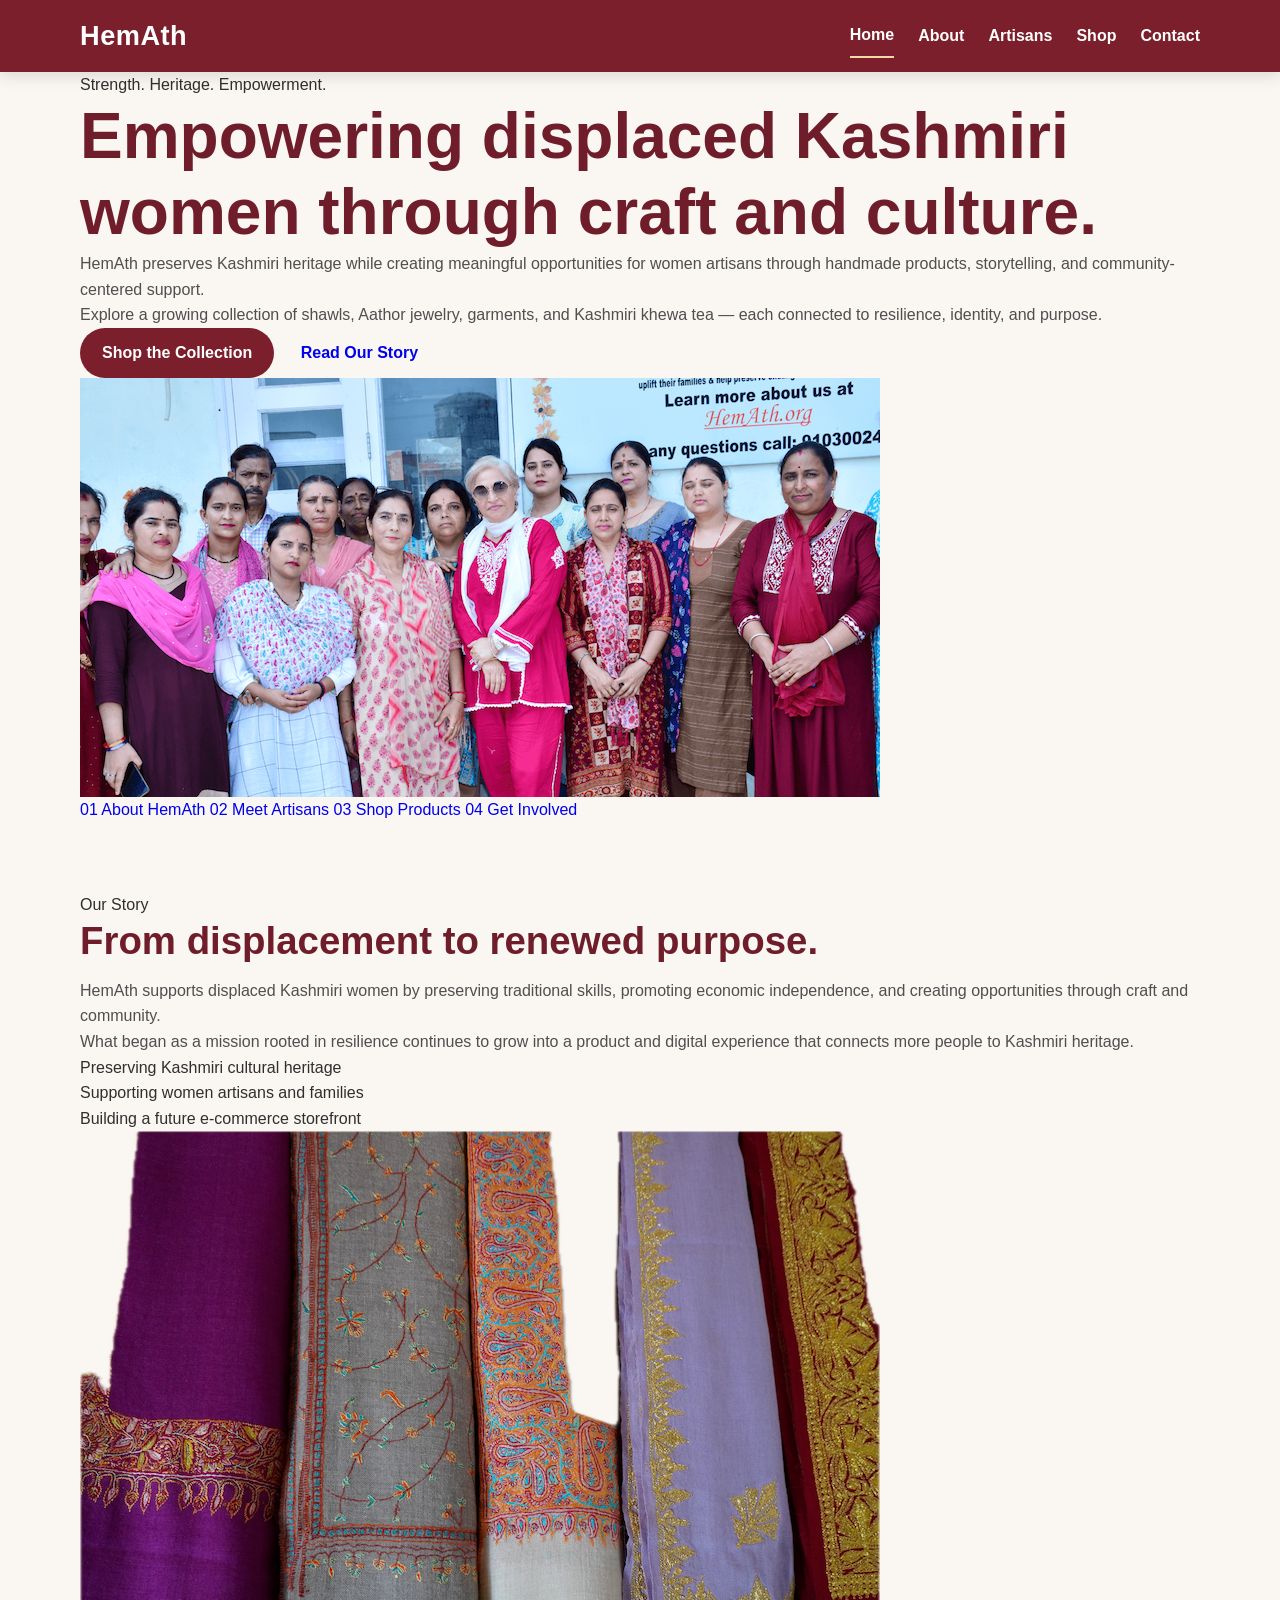
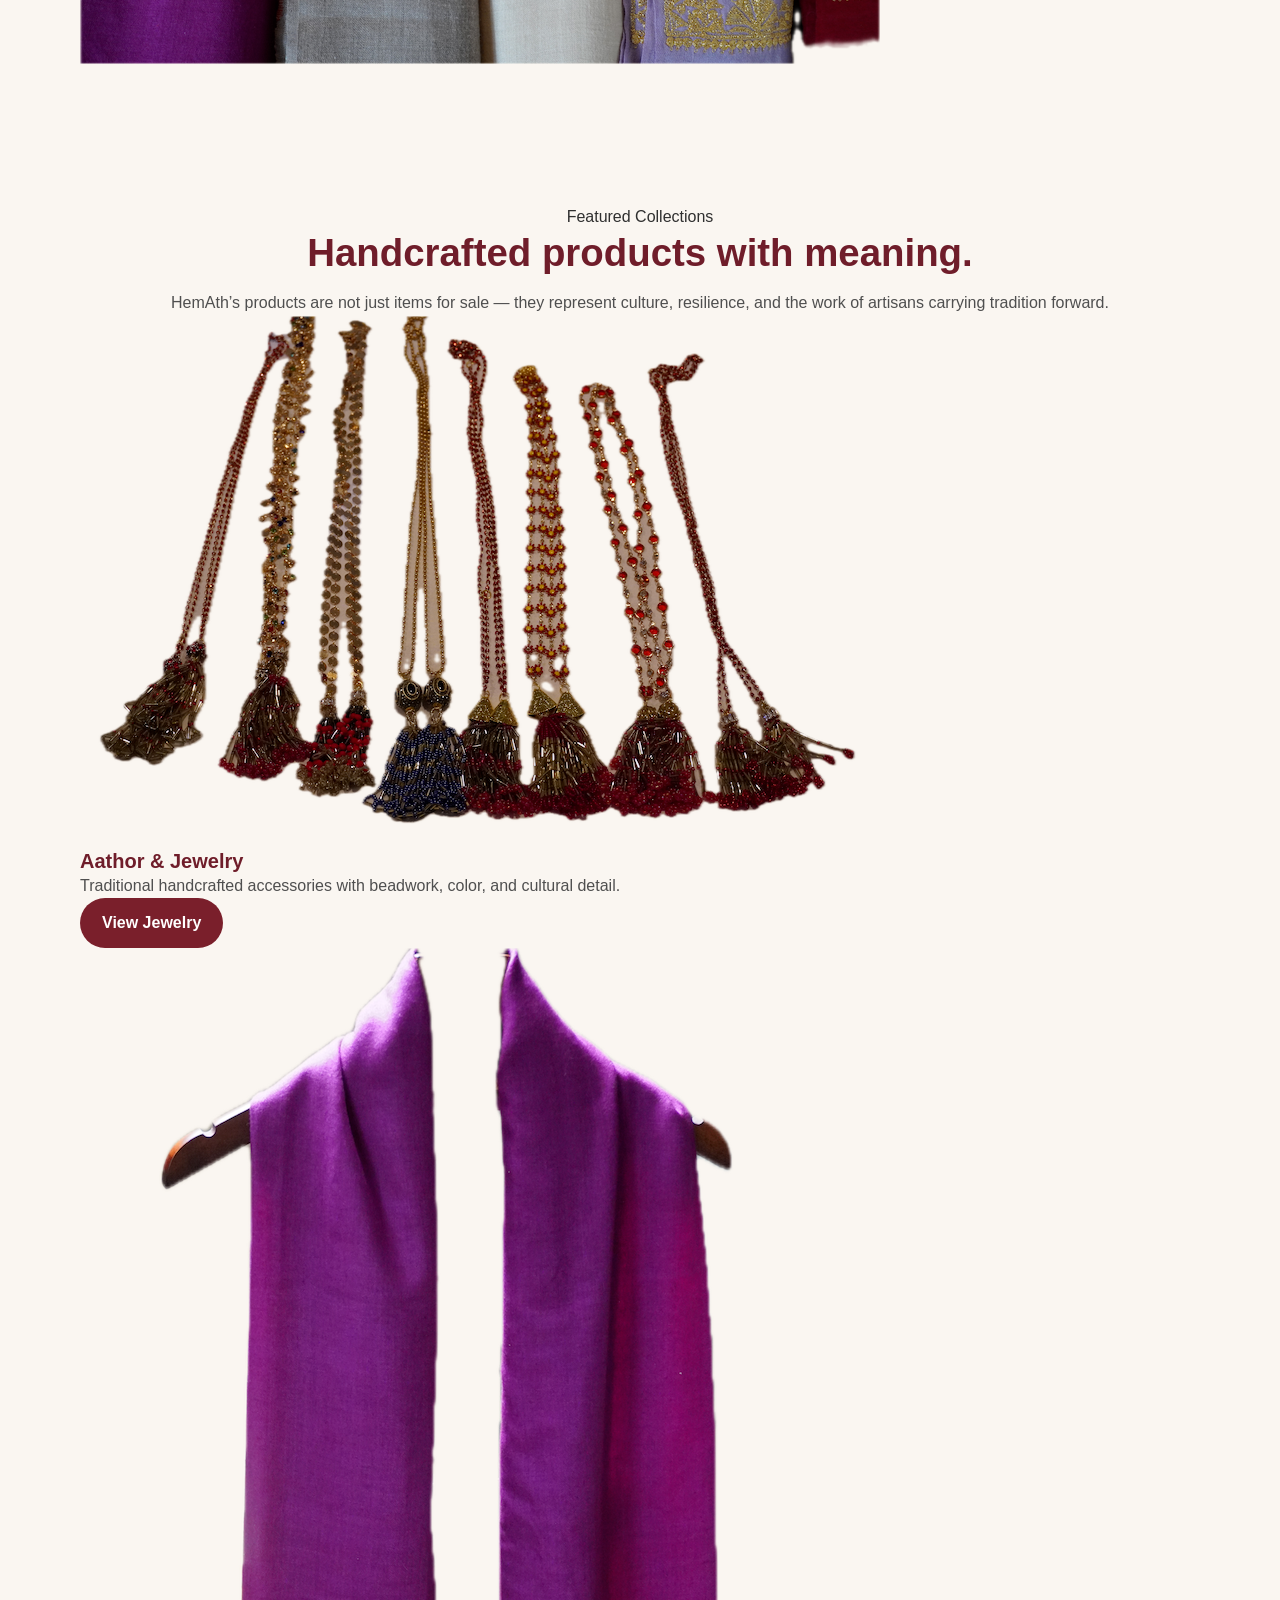
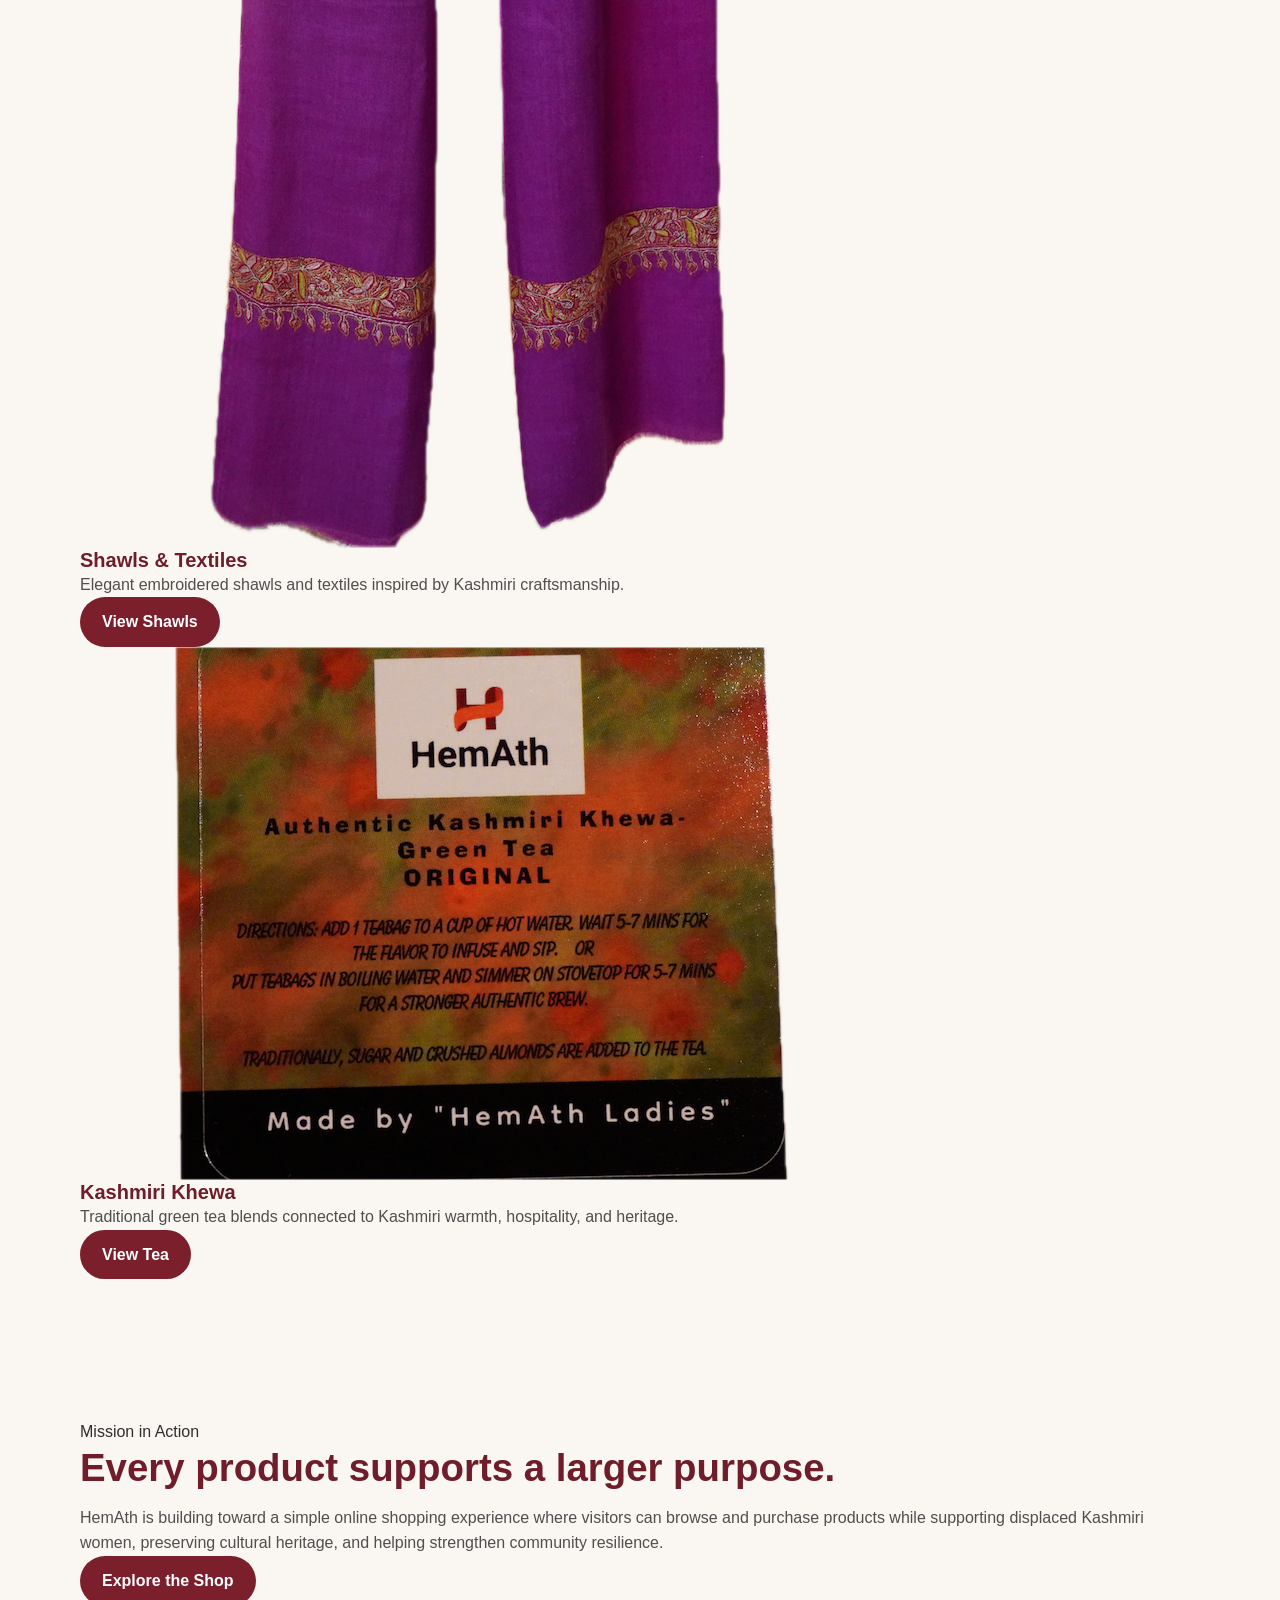
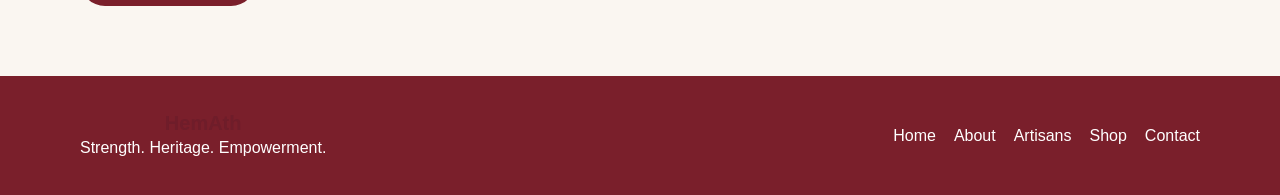
==== commit c9a64b9e: "Update index.html" ====
--- a/index.html
+++ b/index.html
@@ -5,502 +5,6 @@
   <meta name="viewport" content="width=device-width, initial-scale=1.0" />
   <title>HemAth | Strength. Heritage. Empowerment.</title>
   <link rel="stylesheet" href="styles.css" />
-
-  <style>
-    * {
-      box-sizing: border-box;
-    }
-
-    body.home-page {
-      margin: 0;
-      font-family: "Segoe UI", Arial, sans-serif;
-      background:
-        radial-gradient(circle at top left, rgba(132, 66, 255, 0.18), transparent 28%),
-        radial-gradient(circle at top right, rgba(255, 87, 143, 0.14), transparent 24%),
-        linear-gradient(180deg, #0f0b14 0%, #16101d 42%, #1f1622 100%);
-      color: #f7f1fb;
-    }
-
-    .container {
-      width: min(1180px, 92%);
-      margin: 0 auto;
-    }
-
-    .site-header {
-      background: rgba(16, 11, 20, 0.9);
-      backdrop-filter: blur(14px);
-      border-bottom: 1px solid rgba(255,255,255,0.08);
-      position: sticky;
-      top: 0;
-      z-index: 1000;
-    }
-
-    .nav-container {
-      min-height: 74px;
-      display: flex;
-      justify-content: space-between;
-      align-items: center;
-      gap: 20px;
-    }
-
-    .logo {
-      color: #fff;
-      font-size: 1.8rem;
-      font-weight: 900;
-      text-decoration: none;
-      letter-spacing: -0.5px;
-    }
-
-    .site-nav {
-      display: flex;
-      gap: 28px;
-      align-items: center;
-    }
-
-    .site-nav a {
-      color: #fff;
-      text-decoration: none;
-      font-weight: 800;
-      font-size: 1rem;
-      padding-bottom: 8px;
-    }
-
-    .site-nav a.active,
-    .site-nav a:hover {
-      color: #ffbfd8;
-      border-bottom: 2px solid #ffbfd8;
-    }
-
-    .menu-toggle {
-      display: none;
-      background: none;
-      color: #fff;
-      border: none;
-      font-size: 1.8rem;
-      cursor: pointer;
-    }
-
-    .btn {
-      display: inline-flex;
-      align-items: center;
-      justify-content: center;
-      padding: 13px 22px;
-      border-radius: 999px;
-      font-weight: 800;
-      text-decoration: none;
-      transition: 0.25s ease;
-      border: none;
-      cursor: pointer;
-    }
-
-    .btn-primary {
-      background: linear-gradient(135deg, #ff5d93, #9057ff);
-      color: #fff;
-      box-shadow: 0 12px 28px rgba(144, 87, 255, 0.28);
-    }
-
-    .btn-secondary {
-      background: rgba(255,255,255,0.08);
-      color: #fff;
-      border: 1px solid rgba(255,255,255,0.14);
-    }
-
-    .btn:hover {
-      transform: translateY(-2px);
-    }
-
-    .hero {
-      position: relative;
-      overflow: hidden;
-      min-height: 680px;
-      display: flex;
-      align-items: center;
-      padding: 90px 0;
-      background:
-        linear-gradient(135deg, rgba(20, 11, 28, 0.88), rgba(20, 14, 28, 0.7)),
-        url("Shawlshowcase.png") center/cover no-repeat;
-      border-bottom: 1px solid rgba(255,255,255,0.08);
-    }
-
-    .hero::after {
-      content: "";
-      position: absolute;
-      inset: 0;
-      background:
-        linear-gradient(90deg, rgba(255,255,255,0.03) 1px, transparent 1px),
-        linear-gradient(rgba(255,255,255,0.03) 1px, transparent 1px);
-      background-size: 36px 36px;
-      opacity: 0.16;
-      pointer-events: none;
-    }
-
-    .hero-grid {
-      position: relative;
-      z-index: 2;
-      display: grid;
-      grid-template-columns: 1.05fr 0.95fr;
-      gap: 42px;
-      align-items: center;
-    }
-
-    .eyebrow {
-      display: inline-block;
-      color: #ffd5e6;
-      background: rgba(255,255,255,0.08);
-      border: 1px solid rgba(255,255,255,0.12);
-      border-radius: 999px;
-      padding: 8px 14px;
-      font-size: 0.85rem;
-      font-weight: 900;
-      letter-spacing: 0.08em;
-      text-transform: uppercase;
-      margin-bottom: 18px;
-    }
-
-    .hero h1 {
-      color: #fff;
-      font-size: clamp(2.7rem, 5vw, 5.2rem);
-      line-height: 1.04;
-      margin: 0 0 20px;
-      letter-spacing: -1.4px;
-    }
-
-    .hero p {
-      color: #eadff2;
-      font-size: 1.12rem;
-      line-height: 1.8;
-      max-width: 760px;
-      margin: 0 0 22px;
-    }
-
-    .hero-actions {
-      display: flex;
-      flex-wrap: wrap;
-      gap: 14px;
-      margin-top: 28px;
-    }
-
-    .hero-image-card {
-      background: rgba(255,255,255,0.07);
-      border: 1px solid rgba(255,255,255,0.12);
-      border-radius: 30px;
-      overflow: hidden;
-      backdrop-filter: blur(14px);
-      box-shadow: 0 24px 54px rgba(0,0,0,0.32);
-      padding: 12px;
-    }
-
-    .hero-image-card img {
-      width: 100%;
-      height: 520px;
-      object-fit: cover;
-      border-radius: 22px;
-      display: block;
-      background: #16101d;
-    }
-
-    .quick-tabs {
-      padding: 30px 0;
-      background: rgba(255,255,255,0.035);
-      border-top: 1px solid rgba(255,255,255,0.08);
-      border-bottom: 1px solid rgba(255,255,255,0.08);
-    }
-
-    .tab-grid {
-      display: grid;
-      grid-template-columns: repeat(4, 1fr);
-      gap: 16px;
-    }
-
-    .tab-card {
-      display: block;
-      padding: 22px 18px;
-      border-radius: 22px;
-      background: rgba(255,255,255,0.07);
-      border: 1px solid rgba(255,255,255,0.1);
-      color: #fff;
-      text-decoration: none;
-      font-weight: 900;
-      text-align: center;
-      transition: 0.25s ease;
-      backdrop-filter: blur(12px);
-    }
-
-    .tab-card span {
-      display: block;
-      color: #ffbfd8;
-      font-size: 0.82rem;
-      margin-bottom: 6px;
-      text-transform: uppercase;
-      letter-spacing: 0.08em;
-    }
-
-    .tab-card:hover {
-      transform: translateY(-4px);
-      background: linear-gradient(135deg, rgba(255,93,147,0.22), rgba(144,87,255,0.2));
-      border-color: rgba(255,188,215,0.35);
-    }
-
-    .section {
-      padding: 82px 0;
-    }
-
-    .section-heading {
-      max-width: 820px;
-      margin: 0 auto 34px;
-      text-align: center;
-    }
-
-    .section-heading h2 {
-      color: #fff;
-      font-size: clamp(2rem, 3.2vw, 3.2rem);
-      margin: 0 0 12px;
-      letter-spacing: -0.7px;
-    }
-
-    .section-heading p {
-      color: #d8cbe0;
-      line-height: 1.8;
-      font-size: 1.05rem;
-      margin: 0;
-    }
-
-    .story-grid {
-      display: grid;
-      grid-template-columns: 1fr 1fr;
-      gap: 28px;
-      align-items: stretch;
-    }
-
-    .glass-panel {
-      background: rgba(255,255,255,0.06);
-      border: 1px solid rgba(255,255,255,0.1);
-      border-radius: 28px;
-      backdrop-filter: blur(14px);
-      box-shadow: 0 18px 42px rgba(0,0,0,0.22);
-    }
-
-    .story-copy {
-      padding: 34px;
-    }
-
-    .story-copy h2 {
-      color: #fff;
-      font-size: 2.3rem;
-      margin: 0 0 16px;
-      line-height: 1.15;
-    }
-
-    .story-copy p {
-      color: #ded2e4;
-      line-height: 1.85;
-      margin: 0 0 16px;
-      font-size: 1.03rem;
-    }
-
-    .story-image img {
-      width: 100%;
-      height: 100%;
-      min-height: 430px;
-      object-fit: cover;
-      border-radius: 28px;
-      display: block;
-      background: #16101d;
-    }
-
-    .impact-list {
-      display: grid;
-      gap: 14px;
-      margin-top: 22px;
-    }
-
-    .impact-item {
-      padding: 16px 18px;
-      border-radius: 18px;
-      background: rgba(255,255,255,0.055);
-      border: 1px solid rgba(255,255,255,0.08);
-      color: #f5edf9;
-      font-weight: 700;
-    }
-
-    .collection-grid {
-      display: grid;
-      grid-template-columns: repeat(3, 1fr);
-      gap: 24px;
-    }
-
-    .collection-card {
-      background: rgba(255,255,255,0.07);
-      border: 1px solid rgba(255,255,255,0.1);
-      border-radius: 24px;
-      overflow: hidden;
-      backdrop-filter: blur(14px);
-      box-shadow: 0 14px 34px rgba(0,0,0,0.22);
-      transition: 0.25s ease;
-    }
-
-    .collection-card:hover {
-      transform: translateY(-5px);
-      border-color: rgba(255, 188, 215, 0.35);
-    }
-
-    .collection-card img {
-      width: 100%;
-      height: 280px;
-      object-fit: contain;
-      background: #120d17;
-      padding: 12px;
-      display: block;
-    }
-
-    .collection-content {
-      padding: 20px;
-    }
-
-    .collection-content h3 {
-      color: #fff;
-      margin: 0 0 10px;
-      font-size: 1.2rem;
-    }
-
-    .collection-content p {
-      color: #d8ccdf;
-      line-height: 1.7;
-      margin: 0 0 18px;
-    }
-
-    .mission-banner {
-      padding: 42px;
-      border-radius: 30px;
-      background:
-        linear-gradient(135deg, rgba(255, 93, 147, 0.18), rgba(144, 87, 255, 0.16)),
-        rgba(255,255,255,0.06);
-      border: 1px solid rgba(255,255,255,0.12);
-      box-shadow: 0 16px 36px rgba(0,0,0,0.22);
-      text-align: center;
-    }
-
-    .mission-banner h2 {
-      color: #fff;
-      font-size: clamp(2rem, 3vw, 3rem);
-      margin: 0 0 14px;
-    }
-
-    .mission-banner p {
-      color: #e1d6e7;
-      max-width: 820px;
-      margin: 0 auto 24px;
-      line-height: 1.8;
-      font-size: 1.05rem;
-    }
-
-    .site-footer {
-      background: rgba(16, 11, 20, 0.9);
-      border-top: 1px solid rgba(255,255,255,0.08);
-      padding: 34px 0;
-    }
-
-    .footer-content {
-      display: flex;
-      justify-content: space-between;
-      align-items: center;
-      gap: 22px;
-      color: #fff;
-    }
-
-    .footer-content h3 {
-      margin: 0 0 6px;
-      color: #fff;
-    }
-
-    .footer-content p {
-      margin: 0;
-      color: #d8cbe0;
-    }
-
-    .footer-links {
-      display: flex;
-      flex-wrap: wrap;
-      gap: 18px;
-    }
-
-    .footer-links a {
-      color: #fff;
-      text-decoration: none;
-      font-weight: 700;
-    }
-
-    .footer-links a:hover {
-      color: #ffbfd8;
-    }
-
-    @media (max-width: 980px) {
-      .hero-grid,
-      .story-grid {
-        grid-template-columns: 1fr;
-      }
-
-      .collection-grid {
-        grid-template-columns: 1fr;
-      }
-
-      .tab-grid {
-        grid-template-columns: repeat(2, 1fr);
-      }
-
-      .hero-image-card img,
-      .story-image img {
-        height: 360px;
-        min-height: 360px;
-      }
-    }
-
-    @media (max-width: 720px) {
-      .menu-toggle {
-        display: block;
-      }
-
-      .site-nav {
-        display: none;
-        position: absolute;
-        top: 74px;
-        left: 0;
-        right: 0;
-        padding: 18px;
-        background: rgba(16, 11, 20, 0.96);
-        backdrop-filter: blur(14px);
-        flex-direction: column;
-        align-items: flex-start;
-      }
-
-      .site-nav.show {
-        display: flex;
-      }
-
-      .tab-grid {
-        grid-template-columns: 1fr;
-      }
-
-      .hero {
-        min-height: auto;
-        padding: 70px 0;
-      }
-
-      .story-copy,
-      .mission-banner {
-        padding: 26px;
-      }
-
-      .footer-content {
-        flex-direction: column;
-        text-align: center;
-      }
-
-      .footer-links {
-        justify-content: center;
-      }
-    }
-  </style>
 </head>
 
 <body class="home-page">
@@ -521,7 +25,7 @@
   </header>
 
   <main>
-    <section class="hero">
+    <section class="premium-hero">
       <div class="container hero-grid">
         <div class="hero-copy">
           <span class="eyebrow">Strength. Heritage. Empowerment.</span>
@@ -541,9 +45,9 @@
 
         <div class="hero-image-card">
           <img
-            src="geinvolved-1.JPG"
+            src="geinvolved-1.png"
             alt="HemAth community members"
-            onerror="this.onerror=null; this.src='geinvolved-1.png';"
+            onerror="this.onerror=null; this.src='geinvolved-1.JPG';"
           />
         </div>
       </div>
@@ -621,9 +125,7 @@
             />
             <div class="collection-content">
               <h3>Aathor & Jewelry</h3>
-              <p>
-                Traditional handcrafted accessories with beadwork, color, and cultural detail.
-              </p>
+              <p>Traditional handcrafted accessories with beadwork, color, and cultural detail.</p>
               <a href="shop.html" class="btn btn-primary">View Jewelry</a>
             </div>
           </div>
@@ -636,9 +138,7 @@
             />
             <div class="collection-content">
               <h3>Shawls & Textiles</h3>
-              <p>
-                Elegant embroidered shawls and textiles inspired by Kashmiri craftsmanship.
-              </p>
+              <p>Elegant embroidered shawls and textiles inspired by Kashmiri craftsmanship.</p>
               <a href="shop.html" class="btn btn-primary">View Shawls</a>
             </div>
           </div>
@@ -651,9 +151,7 @@
             />
             <div class="collection-content">
               <h3>Kashmiri Khewa</h3>
-              <p>
-                Traditional green tea blends connected to Kashmiri warmth, hospitality, and heritage.
-              </p>
+              <p>Traditional green tea blends connected to Kashmiri warmth, hospitality, and heritage.</p>
               <a href="shop.html" class="btn btn-primary">View Tea</a>
             </div>
           </div>
